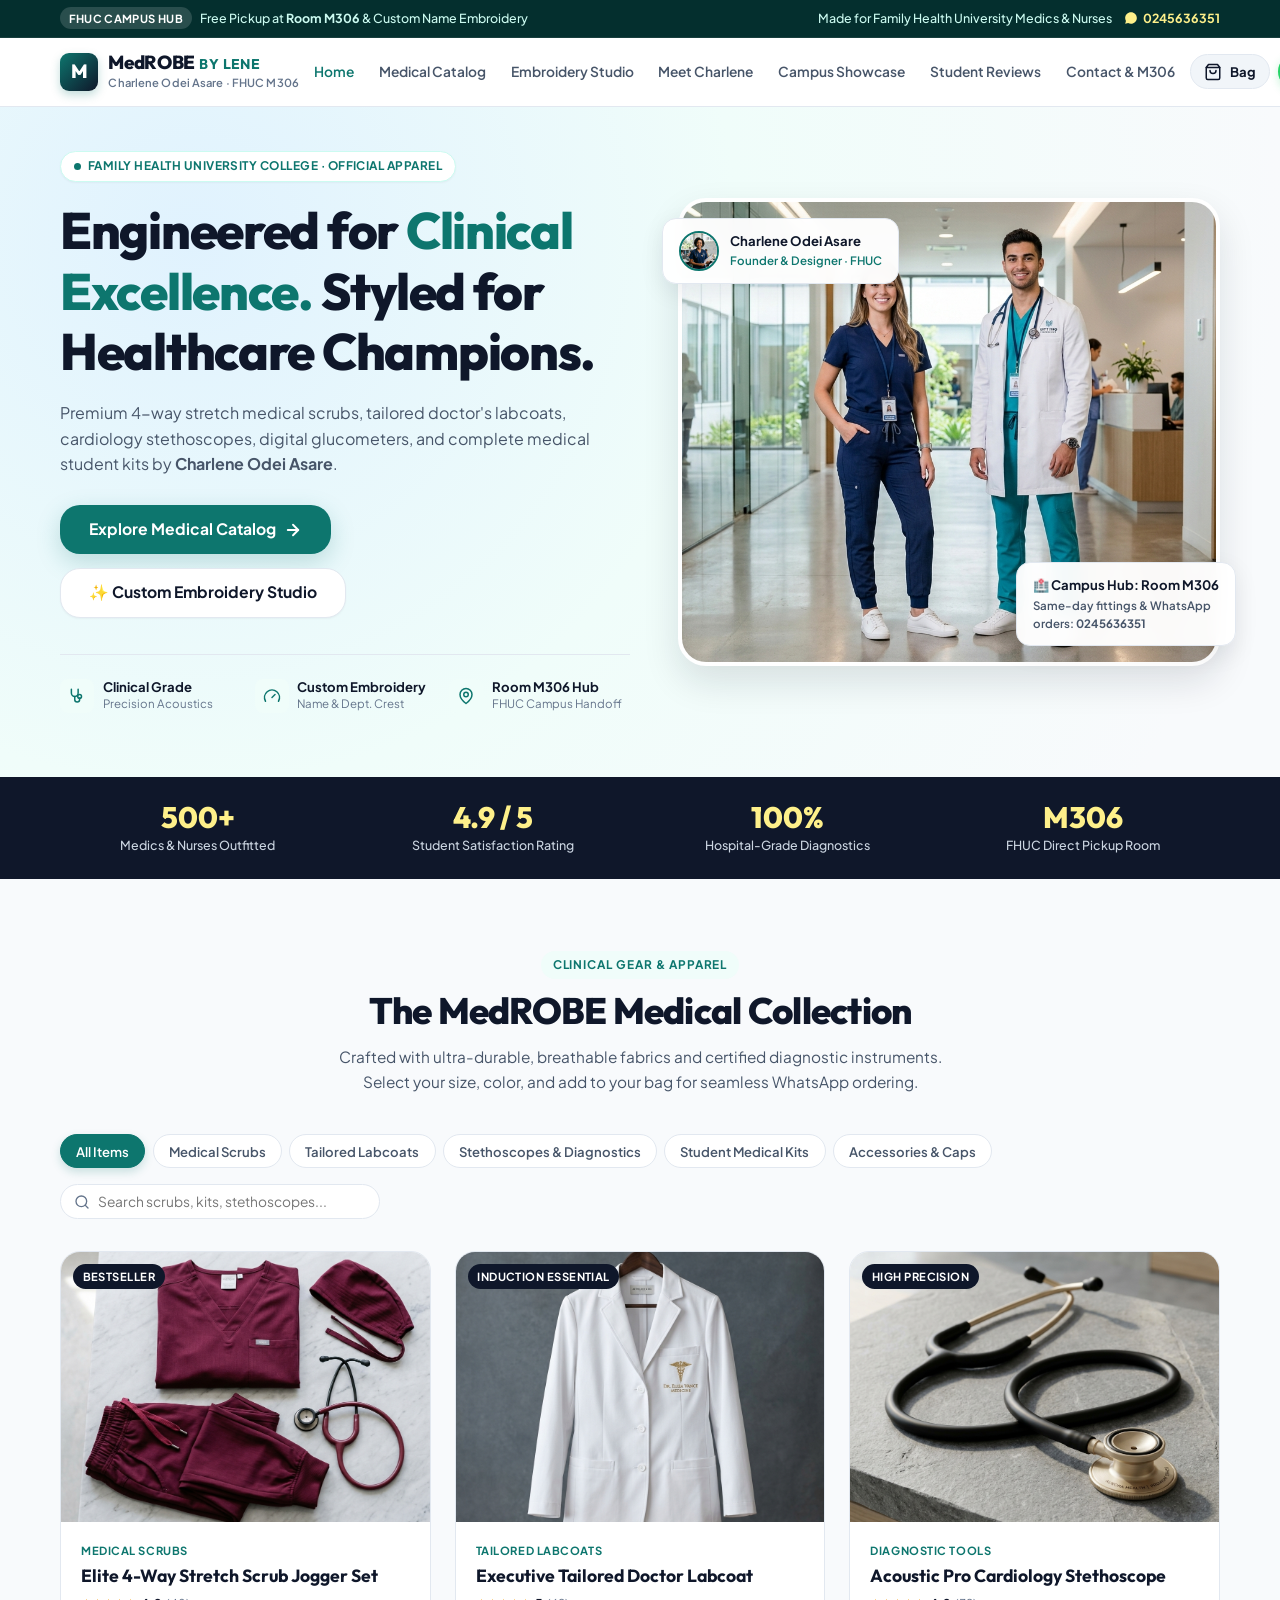
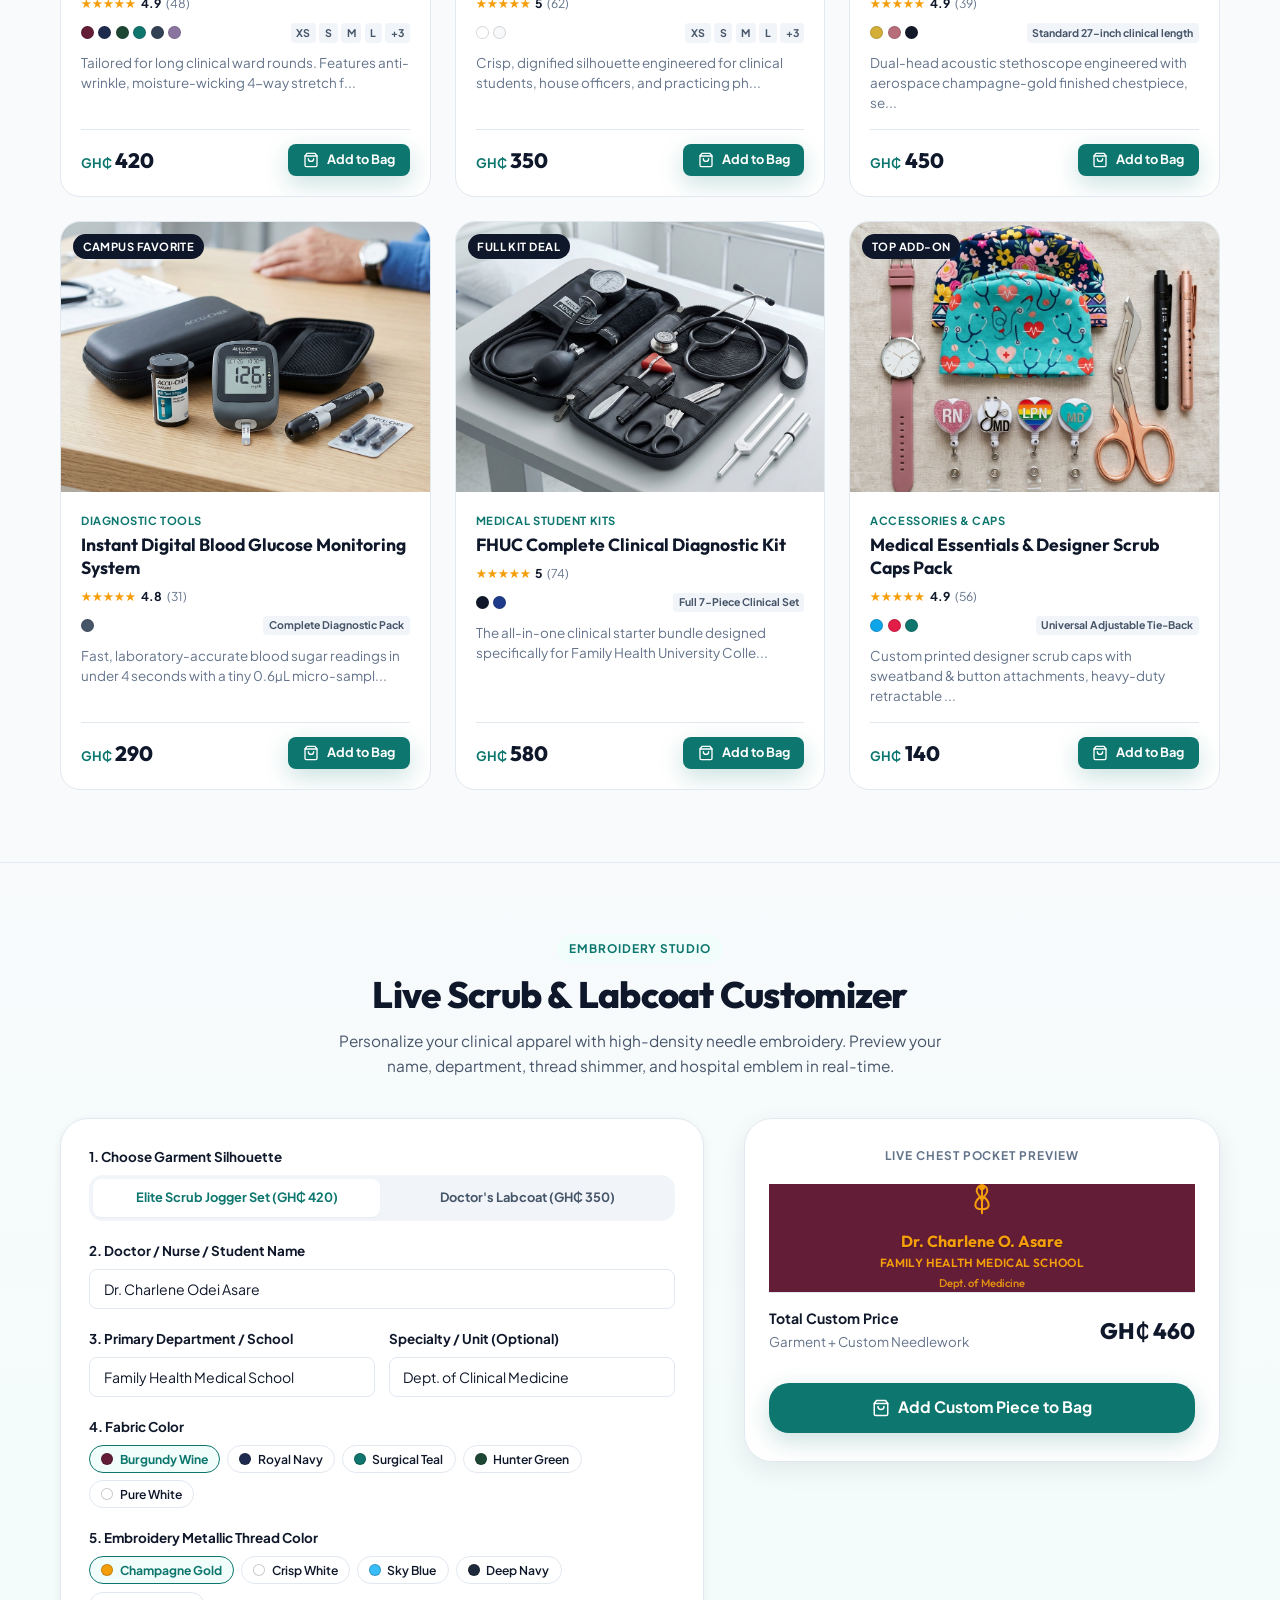
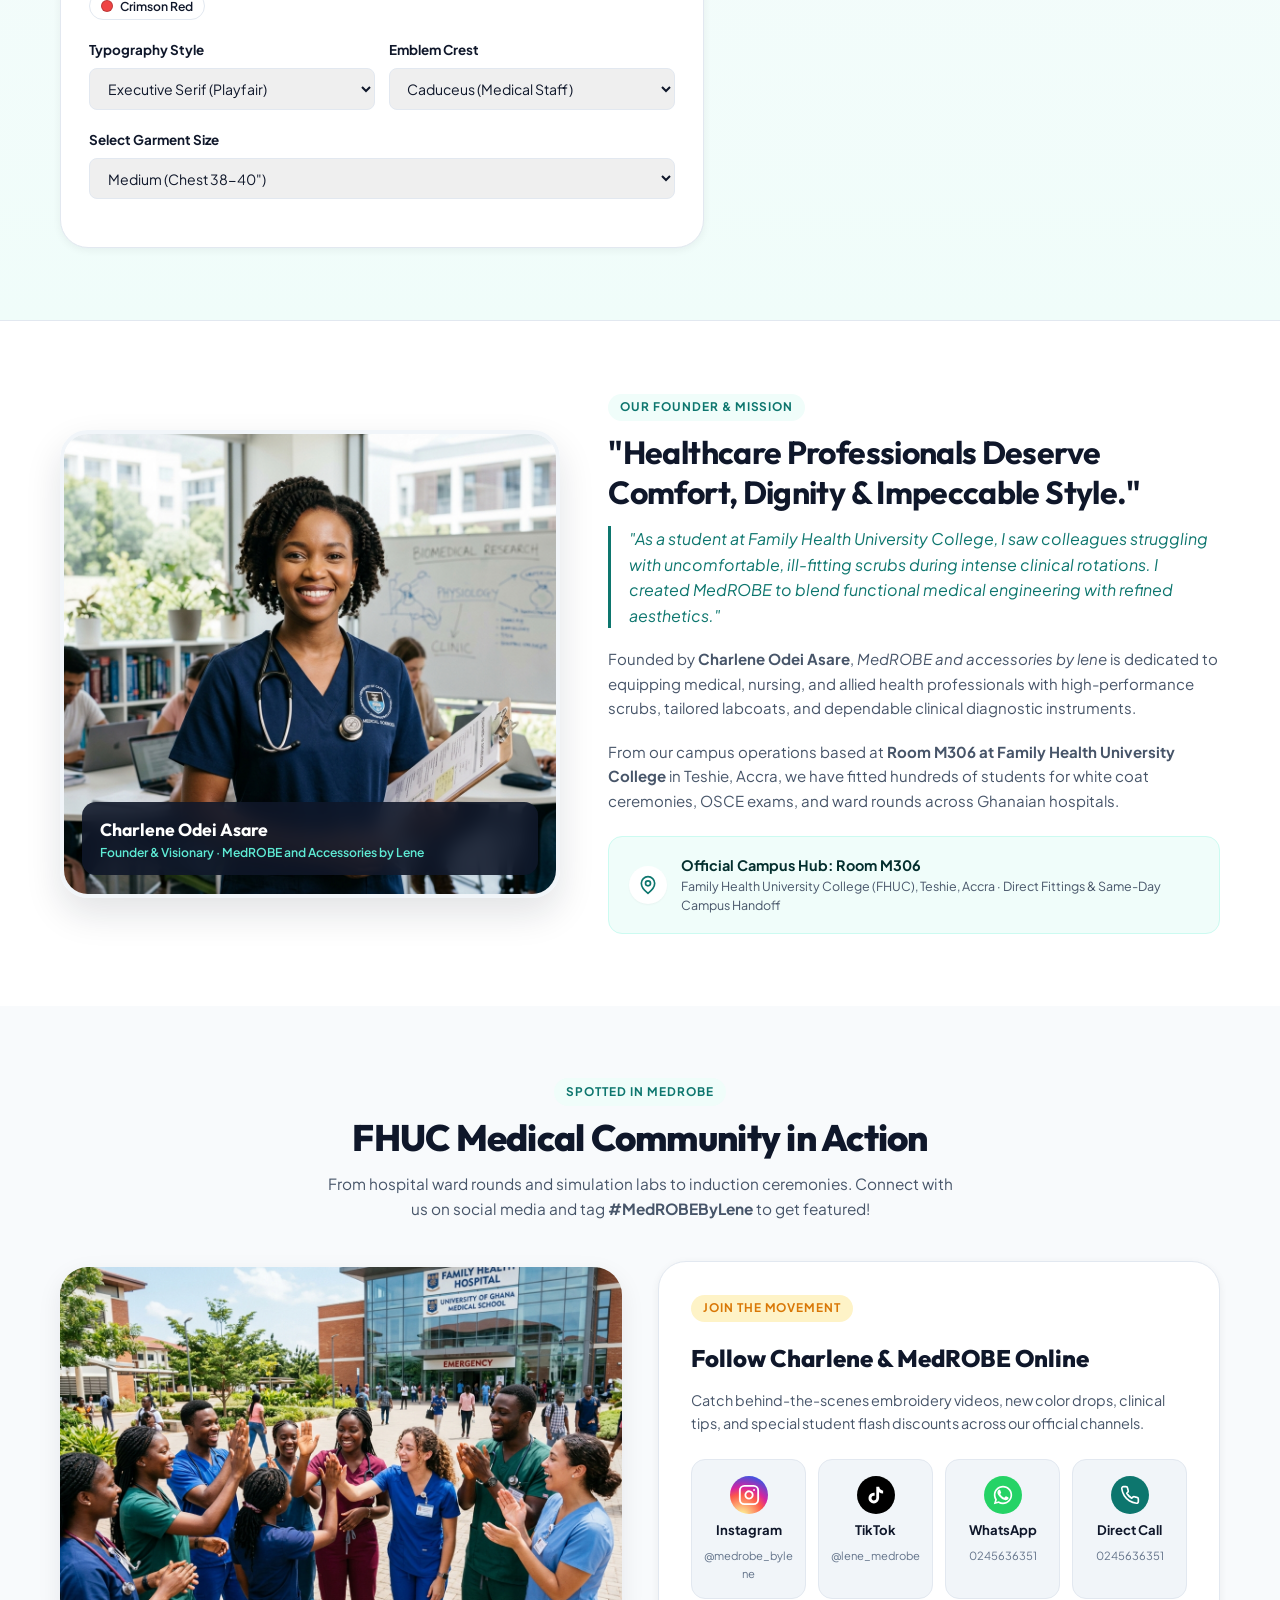
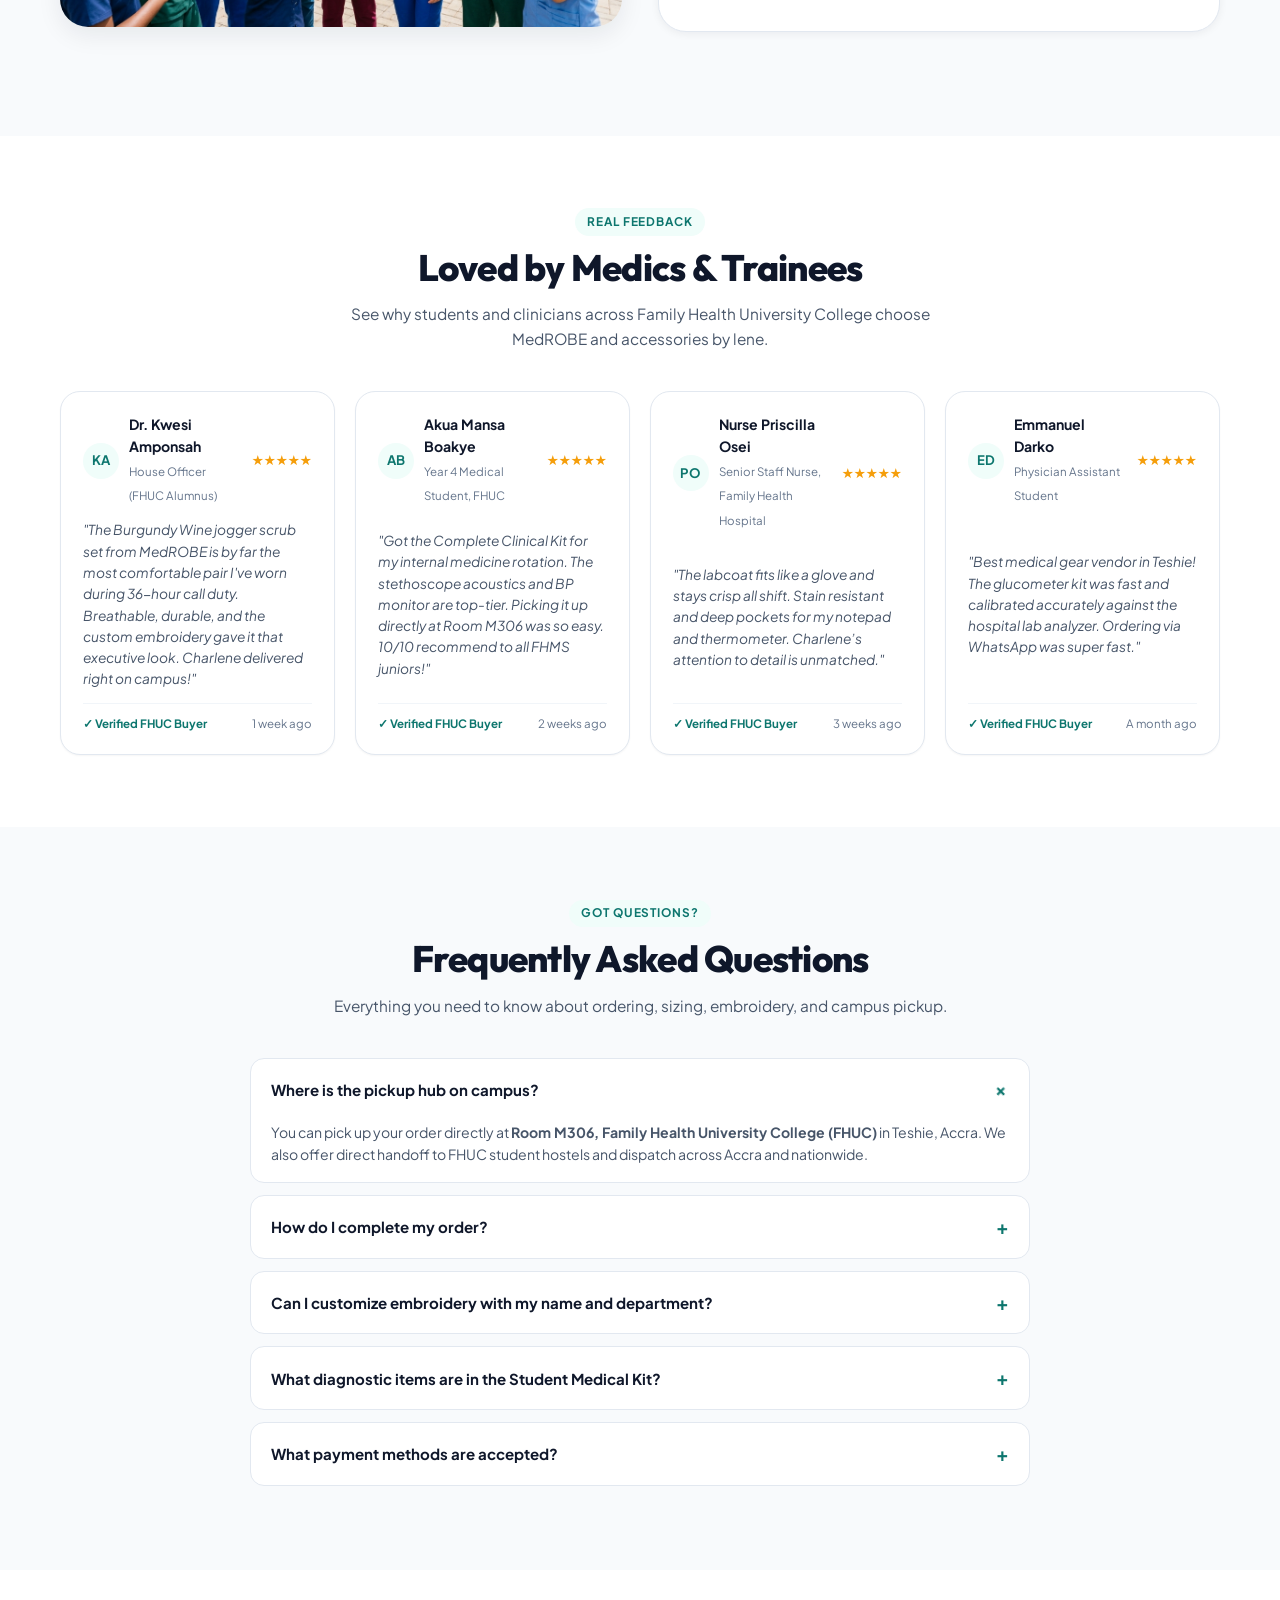
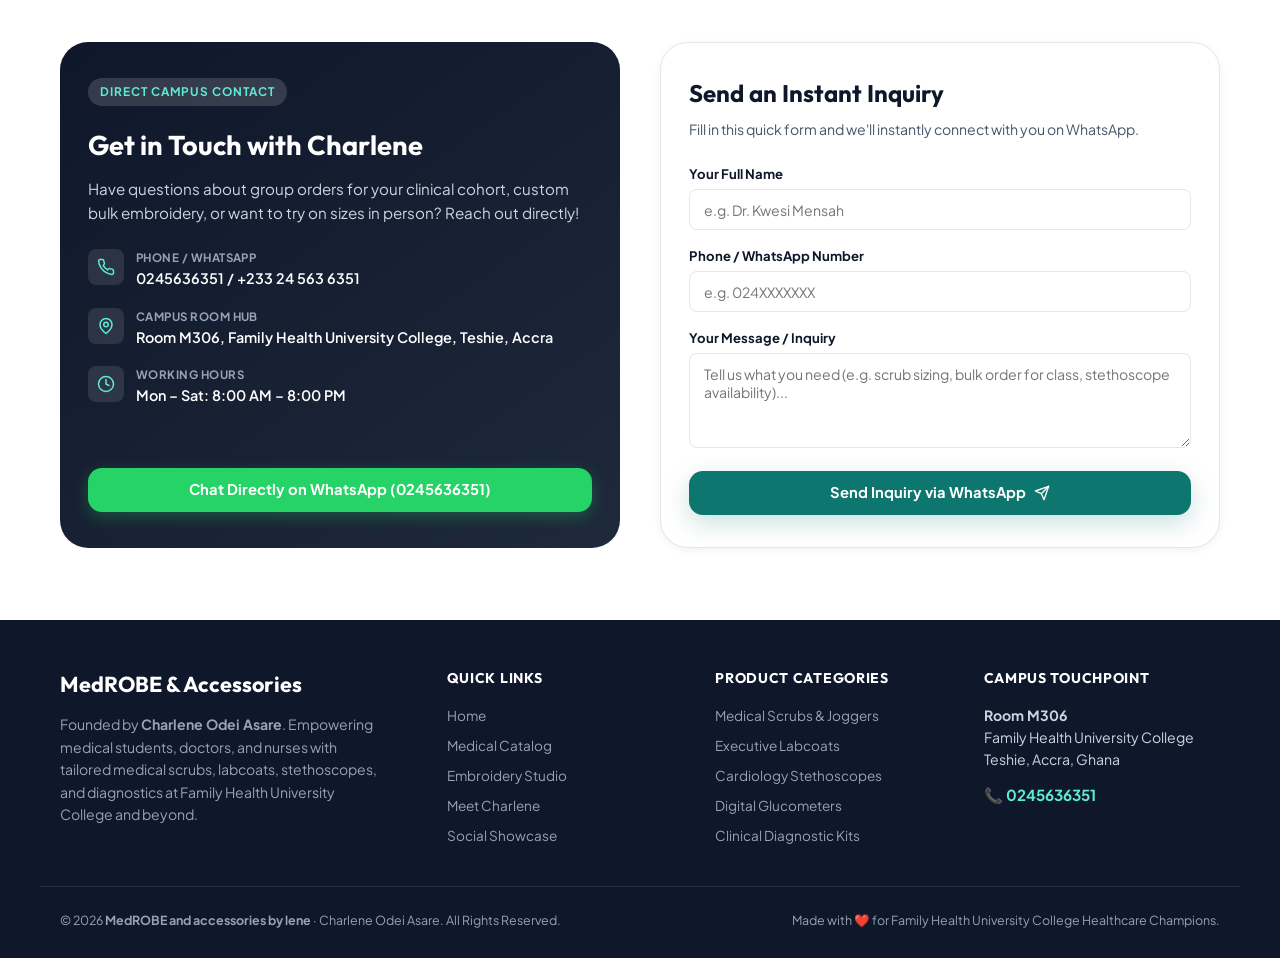
==== index.html @ 2f25b419 "Initial commit: MedROBE & Accessories by Lene official website and catalog" ====
<!DOCTYPE html>
<html lang="en">
<head>
  <meta charset="UTF-8">
  <meta name="viewport" content="width=device-width, initial-scale=1.0">
  <title>MedROBE & Accessories by Lene | Medical Scrubs, Labcoats & Diagnostics</title>
  <meta name="description" content="Official showcase for MedROBE and accessories by lene, founded by Charlene Odei Asare at Family Health University College (FHUC). Medical scrubs, tailored labcoats, stethoscopes, glucometers, and diagnostic kits. Room M306, WhatsApp: 0245636351.">
  <meta name="keywords" content="MedROBE, Charlene Odei Asare, Family Health University College, FHUC, Medical Scrubs Ghana, Labcoats Accra, Stethoscopes, Glucometer, Medical Kits, Room M306, 0245636351">
  <link rel="stylesheet" href="css/style.css">
  <link rel="icon" href="data:image/svg+xml,<svg xmlns=%22http://www.w3.org/2000/svg%22 viewBox=%220 0 100 100%22><text y=%22.9em%22 font-size=%2290%22>🩺</text></svg>">
</head>
<body>

  <!-- Top Announcement Bar -->
  <aside class="top-bar" aria-label="Campus announcement">
    <div class="container top-bar-inner">
      <div class="top-bar-left">
        <span class="campus-pill">FHUC Campus Hub</span>
        <span>Free Pickup at <strong>Room M306</strong> & Custom Name Embroidery</span>
      </div>
      <div class="top-bar-right">
        <span>Made for Family Health University Medics & Nurses</span>
        <a href="https://wa.me/233245636351" target="_blank" rel="noopener" class="top-bar-link">
          <svg width="14" height="14" viewBox="0 0 24 24" fill="currentColor"><path d="M12 2C6.48 2 2 6.48 2 12c0 1.82.49 3.53 1.34 5L2 22l5.14-1.31C8.59 21.52 10.24 22 12 22c5.52 0 10-4.48 10-10S17.52 2 12 2z"/></svg>
          <span>0245636351</span>
        </a>
      </div>
    </div>
  </aside>

  <!-- Sticky Header & Navigation -->
  <header class="header-nav">
    <div class="container header-container">
      <a href="#hero" class="brand-link" aria-label="MedROBE by Lene Home">
        <div class="logo-badge">M</div>
        <div class="logo-text-group">
          <div class="logo-title">MedROBE <span>by lene</span></div>
          <div class="logo-tagline">Charlene Odei Asare · FHUC M306</div>
        </div>
      </a>

      <nav aria-label="Main Navigation">
        <ul class="desktop-nav" id="nav-menu">
          <li><a href="#hero" class="nav-item-link active">Home</a></li>
          <li><a href="#catalog" class="nav-item-link">Medical Catalog</a></li>
          <li><a href="#customizer" class="nav-item-link">Embroidery Studio</a></li>
          <li><a href="#founder" class="nav-item-link">Meet Charlene</a></li>
          <li><a href="#community" class="nav-item-link">Campus Showcase</a></li>
          <li><a href="#reviews" class="nav-item-link">Student Reviews</a></li>
          <li><a href="#contact" class="nav-item-link">Contact & M306</a></li>
        </ul>
      </nav>

      <div class="header-actions">
        <button class="bag-btn open-cart-btn" id="open-cart-header-btn" type="button" aria-label="Open WhatsApp Bag">
          <svg width="18" height="18" viewBox="0 0 24 24" fill="none" stroke="currentColor" stroke-width="2" stroke-linecap="round" stroke-linejoin="round"><path d="M6 2 3 6v14a2 2 0 0 0 2 2h14a2 2 0 0 0 2-2V6l-3-4Z"/><path d="M3 6h18"/><path d="M16 10a4 4 0 0 1-8 0"/></svg>
          <span>Bag</span>
          <span class="bag-count cart-count-badge" style="display: none;">0</span>
        </button>

        <a href="https://wa.me/233245636351?text=Hello%20Charlene%2C%20I%20am%20interested%20in%20MedROBE%20medical%20apparel%20and%20accessories." target="_blank" rel="noopener" class="header-wa-btn" id="nav-whatsapp-cta">
          <svg width="16" height="16" viewBox="0 0 24 24" fill="currentColor"><path d="M17.472 14.382c-.301-.15-1.78-.878-2.056-.979-.275-.1-.475-.15-.675.15-.2.3-.775.979-.95 1.179-.175.2-.351.225-.651.075-.3-.15-1.266-.467-2.412-1.488-.891-.795-1.493-1.777-1.668-2.077-.175-.3-.019-.462.131-.611.136-.134.301-.35.451-.525.15-.175.2-.3.3-.5.1-.2.05-.375-.025-.525-.075-.15-.676-1.631-.925-2.23-.243-.585-.49-.505-.675-.515l-.576-.01c-.2 0-.525.075-.8.375s-1.05 1.025-1.05 2.5 1.075 2.898 1.225 3.1c.15.2 2.115 3.23 5.124 4.53.716.31 1.275.495 1.71.634.718.228 1.372.196 1.888.118.576-.086 1.78-.727 2.03-1.428.25-.7.25-1.301.175-1.428-.075-.127-.275-.202-.576-.352z"/><path d="M12 2C6.477 2 2 6.477 2 12c0 1.89.525 3.66 1.438 5.168L2 22l4.98-1.408A9.957 9.957 0 0 0 12 22c5.523 0 10-4.477 10-10S17.523 2 12 2zm0 18.2a8.17 8.17 0 0 1-4.175-1.144l-.3-.178-2.96.837.842-2.885-.195-.31A8.163 8.163 0 0 1 3.8 12c0-4.522 3.678-8.2 8.2-8.2 4.522 0 8.2 3.678 8.2 8.2 0 4.522-3.678 8.2-8.2 8.2z"/></svg>
          <span>WhatsApp 0245636351</span>
        </a>

        <button class="mobile-menu-btn" id="mobile-nav-toggle" type="button" aria-label="Toggle Navigation">
          <svg width="22" height="22" viewBox="0 0 24 24" fill="none" stroke="currentColor" stroke-width="2" stroke-linecap="round" stroke-linejoin="round"><line x1="3" y1="12" x2="21" y2="12"/><line x1="3" y1="6" x2="21" y2="6"/><line x1="3" y1="18" x2="21" y2="18"/></svg>
        </button>
      </div>
    </div>
  </header>

  <!-- Hero Section -->
  <section class="hero-wrapper" id="hero">
    <div class="container hero-grid-2col">
      <div class="hero-left-content">
        <div class="hero-meta-badge">
          <span class="pulsing-dot"></span>
          <span>Family Health University College · Official Apparel</span>
        </div>

        <h1 class="hero-main-title">
          Engineered for <span class="gradient-text">Clinical Excellence.</span> Styled for Healthcare Champions.
        </h1>

        <p class="hero-body-text">
          Premium 4-way stretch medical scrubs, tailored doctor's labcoats, cardiology stethoscopes, digital glucometers, and complete medical student kits by <strong>Charlene Odei Asare</strong>.
        </p>

        <div class="hero-actions-row">
          <a href="#catalog" class="btn btn-primary btn-lg">
            <span>Explore Medical Catalog</span>
            <svg width="18" height="18" viewBox="0 0 24 24" fill="none" stroke="currentColor" stroke-width="2.5" stroke-linecap="round" stroke-linejoin="round"><path d="M5 12h14"/><path d="m12 5 7 7-7 7"/></svg>
          </a>
          <a href="#customizer" class="btn btn-secondary btn-lg">
            <span>✨ Custom Embroidery Studio</span>
          </a>
        </div>

        <div class="hero-perks-row">
          <div class="perk-card">
            <div class="perk-icon-sq">
              <svg width="18" height="18" viewBox="0 0 24 24" fill="none" stroke="currentColor" stroke-width="2" stroke-linecap="round" stroke-linejoin="round"><path d="M4.5 3v5a4.5 4.5 0 0 0 9 0V3"/><path d="M9 12.5v4.25a3.25 3.25 0 0 0 6.5 0v-2"/><circle cx="15.5" cy="12.5" r="2.5"/></svg>
            </div>
            <div>
              <div class="perk-title">Clinical Grade</div>
              <div class="perk-sub">Precision Acoustics</div>
            </div>
          </div>

          <div class="perk-card">
            <div class="perk-icon-sq">
              <svg width="18" height="18" viewBox="0 0 24 24" fill="none" stroke="currentColor" stroke-width="2" stroke-linecap="round" stroke-linejoin="round"><path d="m12 14 4-4"/><path d="M3.34 19a10 10 0 1 1 17.32 0"/></svg>
            </div>
            <div>
              <div class="perk-title">Custom Embroidery</div>
              <div class="perk-sub">Name & Dept. Crest</div>
            </div>
          </div>

          <div class="perk-card">
            <div class="perk-icon-sq">
              <svg width="18" height="18" viewBox="0 0 24 24" fill="none" stroke="currentColor" stroke-width="2" stroke-linecap="round" stroke-linejoin="round"><path d="M20 10c0 6-8 12-8 12s-8-6-8-12a8 8 0 0 1 16 0Z"/><circle cx="12" cy="10" r="3"/></svg>
            </div>
            <div>
              <div class="perk-title">Room M306 Hub</div>
              <div class="perk-sub">FHUC Campus Handoff</div>
            </div>
          </div>
        </div>
      </div>

      <div class="hero-media-wrapper">
        <div class="hero-visual-card">
          <img src="assets/images/hero.jpg" alt="MedROBE Medical Scrubs and Labcoats by Charlene Odei Asare">
        </div>

        <div class="floating-pill pill-founder">
          <img src="assets/images/founder.jpg" alt="Charlene Odei Asare">
          <div>
            <div class="pill-title">Charlene Odei Asare</div>
            <div class="pill-sub">Founder & Designer · FHUC</div>
          </div>
        </div>

        <div class="floating-pill pill-campus">
          <div class="pill-title">🏥 Campus Hub: Room M306</div>
          <div class="pill-sub" style="color: var(--text-muted); margin-top: 2px;">
            Same-day fittings & WhatsApp orders: <strong>0245636351</strong>
          </div>
        </div>
      </div>
    </div>
  </section>

  <!-- Trust Stats Strip -->
  <section class="stats-strip">
    <div class="container stats-grid">
      <div>
        <div class="stat-cell-num">500+</div>
        <div class="stat-cell-label">Medics & Nurses Outfitted</div>
      </div>
      <div>
        <div class="stat-cell-num">4.9 / 5</div>
        <div class="stat-cell-label">Student Satisfaction Rating</div>
      </div>
      <div>
        <div class="stat-cell-num">100%</div>
        <div class="stat-cell-label">Hospital-Grade Diagnostics</div>
      </div>
      <div>
        <div class="stat-cell-num">M306</div>
        <div class="stat-cell-label">FHUC Direct Pickup Room</div>
      </div>
    </div>
  </section>

  <!-- Product Catalog Section -->
  <section class="section" id="catalog">
    <div class="container">
      <div class="section-head">
        <span class="section-eyebrow">Clinical Gear & Apparel</span>
        <h2 class="section-heading">The MedROBE Medical Collection</h2>
        <p class="section-desc">
          Crafted with ultra-durable, breathable fabrics and certified diagnostic instruments. Select your size, color, and add to your bag for seamless WhatsApp ordering.
        </p>
      </div>

      <div class="catalog-controls">
        <div class="filter-pill-group" role="tablist">
          <button class="filter-pill-btn active" data-category="all" type="button">All Items</button>
          <button class="filter-pill-btn" data-category="scrubs" type="button">Medical Scrubs</button>
          <button class="filter-pill-btn" data-category="labcoats" type="button">Tailored Labcoats</button>
          <button class="filter-pill-btn" data-category="diagnostics" type="button">Stethoscopes & Diagnostics</button>
          <button class="filter-pill-btn" data-category="kits" type="button">Student Medical Kits</button>
          <button class="filter-pill-btn" data-category="accessories" type="button">Accessories & Caps</button>
        </div>

        <div class="search-field-wrap">
          <svg class="search-icon-svg" width="16" height="16" viewBox="0 0 24 24" fill="none" stroke="currentColor" stroke-width="2" stroke-linecap="round" stroke-linejoin="round"><circle cx="11" cy="11" r="8"/><path d="m21 21-4.3-4.3"/></svg>
          <input type="text" id="catalog-search-input" class="catalog-search-input" placeholder="Search scrubs, kits, stethoscopes...">
        </div>
      </div>

      <!-- Products Grid -->
      <div class="products-grid-3col" id="products-grid">
        <!-- Rendered dynamically by app.js -->
      </div>
    </div>
  </section>

  <!-- Live Scrub & Labcoat Embroidery Studio -->
  <section class="section customizer-section-wrap" id="customizer">
    <div class="container">
      <div class="section-head">
        <span class="section-eyebrow">Embroidery Studio</span>
        <h2 class="section-heading">Live Scrub & Labcoat Customizer</h2>
        <p class="section-desc">
          Personalize your clinical apparel with high-density needle embroidery. Preview your name, department, thread shimmer, and hospital emblem in real-time.
        </p>
      </div>

      <div class="customizer-split-grid">
        <!-- Form Controls -->
        <div class="customizer-card">
          <div class="control-block">
            <label class="control-label">1. Choose Garment Silhouette</label>
            <div class="pill-toggle-switch">
              <input type="radio" id="type-scrub" name="apparel-type" value="scrub" checked>
              <label for="type-scrub">Elite Scrub Jogger Set (GH₵ 420)</label>
              
              <input type="radio" id="type-labcoat" name="apparel-type" value="labcoat">
              <label for="type-labcoat">Doctor's Labcoat (GH₵ 350)</label>
            </div>
          </div>

          <div class="control-block">
            <label class="control-label" for="custom-name">2. Doctor / Nurse / Student Name</label>
            <input type="text" id="custom-name" class="custom-text-input" placeholder="e.g. Dr. Charlene Odei Asare" value="Dr. Charlene Odei Asare" maxlength="32">
          </div>

          <div class="grid-2col-compact">
            <div class="control-block">
              <label class="control-label" for="custom-dept">3. Primary Department / School</label>
              <input type="text" id="custom-dept" class="custom-text-input" placeholder="e.g. Family Health Medical School" value="Family Health Medical School" maxlength="36">
            </div>

            <div class="control-block">
              <label class="control-label" for="custom-subdept">Specialty / Unit (Optional)</label>
              <input type="text" id="custom-subdept" class="custom-text-input" placeholder="e.g. Dept. of Clinical Medicine" value="Dept. of Clinical Medicine" maxlength="30">
            </div>
          </div>

          <div class="control-block">
            <label class="control-label">4. Fabric Color</label>
            <div class="color-swatch-picker">
              <button type="button" class="swatch-btn fabric-color-btn active" data-hex="#631d36" data-name="Burgundy Wine">
                <span class="swatch-circle" style="background-color: #631d36;"></span> Burgundy Wine
              </button>
              <button type="button" class="swatch-btn fabric-color-btn" data-hex="#1e2b4f" data-name="Royal Navy">
                <span class="swatch-circle" style="background-color: #1e2b4f;"></span> Royal Navy
              </button>
              <button type="button" class="swatch-btn fabric-color-btn" data-hex="#0f766e" data-name="Surgical Teal">
                <span class="swatch-circle" style="background-color: #0f766e;"></span> Surgical Teal
              </button>
              <button type="button" class="swatch-btn fabric-color-btn" data-hex="#1d4734" data-name="Hunter Green">
                <span class="swatch-circle" style="background-color: #1d4734;"></span> Hunter Green
              </button>
              <button type="button" class="swatch-btn fabric-color-btn" data-hex="#ffffff" data-name="Pure White">
                <span class="swatch-circle" style="background-color: #ffffff;"></span> Pure White
              </button>
            </div>
          </div>

          <div class="control-block">
            <label class="control-label">5. Embroidery Metallic Thread Color</label>
            <div class="color-swatch-picker">
              <button type="button" class="swatch-btn thread-color-btn active" data-hex="#f59e0b" data-name="Champagne Gold">
                <span class="swatch-circle" style="background-color: #f59e0b;"></span> Champagne Gold
              </button>
              <button type="button" class="swatch-btn thread-color-btn" data-hex="#ffffff" data-name="Crisp White">
                <span class="swatch-circle" style="background-color: #ffffff;"></span> Crisp White
              </button>
              <button type="button" class="swatch-btn thread-color-btn" data-hex="#38bdf8" data-name="Sky Blue">
                <span class="swatch-circle" style="background-color: #38bdf8;"></span> Sky Blue
              </button>
              <button type="button" class="swatch-btn thread-color-btn" data-hex="#1e293b" data-name="Deep Navy">
                <span class="swatch-circle" style="background-color: #1e293b;"></span> Deep Navy
              </button>
              <button type="button" class="swatch-btn thread-color-btn" data-hex="#ef4444" data-name="Crimson Red">
                <span class="swatch-circle" style="background-color: #ef4444;"></span> Crimson Red
              </button>
            </div>
          </div>

          <div class="grid-2col-compact">
            <div class="control-block">
              <label class="control-label" for="custom-font">Typography Style</label>
              <select id="custom-font" class="custom-text-input">
                <option value="serif">Executive Serif (Playfair)</option>
                <option value="sans">Modern Clean (Jakarta)</option>
                <option value="script">Couture Script (Signature)</option>
              </select>
            </div>

            <div class="control-block">
              <label class="control-label" for="custom-icon">Emblem Crest</label>
              <select id="custom-icon" class="custom-text-input">
                <option value="caduceus">Caduceus (Medical Staff)</option>
                <option value="heartbeat">Cardio Heartbeat Pulse</option>
                <option value="stethoscope">Acoustic Stethoscope</option>
                <option value="fhuc">FHUC Academic Shield</option>
                <option value="none">Text Only (No Crest)</option>
              </select>
            </div>
          </div>

          <div class="control-block">
            <label class="control-label" for="custom-size">Select Garment Size</label>
            <select id="custom-size" class="custom-text-input">
              <option value="XS">XS (Chest 32-34")</option>
              <option value="S">Small (Chest 35-37")</option>
              <option value="M" selected>Medium (Chest 38-40")</option>
              <option value="L">Large (Chest 41-43")</option>
              <option value="XL">XL (Chest 44-46")</option>
              <option value="2XL">2XL (Chest 47-49")</option>
              <option value="3XL">3XL (Chest 50-53")</option>
            </select>
          </div>
        </div>

        <!-- Live Visualizer Mock Pocket -->
        <div class="sticky-preview-box">
          <div class="pocket-canvas-card">
            <div class="canvas-header-tag">Live Chest Pocket Preview</div>
            
            <div class="realistic-scrub-pocket" id="embroidery-preview-pocket">
              <div class="pocket-inner-stitch"></div>
              
              <div class="preview-crest-svg" id="preview-icon-wrapper">
                <!-- SVG Crest Loaded Dynamically -->
              </div>
              <div class="preview-name-text font-serif" id="preview-text-name">
                Dr. Charlene Odei Asare
              </div>
              <div class="preview-dept-text font-serif" id="preview-text-dept">
                Family Health Medical School
              </div>
              <div class="preview-subdept-text font-serif" id="preview-text-subdept">
                Dept. of Clinical Medicine
              </div>
            </div>

            <div class="calc-price-row">
              <div style="text-align: left;">
                <div style="font-weight: 700; font-size: 0.88rem; color: var(--secondary);">Total Custom Price</div>
                <small style="color: var(--text-subtle);">Garment + Custom Needlework</small>
              </div>
              <div class="calc-price-tag" id="customizer-price-val">GH₵ 460</div>
            </div>

            <button class="btn btn-primary btn-lg btn-block" id="add-custom-to-cart-btn" type="button">
              <svg width="18" height="18" viewBox="0 0 24 24" fill="none" stroke="currentColor" stroke-width="2" stroke-linecap="round" stroke-linejoin="round"><path d="M6 2 3 6v14a2 2 0 0 0 2 2h14a2 2 0 0 0 2-2V6l-3-4Z"/><path d="M3 6h18"/><path d="M16 10a4 4 0 0 1-8 0"/></svg>
              <span>Add Custom Piece to Bag</span>
            </button>
          </div>
        </div>
      </div>
    </div>
  </section>

  <!-- Founder & Campus Story -->
  <section class="section founder-story-wrap" id="founder">
    <div class="container founder-split-2col">
      <div class="founder-visual-frame">
        <img src="assets/images/founder.jpg" alt="Charlene Odei Asare - Founder of MedROBE and Accessories by Lene">
        <div class="founder-overlay-badge">
          <div class="overlay-founder-name">Charlene Odei Asare</div>
          <div class="overlay-founder-sub">Founder & Visionary · MedROBE and Accessories by Lene</div>
        </div>
      </div>

      <div class="founder-story-block">
        <span class="section-eyebrow">Our Founder & Mission</span>
        <h3>"Healthcare Professionals Deserve Comfort, Dignity & Impeccable Style."</h3>
        
        <p class="quote-highlight">
          "As a student at Family Health University College, I saw colleagues struggling with uncomfortable, ill-fitting scrubs during intense clinical rotations. I created MedROBE to blend functional medical engineering with refined aesthetics."
        </p>

        <p class="story-para">
          Founded by <strong>Charlene Odei Asare</strong>, <em>MedROBE and accessories by lene</em> is dedicated to equipping medical, nursing, and allied health professionals with high-performance scrubs, tailored labcoats, and dependable clinical diagnostic instruments.
        </p>
        <p class="story-para">
          From our campus operations based at <strong>Room M306 at Family Health University College</strong> in Teshie, Accra, we have fitted hundreds of students for white coat ceremonies, OSCE exams, and ward rounds across Ghanaian hospitals.
        </p>

        <div class="campus-location-card">
          <div class="location-icon-bubble">
            <svg width="20" height="20" viewBox="0 0 24 24" fill="none" stroke="currentColor" stroke-width="2" stroke-linecap="round" stroke-linejoin="round"><path d="M20 10c0 6-8 12-8 12s-8-6-8-12a8 8 0 0 1 16 0Z"/><circle cx="12" cy="10" r="3"/></svg>
          </div>
          <div>
            <div class="loc-title">Official Campus Hub: Room M306</div>
            <div class="loc-desc">Family Health University College (FHUC), Teshie, Accra · Direct Fittings & Same-Day Campus Handoff</div>
          </div>
        </div>
      </div>
    </div>
  </section>

  <!-- Community & Social Showcase -->
  <section class="section" id="community">
    <div class="container">
      <div class="section-head">
        <span class="section-eyebrow">Spotted in MedROBE</span>
        <h2 class="section-heading">FHUC Medical Community in Action</h2>
        <p class="section-desc">
          From hospital ward rounds and simulation labs to induction ceremonies. Connect with us on social media and tag <strong>#MedROBEByLene</strong> to get featured!
        </p>
      </div>

      <div class="community-grid-2col">
        <div class="community-photo-card">
          <img src="assets/images/community.jpg" alt="Family Health University College Medical Students wearing MedROBE scrubs">
        </div>

        <div class="social-hub-box">
          <span class="section-eyebrow" style="background: var(--accent-gold-light); color: var(--accent-gold);">Join the Movement</span>
          <h3 class="social-hub-title">Follow Charlene & MedROBE Online</h3>
          <p class="social-hub-text">
            Catch behind-the-scenes embroidery videos, new color drops, clinical tips, and special student flash discounts across our official channels.
          </p>

          <div class="social-cards-grid">
            <a href="https://instagram.com" target="_blank" rel="noopener" class="social-pill-card">
              <div class="social-icon-wrapper icon-ig">
                <svg width="22" height="22" viewBox="0 0 24 24" fill="none" stroke="currentColor" stroke-width="2" stroke-linecap="round" stroke-linejoin="round"><rect width="20" height="20" x="2" y="2" rx="5" ry="5"/><path d="M16 11.37A4 4 0 1 1 12.63 8 4 4 0 0 1 16 11.37z"/><line x1="17.5" x2="17.51" y1="6.5" y2="6.5"/></svg>
              </div>
              <div class="social-platform-title">Instagram</div>
              <div class="social-handle-sub">@medrobe_bylene</div>
            </a>

            <a href="https://tiktok.com" target="_blank" rel="noopener" class="social-pill-card">
              <div class="social-icon-wrapper icon-tt">
                <svg width="20" height="20" viewBox="0 0 24 24" fill="currentColor"><path d="M19.59 6.69a4.83 4.83 0 0 1-3.77-4.25V2h-3.45v13.67a2.89 2.89 0 0 1-5.2 1.74 2.89 2.89 0 0 1 2.31-4.64c.298-.002.595.042.88.13V9.4a6.33 6.33 0 0 0-1-.08A6.34 6.34 0 0 0 3 15.66a6.34 6.34 0 0 0 10.82 4.48 6.3 6.3 0 0 0 1.87-4.47V8.62a8.27 8.27 0 0 0 4.85 1.54V6.71a4.82 4.82 0 0 1-.95-.02z"/></svg>
              </div>
              <div class="social-platform-title">TikTok</div>
              <div class="social-handle-sub">@lene_medrobe</div>
            </a>

            <a href="https://wa.me/233245636351" target="_blank" rel="noopener" class="social-pill-card">
              <div class="social-icon-wrapper icon-wa">
                <svg width="22" height="22" viewBox="0 0 24 24" fill="currentColor"><path d="M17.472 14.382c-.301-.15-1.78-.878-2.056-.979-.275-.1-.475-.15-.675.15-.2.3-.775.979-.95 1.179-.175.2-.351.225-.651.075-.3-.15-1.266-.467-2.412-1.488-.891-.795-1.493-1.777-1.668-2.077-.175-.3-.019-.462.131-.611.136-.134.301-.35.451-.525.15-.175.2-.3.3-.5.1-.2.05-.375-.025-.525-.075-.15-.676-1.631-.925-2.23-.243-.585-.49-.505-.675-.515l-.576-.01c-.2 0-.525.075-.8.375s-1.05 1.025-1.05 2.5 1.075 2.898 1.225 3.1c.15.2 2.115 3.23 5.124 4.53.716.31 1.275.495 1.71.634.718.228 1.372.196 1.888.118.576-.086 1.78-.727 2.03-1.428.25-.7.25-1.301.175-1.428-.075-.127-.275-.202-.576-.352z"/><path d="M12 2C6.477 2 2 6.477 2 12c0 1.89.525 3.66 1.438 5.168L2 22l4.98-1.408A9.957 9.957 0 0 0 12 22c5.523 0 10-4.477 10-10S17.523 2 12 2zm0 18.2a8.17 8.17 0 0 1-4.175-1.144l-.3-.178-2.96.837.842-2.885-.195-.31A8.163 8.163 0 0 1 3.8 12c0-4.522 3.678-8.2 8.2-8.2 4.522 0 8.2 3.678 8.2 8.2 0 4.522-3.678 8.2-8.2 8.2z"/></svg>
              </div>
              <div class="social-platform-title">WhatsApp</div>
              <div class="social-handle-sub">0245636351</div>
            </a>

            <a href="tel:0245636351" class="social-pill-card">
              <div class="social-icon-wrapper icon-call">
                <svg width="20" height="20" viewBox="0 0 24 24" fill="none" stroke="currentColor" stroke-width="2" stroke-linecap="round" stroke-linejoin="round"><path d="M22 16.92v3a2 2 0 0 1-2.18 2 19.79 19.79 0 0 1-8.63-3.07 19.5 19.5 0 0 1-6-6 19.79 19.79 0 0 1-3.07-8.67A2 2 0 0 1 4.11 2h3a2 2 0 0 1 2 1.72 12.84 12.84 0 0 0 .7 2.81 2 2 0 0 1-.45 2.11L8.09 9.91a16 16 0 0 0 6 6l1.27-1.27a2 2 0 0 1 2.11-.45 12.84 12.84 0 0 0 2.81.7A2 2 0 0 1 22 16.92z"/></svg>
              </div>
              <div class="social-platform-title">Direct Call</div>
              <div class="social-handle-sub">0245636351</div>
            </a>
          </div>
        </div>
      </div>
    </div>
  </section>

  <!-- Testimonials & Reviews -->
  <section class="section" id="reviews" style="background: #ffffff;">
    <div class="container">
      <div class="section-head">
        <span class="section-eyebrow">Real Feedback</span>
        <h2 class="section-heading">Loved by Medics & Trainees</h2>
        <p class="section-desc">
          See why students and clinicians across Family Health University College choose MedROBE and accessories by lene.
        </p>
      </div>

      <div class="reviews-grid-wrap" id="reviews-grid">
        <!-- Dynamically rendered -->
      </div>
    </div>
  </section>

  <!-- FAQ Section -->
  <section class="section" id="faq">
    <div class="container">
      <div class="section-head">
        <span class="section-eyebrow">Got Questions?</span>
        <h2 class="section-heading">Frequently Asked Questions</h2>
        <p class="section-desc">Everything you need to know about ordering, sizing, embroidery, and campus pickup.</p>
      </div>

      <div class="faq-container-narrow">
        <div class="faq-panel active">
          <div class="faq-trigger">
            <span>Where is the pickup hub on campus?</span>
            <span class="faq-plus-icon">+</span>
          </div>
          <div class="faq-body-content">
            You can pick up your order directly at <strong>Room M306, Family Health University College (FHUC)</strong> in Teshie, Accra. We also offer direct handoff to FHUC student hostels and dispatch across Accra and nationwide.
          </div>
        </div>

        <div class="faq-panel">
          <div class="faq-trigger">
            <span>How do I complete my order?</span>
            <span class="faq-plus-icon">+</span>
          </div>
          <div class="faq-body-content">
            Simply add your desired scrubs, labcoats, stethoscopes, or kits to the online bag, and click <strong>"Send Order via WhatsApp"</strong>. This generates a structured order message sent directly to Charlene at <strong>0245636351</strong> for instant confirmation.
          </div>
        </div>

        <div class="faq-panel">
          <div class="faq-trigger">
            <span>Can I customize embroidery with my name and department?</span>
            <span class="faq-plus-icon">+</span>
          </div>
          <div class="faq-body-content">
            Yes! Our interactive Embroidery Studio lets you enter your exact title, name, and department (e.g. <em>Dr. Charlene Odei Asare / Family Health Medical School</em>) in gold, white, or navy thread with high precision needle stitching.
          </div>
        </div>

        <div class="faq-panel">
          <div class="faq-trigger">
            <span>What diagnostic items are in the Student Medical Kit?</span>
            <span class="faq-plus-icon">+</span>
          </div>
          <div class="faq-body-content">
            The Complete Diagnostic Kit includes a calibrated aneroid blood pressure sphygmomanometer cuff, dual-head acoustic stethoscope, Taylor percussion reflex hammer, C128 neurological tuning fork, LED diagnostic pupil penlight, trauma shears, and padded zippered carry organizer.
          </div>
        </div>

        <div class="faq-panel">
          <div class="faq-trigger">
            <span>What payment methods are accepted?</span>
            <span class="faq-plus-icon">+</span>
          </div>
          <div class="faq-body-content">
            We accept MTN Mobile Money (MoMo), Telecel Cash, Bank Transfer, and Cash on Campus Pickup at Room M306.
          </div>
        </div>
      </div>
    </div>
  </section>

  <!-- Contact & Direct Inquiry -->
  <section class="section" id="contact" style="background: #ffffff;">
    <div class="container contact-grid-2col">
      <div class="contact-dark-card">
        <div>
          <span class="section-eyebrow" style="background: rgba(255,255,255,0.15); color: #5eead4;">Direct Campus Contact</span>
          <h3 style="color: #ffffff; margin-top: 0.5rem;">Get in Touch with Charlene</h3>
          <p style="color: #cbd5e1; font-size: 0.95rem; line-height: 1.6;">
            Have questions about group orders for your clinical cohort, custom bulk embroidery, or want to try on sizes in person? Reach out directly!
          </p>

          <div class="contact-entries-stack">
            <div class="contact-entry-row">
              <div class="contact-icon-sq">
                <svg width="18" height="18" viewBox="0 0 24 24" fill="none" stroke="currentColor" stroke-width="2" stroke-linecap="round" stroke-linejoin="round"><path d="M22 16.92v3a2 2 0 0 1-2.18 2 19.79 19.79 0 0 1-8.63-3.07 19.5 19.5 0 0 1-6-6 19.79 19.79 0 0 1-3.07-8.67A2 2 0 0 1 4.11 2h3a2 2 0 0 1 2 1.72 12.84 12.84 0 0 0 .7 2.81 2 2 0 0 1-.45 2.11L8.09 9.91a16 16 0 0 0 6 6l1.27-1.27a2 2 0 0 1 2.11-.45 12.84 12.84 0 0 0 2.81.7A2 2 0 0 1 22 16.92z"/></svg>
              </div>
              <div>
                <div class="contact-entry-label">Phone / WhatsApp</div>
                <div class="contact-entry-val"><a href="tel:0245636351">0245636351</a> / <a href="https://wa.me/233245636351" target="_blank" rel="noopener">+233 24 563 6351</a></div>
              </div>
            </div>

            <div class="contact-entry-row">
              <div class="contact-icon-sq">
                <svg width="18" height="18" viewBox="0 0 24 24" fill="none" stroke="currentColor" stroke-width="2" stroke-linecap="round" stroke-linejoin="round"><path d="M20 10c0 6-8 12-8 12s-8-6-8-12a8 8 0 0 1 16 0Z"/><circle cx="12" cy="10" r="3"/></svg>
              </div>
              <div>
                <div class="contact-entry-label">Campus Room Hub</div>
                <div class="contact-entry-val">Room M306, Family Health University College, Teshie, Accra</div>
              </div>
            </div>

            <div class="contact-entry-row">
              <div class="contact-icon-sq">
                <svg width="18" height="18" viewBox="0 0 24 24" fill="none" stroke="currentColor" stroke-width="2" stroke-linecap="round" stroke-linejoin="round"><circle cx="12" cy="12" r="10"/><polyline points="12 6 12 12 16 14"/></svg>
              </div>
              <div>
                <div class="contact-entry-label">Working Hours</div>
                <div class="contact-entry-val">Mon – Sat: 8:00 AM – 8:00 PM</div>
              </div>
            </div>
          </div>
        </div>

        <a href="https://wa.me/233245636351?text=Hello%20Charlene%2C%20I%20have%20an%20inquiry%20regarding%20MedROBE." target="_blank" rel="noopener" class="btn btn-whatsapp btn-block">
          <span>Chat Directly on WhatsApp (0245636351)</span>
        </a>
      </div>

      <div class="contact-form-panel">
        <h3 style="font-family: var(--font-heading); font-size: 1.5rem; color: var(--secondary); margin-bottom: 0.4rem;">
          Send an Instant Inquiry
        </h3>
        <p style="color: var(--text-muted); font-size: 0.88rem; margin-bottom: 1.5rem;">
          Fill in this quick form and we'll instantly connect with you on WhatsApp.
        </p>

        <form id="direct-contact-form">
          <div class="input-field-group">
            <label class="field-label" for="contact-name">Your Full Name</label>
            <input type="text" id="contact-name" class="field-input" placeholder="e.g. Dr. Kwesi Mensah" required>
          </div>

          <div class="input-field-group">
            <label class="field-label" for="contact-phone">Phone / WhatsApp Number</label>
            <input type="tel" id="contact-phone" class="field-input" placeholder="e.g. 024XXXXXXX" required>
          </div>

          <div class="input-field-group">
            <label class="field-label" for="contact-message">Your Message / Inquiry</label>
            <textarea id="contact-message" class="field-input" rows="4" placeholder="Tell us what you need (e.g. scrub sizing, bulk order for class, stethoscope availability)..." required></textarea>
          </div>

          <button type="submit" class="btn btn-primary btn-block">
            <span>Send Inquiry via WhatsApp</span>
            <svg width="16" height="16" viewBox="0 0 24 24" fill="none" stroke="currentColor" stroke-width="2" stroke-linecap="round" stroke-linejoin="round"><path d="m22 2-7 20-4-9-9-4Z"/><path d="M22 2 11 13"/></svg>
          </button>
        </form>
      </div>
    </div>
  </section>

  <!-- Footer -->
  <footer class="site-footer">
    <div class="container footer-grid-4col">
      <div>
        <h4 style="font-family: var(--font-heading); font-size: 1.35rem; color: #ffffff; margin-bottom: 0.75rem;">MedROBE & Accessories</h4>
        <p style="line-height: 1.6; max-width: 320px; font-size: 0.88rem;">
          Founded by <strong>Charlene Odei Asare</strong>. Empowering medical students, doctors, and nurses with tailored medical scrubs, labcoats, stethoscopes, and diagnostics at Family Health University College and beyond.
        </p>
      </div>

      <div>
        <h5 class="footer-col-title">Quick Links</h5>
        <ul class="footer-nav-list">
          <li><a href="#hero">Home</a></li>
          <li><a href="#catalog">Medical Catalog</a></li>
          <li><a href="#customizer">Embroidery Studio</a></li>
          <li><a href="#founder">Meet Charlene</a></li>
          <li><a href="#community">Social Showcase</a></li>
        </ul>
      </div>

      <div>
        <h5 class="footer-col-title">Product Categories</h5>
        <ul class="footer-nav-list">
          <li><a href="#catalog">Medical Scrubs & Joggers</a></li>
          <li><a href="#catalog">Executive Labcoats</a></li>
          <li><a href="#catalog">Cardiology Stethoscopes</a></li>
          <li><a href="#catalog">Digital Glucometers</a></li>
          <li><a href="#catalog">Clinical Diagnostic Kits</a></li>
        </ul>
      </div>

      <div>
        <h5 class="footer-col-title">Campus Touchpoint</h5>
        <p style="margin-bottom: 0.75rem; color: #cbd5e1; font-size: 0.88rem;">
          <strong>Room M306</strong><br>
          Family Health University College<br>
          Teshie, Accra, Ghana
        </p>
        <p style="color: #5eead4; font-weight: 700; font-size: 0.95rem;">
          📞 0245636351
        </p>
      </div>
    </div>

    <div class="container footer-bottom-bar">
      <div>
        © 2026 <strong>MedROBE and accessories by lene</strong> · Charlene Odei Asare. All Rights Reserved.
      </div>
      <div>
        Made with ❤️ for Family Health University College Healthcare Champions.
      </div>
    </div>
  </footer>

  <!-- Slide-Over WhatsApp Bag Drawer -->
  <div class="cart-overlay-mask" id="cart-overlay"></div>
  <aside class="cart-slide-drawer" id="cart-drawer" aria-label="Order Bag">
    <div class="drawer-head">
      <h3 class="drawer-head-title">🩺 Your MedROBE Bag</h3>
      <button class="drawer-close-btn close-cart-btn" type="button" aria-label="Close Bag">&times;</button>
    </div>

    <div class="drawer-scroll-body">
      <div id="cart-items-container">
        <!-- Rendered dynamically -->
      </div>

      <div style="margin-top: 1.5rem; padding-top: 1.5rem; border-top: 1px dashed var(--border);">
        <h4 style="font-size: 1rem; font-weight: 700; color: var(--secondary); margin-bottom: 1rem;">
          Order Details for WhatsApp
        </h4>

        <div class="input-field-group">
          <label class="field-label" for="checkout-name">Your Full Name *</label>
          <input type="text" id="checkout-name" class="field-input" placeholder="e.g. Dr. Charlene Odei Asare" required>
        </div>

        <div class="input-field-group">
          <label class="field-label" for="checkout-phone">Phone / WhatsApp Number</label>
          <input type="tel" id="checkout-phone" class="field-input" placeholder="e.g. 0245636351">
        </div>

        <div class="input-field-group">
          <label class="field-label" for="cart-delivery-method">Collection / Delivery Method</label>
          <select id="cart-delivery-method" class="field-input">
            <option value="campus-pickup" selected>FHUC Campus Pickup (Room M306) - FREE</option>
            <option value="campus-hostel">FHUC Hostel Delivery - FREE</option>
            <option value="accra">Accra Dispatch Delivery (+GH₵ 35)</option>
            <option value="nationwide">Nationwide Courier (+GH₵ 50)</option>
          </select>
        </div>

        <div class="input-field-group">
          <label class="field-label" for="checkout-location">Room / Hostel / Location Note</label>
          <input type="text" id="checkout-location" class="field-input" placeholder="e.g. FHUC Hostel Block B / Room 102">
        </div>

        <div class="input-field-group">
          <label class="field-label" for="checkout-notes">Special Instructions (Optional)</label>
          <textarea id="checkout-notes" class="field-input" rows="2" placeholder="Any size adjustments, delivery timing, or preferences..."></textarea>
        </div>
      </div>
    </div>

    <div class="drawer-fixed-footer">
      <div class="cart-summary-line">
        <span>Subtotal</span>
        <span id="cart-subtotal-val">GH₵ 0</span>
      </div>
      <div class="cart-total-line">
        <span>Estimated Total</span>
        <span id="cart-total-val" style="color: var(--primary);">GH₵ 0</span>
      </div>
      <button class="btn btn-whatsapp btn-block btn-lg" id="cart-whatsapp-checkout-btn" style="margin-top: 0.85rem;" type="button">
        <svg width="18" height="18" viewBox="0 0 24 24" fill="currentColor"><path d="M17.472 14.382c-.301-.15-1.78-.878-2.056-.979-.275-.1-.475-.15-.675.15-.2.3-.775.979-.95 1.179-.175.2-.351.225-.651.075-.3-.15-1.266-.467-2.412-1.488-.891-.795-1.493-1.777-1.668-2.077-.175-.3-.019-.462.131-.611.136-.134.301-.35.451-.525.15-.175.2-.3.3-.5.1-.2.05-.375-.025-.525-.075-.15-.676-1.631-.925-2.23-.243-.585-.49-.505-.675-.515l-.576-.01c-.2 0-.525.075-.8.375s-1.05 1.025-1.05 2.5 1.075 2.898 1.225 3.1c.15.2 2.115 3.23 5.124 4.53.716.31 1.275.495 1.71.634.718.228 1.372.196 1.888.118.576-.086 1.78-.727 2.03-1.428.25-.7.25-1.301.175-1.428-.075-.127-.275-.202-.576-.352z"/><path d="M12 2C6.477 2 2 6.477 2 12c0 1.89.525 3.66 1.438 5.168L2 22l4.98-1.408A9.957 9.957 0 0 0 12 22c5.523 0 10-4.477 10-10S17.523 2 12 2zm0 18.2a8.17 8.17 0 0 1-4.175-1.144l-.3-.178-2.96.837.842-2.885-.195-.31A8.163 8.163 0 0 1 3.8 12c0-4.522 3.678-8.2 8.2-8.2 4.522 0 8.2 3.678 8.2 8.2 0 4.522-3.678 8.2-8.2 8.2z"/></svg>
        <span>Send Order via WhatsApp (0245636351)</span>
      </button>
    </div>
  </aside>

  <!-- Quick View Modal -->
  <div class="modal-overlay" id="quick-view-modal">
    <div class="modal-sheet">
      <button class="modal-dismiss-btn" type="button" onclick="closeQuickViewModal()" aria-label="Close modal">&times;</button>
      <div id="quick-view-modal-content">
        <!-- Rendered dynamically -->
      </div>
    </div>
  </div>

  <!-- Sizing Chart Modal -->
  <div class="modal-overlay" id="size-guide-modal">
    <div class="modal-sheet" style="max-width: 660px;">
      <button class="modal-dismiss-btn" type="button" onclick="closeSizeGuideModal()" aria-label="Close modal">&times;</button>
      <div style="padding: 2rem;">
        <h3 style="font-family: var(--font-heading); font-size: 1.5rem; color: var(--secondary); margin-bottom: 0.4rem;">
          📐 MedROBE Clinical Sizing Guide
        </h3>
        <p style="color: var(--text-muted); font-size: 0.88rem;">
          All measurements are in inches. If you are between sizes, we recommend sizing up for comfortable ward rounds or visiting <strong>Room M306</strong> at FHUC for a live fitting!
        </p>

        <table class="sizing-table">
          <thead>
            <tr>
              <th>Size</th>
              <th>Chest (in)</th>
              <th>Waist (in)</th>
              <th>Hip (in)</th>
              <th>Jogger Inseam</th>
            </tr>
          </thead>
          <tbody>
            <tr><td><strong>XS</strong></td><td>32 - 34</td><td>24 - 26</td><td>34 - 36</td><td>29"</td></tr>
            <tr><td><strong>S</strong></td><td>35 - 37</td><td>27 - 29</td><td>37 - 39</td><td>29.5"</td></tr>
            <tr><td><strong>M</strong></td><td>38 - 40</td><td>30 - 32</td><td>40 - 42</td><td>30"</td></tr>
            <tr><td><strong>L</strong></td><td>41 - 43</td><td>33 - 35</td><td>43 - 45</td><td>30.5"</td></tr>
            <tr><td><strong>XL</strong></td><td>44 - 46</td><td>36 - 38</td><td>46 - 48</td><td>31"</td></tr>
            <tr><td><strong>2XL</strong></td><td>47 - 49</td><td>39 - 41</td><td>49 - 51</td><td>31.5"</td></tr>
            <tr><td><strong>3XL</strong></td><td>50 - 53</td><td>42 - 45</td><td>52 - 55</td><td>32"</td></tr>
          </tbody>
        </table>

        <div style="margin-top: 1.5rem; text-align: center;">
          <button class="btn btn-primary btn-sm" onclick="closeSizeGuideModal()">Got It, Thanks!</button>
        </div>
      </div>
    </div>
  </div>

  <!-- Scripts -->
  <script src="js/products.js"></script>
  <script src="js/whatsapp-checkout.js"></script>
  <script src="js/customizer.js"></script>
  <script src="js/app.js"></script>
</body>
</html>
---- css/style.css ----
@import url('https://fonts.googleapis.com/css2?family=Caveat:wght@600&family=Outfit:wght@400;500;600;700;800&family=Plus+Jakarta+Sans:wght@300;400;500;600;700;800&display=swap');

:root {
  /* Color Palette */
  --primary: #0d766e;
  --primary-hover: #0b615b;
  --primary-dark: #042f2e;
  --primary-light: #f0fdfa;
  --primary-subtle: #ccfbf1;
  
  --secondary: #0f172a;
  --secondary-hover: #1e293b;
  --secondary-muted: #334155;
  
  --accent-gold: #d97706;
  --accent-gold-light: #fef3c7;
  --accent-emerald: #10b981;
  --accent-rose: #f43f5e;
  
  --bg-page: #f8fafc;
  --bg-card: #ffffff;
  --bg-card-subtle: #f1f5f9;
  
  --border: #e2e8f0;
  --border-focus: #0d766e;
  --border-light: #f1f5f9;
  
  /* Typography */
  --font-main: 'Plus Jakarta Sans', -apple-system, BlinkMacSystemFont, 'Segoe UI', Roboto, sans-serif;
  --font-heading: 'Outfit', -apple-system, BlinkMacSystemFont, sans-serif;
  --font-script: 'Caveat', cursive, sans-serif;
  
  /* Text Colors */
  --text-main: #0f172a;
  --text-muted: #475569;
  --text-subtle: #64748b;
  --text-white: #ffffff;
  
  /* Elevation Shadows */
  --shadow-xs: 0 1px 2px rgba(0, 0, 0, 0.04);
  --shadow-sm: 0 2px 8px rgba(15, 23, 42, 0.06);
  --shadow-md: 0 8px 24px rgba(15, 23, 42, 0.08);
  --shadow-lg: 0 16px 36px rgba(15, 23, 42, 0.12);
  --shadow-primary: 0 8px 24px rgba(13, 118, 110, 0.22);
  
  --radius-xs: 4px;
  --radius-sm: 8px;
  --radius-md: 14px;
  --radius-lg: 20px;
  --radius-xl: 28px;
  --radius-full: 9999px;
  
  --transition: all 0.2s cubic-bezier(0.16, 1, 0.3, 1);
  --container-max: 1200px;
}

/* Reset & Anti-Overflow Guard */
*, *::before, *::after {
  box-sizing: border-box;
  margin: 0;
  padding: 0;
}

html, body {
  width: 100%;
  max-width: 100vw;
  overflow-x: hidden !important;
}

html {
  scroll-behavior: smooth;
  font-size: 16px;
  -webkit-text-size-adjust: 100%;
}

body {
  font-family: var(--font-main);
  background-color: var(--bg-page);
  color: var(--text-main);
  line-height: 1.55;
  -webkit-font-smoothing: antialiased;
  -moz-osx-font-smoothing: grayscale;
  position: relative;
}

body.no-scroll {
  overflow: hidden !important;
}

a {
  color: inherit;
  text-decoration: none;
  transition: var(--transition);
}

img {
  max-width: 100%;
  height: auto;
  display: block;
}

button, input, select, textarea {
  font-family: inherit;
  font-size: inherit;
  color: inherit;
}

/* Container */
.container {
  width: 100%;
  max-width: var(--container-max);
  margin: 0 auto;
  padding: 0 1.25rem;
}

/* ==========================================================================
   Announcement Top Bar (Mobile Optimized)
   ========================================================================== */
.top-bar {
  background: #042f2e;
  color: #ccfbf1;
  font-size: 0.8rem;
  font-weight: 500;
  padding: 0.45rem 0.75rem;
  border-bottom: 1px solid rgba(255, 255, 255, 0.08);
  width: 100%;
}

.top-bar-inner {
  display: flex;
  align-items: center;
  justify-content: space-between;
  gap: 0.75rem;
  flex-wrap: wrap;
}

.top-bar-left {
  display: flex;
  align-items: center;
  gap: 0.5rem;
  font-size: 0.78rem;
}

.campus-pill {
  background: rgba(255, 255, 255, 0.15);
  color: #ffffff;
  padding: 0.15rem 0.55rem;
  border-radius: var(--radius-full);
  font-size: 0.7rem;
  font-weight: 700;
  letter-spacing: 0.03em;
  text-transform: uppercase;
  white-space: nowrap;
}

.top-bar-right {
  display: flex;
  align-items: center;
  gap: 0.75rem;
  font-size: 0.78rem;
}

.top-bar-link {
  color: #fef08a;
  font-weight: 700;
  display: inline-flex;
  align-items: center;
  gap: 0.3rem;
  white-space: nowrap;
}

.top-bar-link:hover {
  text-decoration: underline;
}

/* ==========================================================================
   Header & Navigation
   ========================================================================== */
.header-nav {
  position: sticky;
  top: 0;
  z-index: 990;
  background: rgba(255, 255, 255, 0.98);
  backdrop-filter: blur(14px);
  -webkit-backdrop-filter: blur(14px);
  border-bottom: 1px solid var(--border);
  width: 100%;
}

.header-container {
  display: flex;
  align-items: center;
  justify-content: space-between;
  min-height: 4.25rem;
  padding-top: 0.35rem;
  padding-bottom: 0.35rem;
  gap: 0.75rem;
}

.brand-link {
  display: flex;
  align-items: center;
  gap: 0.65rem;
  text-decoration: none;
  flex-shrink: 0;
  min-width: 0;
}

.logo-badge {
  width: 38px;
  height: 38px;
  background: linear-gradient(135deg, var(--primary), var(--secondary));
  color: #ffffff;
  border-radius: 9px;
  display: flex;
  align-items: center;
  justify-content: center;
  font-family: var(--font-heading);
  font-size: 1.2rem;
  font-weight: 800;
  box-shadow: 0 4px 10px rgba(13, 118, 110, 0.25);
  flex-shrink: 0;
}

.logo-text-group {
  display: flex;
  flex-direction: column;
  min-width: 0;
}

.logo-title {
  font-family: var(--font-heading);
  font-size: 1.18rem;
  font-weight: 800;
  color: var(--secondary);
  line-height: 1.1;
  letter-spacing: -0.02em;
  white-space: nowrap;
}

.logo-title span {
  color: var(--primary);
  font-size: 0.88rem;
  font-weight: 700;
  text-transform: uppercase;
  letter-spacing: 0.03em;
  margin-left: 2px;
}

.logo-tagline {
  font-size: 0.7rem;
  font-weight: 600;
  color: var(--text-subtle);
  letter-spacing: 0.01em;
  margin-top: 1px;
  white-space: nowrap;
  overflow: hidden;
  text-overflow: ellipsis;
}

.desktop-nav {
  display: flex;
  align-items: center;
  gap: 1.15rem;
  list-style: none;
}

.nav-item-link {
  font-size: 0.86rem;
  font-weight: 600;
  color: var(--text-muted);
  padding: 0.45rem 0.2rem;
  position: relative;
  white-space: nowrap;
}

.nav-item-link:hover, .nav-item-link.active {
  color: var(--primary);
}

.nav-item-link::after {
  content: '';
  position: absolute;
  bottom: 0;
  left: 0;
  width: 0;
  height: 2px;
  background-color: var(--primary);
  transition: var(--transition);
}

.nav-item-link:hover::after {
  width: 100%;
}

.header-actions {
  display: flex;
  align-items: center;
  gap: 0.5rem;
  flex-shrink: 0;
}

.bag-btn {
  background: var(--bg-card-subtle);
  border: 1px solid var(--border);
  padding: 0.48rem 0.85rem;
  border-radius: var(--radius-full);
  display: flex;
  align-items: center;
  gap: 0.45rem;
  font-size: 0.82rem;
  font-weight: 700;
  color: var(--secondary);
  cursor: pointer;
  transition: var(--transition);
  white-space: nowrap;
}

.bag-btn:hover {
  background: var(--primary-subtle);
  border-color: var(--primary);
  color: var(--primary);
}

.bag-count {
  background: var(--primary);
  color: #fff;
  font-size: 0.7rem;
  font-weight: 800;
  padding: 0.08rem 0.4rem;
  border-radius: var(--radius-full);
  min-width: 17px;
  text-align: center;
}

.header-wa-btn {
  display: inline-flex;
  align-items: center;
  gap: 0.4rem;
  background-color: #25D366;
  color: #ffffff;
  padding: 0.48rem 0.95rem;
  border-radius: var(--radius-full);
  font-size: 0.82rem;
  font-weight: 700;
  box-shadow: 0 3px 8px rgba(37, 211, 102, 0.25);
  transition: var(--transition);
  white-space: nowrap;
}

.header-wa-btn:hover {
  background-color: #1eb956;
  transform: translateY(-1px);
}

.mobile-menu-btn {
  display: none;
  background: none;
  border: 1px solid var(--border);
  border-radius: var(--radius-sm);
  padding: 0.4rem;
  color: var(--secondary);
  cursor: pointer;
}

/* ==========================================================================
   Buttons
   ========================================================================== */
.btn {
  display: inline-flex;
  align-items: center;
  justify-content: center;
  gap: 0.5rem;
  font-weight: 700;
  font-size: 0.92rem;
  padding: 0.75rem 1.5rem;
  border-radius: var(--radius-md);
  border: 1px solid transparent;
  cursor: pointer;
  transition: var(--transition);
  text-align: center;
  line-height: 1.2;
}

.btn-primary {
  background-color: var(--primary);
  color: #ffffff;
  box-shadow: var(--shadow-primary);
}

.btn-primary:hover {
  background-color: var(--primary-hover);
  transform: translateY(-2px);
  box-shadow: 0 10px 24px rgba(13, 118, 110, 0.3);
}

.btn-secondary {
  background-color: #ffffff;
  color: var(--secondary);
  border: 1px solid var(--border);
  box-shadow: var(--shadow-xs);
}

.btn-secondary:hover {
  background-color: var(--bg-card-subtle);
  border-color: var(--secondary);
  transform: translateY(-2px);
}

.btn-whatsapp {
  background-color: #25D366;
  color: #ffffff;
  box-shadow: 0 5px 16px rgba(37, 211, 102, 0.28);
}

.btn-whatsapp:hover {
  background-color: #1eb956;
  transform: translateY(-2px);
}

.btn-sm {
  padding: 0.42rem 0.85rem;
  font-size: 0.8rem;
  border-radius: var(--radius-sm);
}

.btn-lg {
  padding: 0.9rem 1.75rem;
  font-size: 0.98rem;
  border-radius: var(--radius-lg);
}

.btn-block {
  width: 100%;
}

/* ==========================================================================
   Hero Section (Responsive)
   ========================================================================== */
.hero-wrapper {
  background: radial-gradient(circle at 15% 20%, #e0f2fe 0%, #f0fdfa 45%, #f8fafc 90%);
  padding: 2.75rem 0 4rem;
  position: relative;
  overflow: hidden;
}

.hero-grid-2col {
  display: grid;
  grid-template-columns: 1fr 0.95fr;
  gap: 3rem;
  align-items: center;
}

.hero-meta-badge {
  display: inline-flex;
  align-items: center;
  gap: 0.45rem;
  background: #ffffff;
  border: 1px solid var(--primary-subtle);
  padding: 0.35rem 0.8rem;
  border-radius: var(--radius-full);
  font-size: 0.74rem;
  font-weight: 700;
  color: var(--primary);
  text-transform: uppercase;
  letter-spacing: 0.04em;
  box-shadow: var(--shadow-xs);
  margin-bottom: 1.15rem;
  max-width: 100%;
  flex-wrap: wrap;
}

.pulsing-dot {
  width: 7px;
  height: 7px;
  background-color: var(--primary);
  border-radius: 50%;
  flex-shrink: 0;
  animation: pulse-ring 2s infinite ease-in-out;
}

@keyframes pulse-ring {
  0% { transform: scale(0.9); box-shadow: 0 0 0 0 rgba(13, 118, 110, 0.6); }
  70% { transform: scale(1); box-shadow: 0 0 0 6px rgba(13, 118, 110, 0); }
  100% { transform: scale(0.9); box-shadow: 0 0 0 0 rgba(13, 118, 110, 0); }
}

.hero-main-title {
  font-family: var(--font-heading);
  font-size: clamp(1.85rem, 5.5vw, 3.2rem);
  font-weight: 800;
  color: var(--secondary);
  line-height: 1.18;
  letter-spacing: -0.025em;
  margin-bottom: 1.15rem;
  word-break: break-word;
  overflow-wrap: break-word;
}

.hero-main-title .gradient-text {
  color: var(--primary);
}

.hero-body-text {
  font-size: 1rem;
  color: var(--text-muted);
  line-height: 1.6;
  margin-bottom: 1.75rem;
  max-width: 540px;
}

.hero-actions-row {
  display: flex;
  align-items: center;
  gap: 0.85rem;
  margin-bottom: 2.25rem;
  flex-wrap: wrap;
}

.hero-perks-row {
  display: grid;
  grid-template-columns: repeat(3, 1fr);
  gap: 0.85rem;
  padding-top: 1.5rem;
  border-top: 1px solid var(--border);
}

.perk-card {
  display: flex;
  align-items: center;
  gap: 0.55rem;
}

.perk-icon-sq {
  width: 34px;
  height: 34px;
  border-radius: var(--radius-sm);
  background: var(--primary-light);
  color: var(--primary);
  display: flex;
  align-items: center;
  justify-content: center;
  flex-shrink: 0;
}

.perk-title {
  font-size: 0.82rem;
  font-weight: 700;
  color: var(--secondary);
  line-height: 1.2;
}

.perk-sub {
  font-size: 0.72rem;
  color: var(--text-subtle);
}

/* Hero Media Display */
.hero-media-wrapper {
  position: relative;
  width: 100%;
}

.hero-visual-card {
  position: relative;
  border-radius: var(--radius-xl);
  overflow: hidden;
  box-shadow: var(--shadow-lg);
  border: 4px solid #ffffff;
  background-color: #fff;
  width: 100%;
}

.hero-visual-card img {
  width: 100%;
  height: 460px;
  object-fit: cover;
  transition: transform 0.6s ease;
}

.floating-pill {
  position: absolute;
  background: rgba(255, 255, 255, 0.96);
  backdrop-filter: blur(8px);
  padding: 0.75rem 1rem;
  border-radius: var(--radius-md);
  border: 1px solid var(--border);
  box-shadow: var(--shadow-md);
  z-index: 10;
}

.pill-founder {
  top: 1.25rem;
  left: -1rem;
  display: flex;
  align-items: center;
  gap: 0.65rem;
}

.pill-founder img {
  width: 40px;
  height: 40px;
  border-radius: 50%;
  object-fit: cover;
  border: 2px solid var(--primary);
}

.pill-title {
  font-size: 0.82rem;
  font-weight: 700;
  color: var(--secondary);
}

.pill-sub {
  font-size: 0.72rem;
  color: var(--primary);
  font-weight: 600;
}

.pill-campus {
  bottom: 1.25rem;
  right: -1rem;
  max-width: 220px;
}

/* ==========================================================================
   Trust Stats Strip
   ========================================================================== */
.stats-strip {
  background: var(--secondary);
  color: #ffffff;
  padding: 1.5rem 0;
  width: 100%;
}

.stats-grid {
  display: grid;
  grid-template-columns: repeat(4, 1fr);
  gap: 1.25rem;
  text-align: center;
}

.stat-cell-num {
  font-family: var(--font-heading);
  font-size: 1.85rem;
  font-weight: 800;
  color: #fef08a;
  line-height: 1.1;
  margin-bottom: 0.15rem;
}

.stat-cell-label {
  font-size: 0.78rem;
  font-weight: 500;
  color: #cbd5e1;
}

/* ==========================================================================
   Section Common
   ========================================================================== */
.section {
  padding: 4.5rem 0;
  width: 100%;
}

.section-head {
  text-align: center;
  max-width: 640px;
  margin: 0 auto 2.5rem;
}

.section-eyebrow {
  display: inline-block;
  font-size: 0.74rem;
  font-weight: 700;
  text-transform: uppercase;
  letter-spacing: 0.08em;
  color: var(--primary);
  background: var(--primary-light);
  padding: 0.28rem 0.75rem;
  border-radius: var(--radius-full);
  margin-bottom: 0.65rem;
}

.section-heading {
  font-family: var(--font-heading);
  font-size: clamp(1.65rem, 3.2vw, 2.3rem);
  font-weight: 800;
  color: var(--secondary);
  line-height: 1.2;
  letter-spacing: -0.02em;
  margin-bottom: 0.75rem;
  word-break: break-word;
}

.section-desc {
  font-size: 0.96rem;
  color: var(--text-muted);
  line-height: 1.6;
}

/* ==========================================================================
   Catalog & Filter Toolbar (Fluid Responsive)
   ========================================================================== */
.catalog-controls {
  display: flex;
  align-items: center;
  justify-content: space-between;
  gap: 1rem;
  margin-bottom: 2rem;
  flex-wrap: wrap;
}

.filter-pill-group {
  display: flex;
  align-items: center;
  gap: 0.45rem;
  flex-wrap: wrap;
  max-width: 100%;
}

.filter-pill-btn {
  background: #ffffff;
  border: 1px solid var(--border);
  padding: 0.45rem 0.95rem;
  border-radius: var(--radius-full);
  font-size: 0.82rem;
  font-weight: 600;
  color: var(--text-muted);
  cursor: pointer;
  transition: var(--transition);
  white-space: nowrap;
}

.filter-pill-btn:hover, .filter-pill-btn.active {
  background: var(--primary);
  border-color: var(--primary);
  color: #ffffff;
  box-shadow: 0 4px 10px rgba(13, 118, 110, 0.2);
}

.search-field-wrap {
  position: relative;
  min-width: 240px;
  flex-grow: 1;
  max-width: 320px;
}

.search-icon-svg {
  position: absolute;
  left: 0.85rem;
  top: 50%;
  transform: translateY(-50%);
  color: var(--text-subtle);
  pointer-events: none;
}

.catalog-search-input {
  width: 100%;
  padding: 0.52rem 0.9rem 0.52rem 2.3rem;
  border-radius: var(--radius-full);
  border: 1px solid var(--border);
  background: #ffffff;
  font-size: 0.86rem;
  transition: var(--transition);
}

.catalog-search-input:focus {
  outline: none;
  border-color: var(--primary);
  box-shadow: 0 0 0 3px rgba(13, 118, 110, 0.12);
}

/* Product Cards */
.products-grid-3col, #products-grid {
  display: grid;
  grid-template-columns: repeat(auto-fill, minmax(290px, 1fr));
  gap: 1.5rem;
  width: 100%;
}

.product-card {
  background: var(--bg-card);
  border-radius: var(--radius-lg);
  border: 1px solid var(--border);
  overflow: hidden;
  transition: var(--transition);
  display: flex;
  flex-direction: column;
  position: relative;
  width: 100%;
}

.product-card:hover {
  transform: translateY(-4px);
  box-shadow: var(--shadow-md);
  border-color: var(--primary-subtle);
}

.product-badge {
  position: absolute;
  top: 0.75rem;
  left: 0.75rem;
  z-index: 5;
  background: var(--secondary);
  color: #ffffff;
  font-size: 0.7rem;
  font-weight: 700;
  text-transform: uppercase;
  letter-spacing: 0.04em;
  padding: 0.22rem 0.6rem;
  border-radius: var(--radius-full);
}

.product-img-wrapper {
  position: relative;
  height: 270px;
  background: var(--bg-card-subtle);
  overflow: hidden;
  cursor: pointer;
  width: 100%;
}

.product-img {
  width: 100%;
  height: 100%;
  object-fit: cover;
  transition: transform 0.5s ease;
}

.product-card:hover .product-img {
  transform: scale(1.05);
}

.quick-view-btn {
  position: absolute;
  bottom: 0.75rem;
  left: 50%;
  transform: translateX(-50%) translateY(20px);
  opacity: 0;
  background: rgba(255, 255, 255, 0.95);
  backdrop-filter: blur(6px);
  color: var(--secondary);
  border: none;
  padding: 0.45rem 1rem;
  border-radius: var(--radius-full);
  font-weight: 700;
  font-size: 0.76rem;
  cursor: pointer;
  transition: var(--transition);
  box-shadow: var(--shadow-sm);
  white-space: nowrap;
}

.product-card:hover .quick-view-btn {
  transform: translateX(-50%) translateY(0);
  opacity: 1;
}

.product-body {
  padding: 1.25rem;
  display: flex;
  flex-direction: column;
  flex-grow: 1;
}

.product-category-tag {
  font-size: 0.7rem;
  font-weight: 700;
  text-transform: uppercase;
  color: var(--primary);
  letter-spacing: 0.05em;
  margin-bottom: 0.3rem;
}

.product-title {
  font-family: var(--font-heading);
  font-size: 1.1rem;
  font-weight: 700;
  color: var(--secondary);
  line-height: 1.3;
  margin-bottom: 0.4rem;
  cursor: pointer;
}

.product-title:hover {
  color: var(--primary);
}

.product-rating {
  display: flex;
  align-items: center;
  gap: 0.3rem;
  font-size: 0.76rem;
  margin-bottom: 0.65rem;
}

.stars {
  color: #f59e0b;
}

.rating-val {
  font-weight: 700;
  color: var(--secondary);
}

.reviews-count {
  color: var(--text-subtle);
}

.product-swatches {
  display: flex;
  align-items: center;
  justify-content: space-between;
  gap: 0.45rem;
  margin-bottom: 0.65rem;
  flex-wrap: wrap;
}

.color-dots {
  display: flex;
  align-items: center;
  gap: 0.28rem;
}

.color-dot {
  width: 13px;
  height: 13px;
  border-radius: 50%;
  border: 1px solid rgba(0, 0, 0, 0.15);
  display: inline-block;
}

.size-pills {
  display: flex;
  align-items: center;
  gap: 0.22rem;
}

.size-pill {
  font-size: 0.66rem;
  font-weight: 700;
  background: var(--bg-card-subtle);
  color: var(--text-muted);
  padding: 0.1rem 0.35rem;
  border-radius: var(--radius-xs);
}

.product-desc-snippet {
  font-size: 0.84rem;
  color: var(--text-subtle);
  line-height: 1.5;
  margin-bottom: 1rem;
  flex-grow: 1;
}

.product-footer {
  display: flex;
  align-items: center;
  justify-content: space-between;
  padding-top: 0.85rem;
  border-top: 1px solid var(--border);
  gap: 0.5rem;
  flex-wrap: wrap;
}

.product-price {
  display: flex;
  align-items: baseline;
  gap: 0.2rem;
}

.product-price .currency {
  font-size: 0.82rem;
  font-weight: 700;
  color: var(--primary);
}

.product-price .amount {
  font-family: var(--font-heading);
  font-size: 1.3rem;
  font-weight: 800;
  color: var(--secondary);
}

/* ==========================================================================
   Embroidery Customizer Studio
   ========================================================================== */
.customizer-section-wrap {
  background: linear-gradient(180deg, #f8fafc 0%, #f0fdfa 100%);
  border-top: 1px solid var(--border);
  border-bottom: 1px solid var(--border);
  width: 100%;
}

.customizer-split-grid {
  display: grid;
  grid-template-columns: 1.15fr 0.85fr;
  gap: 2.5rem;
  align-items: flex-start;
  width: 100%;
}

.customizer-card {
  background: #ffffff;
  padding: 1.75rem;
  border-radius: var(--radius-xl);
  border: 1px solid var(--border);
  box-shadow: var(--shadow-sm);
  width: 100%;
}

.control-block {
  margin-bottom: 1.25rem;
  width: 100%;
}

.control-label {
  display: block;
  font-size: 0.84rem;
  font-weight: 700;
  color: var(--secondary);
  margin-bottom: 0.45rem;
}

.pill-toggle-switch {
  display: flex;
  background: var(--bg-card-subtle);
  padding: 0.25rem;
  border-radius: var(--radius-md);
  gap: 0.25rem;
  width: 100%;
}

.pill-toggle-switch label {
  flex: 1;
  text-align: center;
  padding: 0.55rem 0.65rem;
  font-size: 0.8rem;
  font-weight: 700;
  color: var(--text-muted);
  border-radius: var(--radius-sm);
  cursor: pointer;
  transition: var(--transition);
}

.pill-toggle-switch input[type="radio"] {
  display: none;
}

.pill-toggle-switch label:has(input[type="radio"]:checked),
.pill-toggle-switch input[type="radio"]:checked + label {
  background: #ffffff;
  color: var(--primary);
  box-shadow: var(--shadow-xs);
}

.custom-text-input {
  width: 100%;
  padding: 0.62rem 0.85rem;
  border: 1px solid var(--border);
  border-radius: var(--radius-sm);
  font-size: 0.88rem;
  transition: var(--transition);
}

.custom-text-input:focus {
  outline: none;
  border-color: var(--primary);
  box-shadow: 0 0 0 3px rgba(13, 118, 110, 0.12);
}

.color-swatch-picker {
  display: flex;
  gap: 0.45rem;
  flex-wrap: wrap;
  width: 100%;
}

.swatch-btn {
  display: inline-flex;
  align-items: center;
  gap: 0.4rem;
  padding: 0.32rem 0.7rem;
  border-radius: var(--radius-full);
  border: 1px solid var(--border);
  background: #ffffff;
  font-size: 0.76rem;
  font-weight: 600;
  cursor: pointer;
  transition: var(--transition);
}

.swatch-btn .swatch-circle {
  width: 12px;
  height: 12px;
  border-radius: 50%;
  border: 1px solid rgba(0, 0, 0, 0.2);
}

.swatch-btn.active {
  border-color: var(--primary);
  background: var(--primary-light);
  color: var(--primary);
  font-weight: 700;
}

.grid-2col-compact {
  display: grid;
  grid-template-columns: 1fr 1fr;
  gap: 0.85rem;
}

/* Live Mock Pocket */
.sticky-preview-box {
  position: sticky;
  top: 5.5rem;
  width: 100%;
}

.pocket-canvas-card {
  background: #ffffff;
  border-radius: var(--radius-xl);
  padding: 1.75rem 1.5rem;
  border: 1px solid var(--border);
  box-shadow: var(--shadow-md);
  text-align: center;
  width: 100%;
}

.canvas-header-tag {
  font-size: 0.74rem;
  font-weight: 700;
  text-transform: uppercase;
  letter-spacing: 0.08em;
  color: var(--text-subtle);
  margin-bottom: 1.15rem;
}

.mock-scrub-pocket {
  width: 260px;
  max-width: 100%;
  height: 290px;
  margin: 0 auto 1.5rem;
  background-color: #631d36;
  border-radius: 10px 10px 46px 46px;
  box-shadow: inset 0 -4px 10px rgba(0,0,0,0.25), 0 8px 20px rgba(0,0,0,0.12);
  border-top: 5px solid rgba(255,255,255,0.15);
  border-left: 1px solid rgba(255,255,255,0.08);
  border-right: 2px solid rgba(0,0,0,0.15);
  padding: 1.75rem 1.15rem 1.15rem;
  display: flex;
  flex-direction: column;
  align-items: center;
  justify-content: center;
  text-align: center;
  position: relative;
  transition: background-color 0.3s ease;
  box-sizing: border-box;
}

.mock-scrub-pocket.is-labcoat {
  border-radius: 6px 6px 32px 32px;
  border: 1px solid #e2e8f0;
  box-shadow: inset 0 -2px 6px rgba(0,0,0,0.05), 0 8px 16px rgba(0,0,0,0.06);
}

.pocket-inner-stitch {
  position: absolute;
  top: 6px;
  left: 10px;
  right: 10px;
  bottom: 10px;
  border: 1px dashed rgba(255,255,255,0.3);
  border-top: none;
  border-radius: 6px 6px 38px 38px;
  pointer-events: none;
}

.mock-scrub-pocket.is-labcoat .pocket-inner-stitch {
  border-color: rgba(0,0,0,0.12);
}

.preview-crest-svg, .preview-icon-wrapper {
  margin-bottom: 0.5rem;
  color: #f59e0b;
}

.preview-name-text, .preview-text-name {
  font-size: 1rem;
  font-weight: 700;
  color: #f59e0b;
  line-height: 1.25;
  margin-bottom: 0.2rem;
  text-shadow: 0 1px 2px rgba(0,0,0,0.35);
  word-break: break-word;
}

.mock-scrub-pocket.is-labcoat .preview-name-text,
.mock-scrub-pocket.is-labcoat .preview-text-name {
  text-shadow: none;
}

.preview-dept-text, .preview-text-dept {
  font-size: 0.74rem;
  font-weight: 600;
  color: #f59e0b;
  text-transform: uppercase;
  letter-spacing: 0.03em;
  word-break: break-word;
}

.preview-subdept-text, .preview-text-subdept {
  font-size: 0.7rem;
  font-weight: 500;
  color: #f59e0b;
  opacity: 0.9;
  margin-top: 0.15rem;
  word-break: break-word;
}

.font-serif {
  font-family: 'Outfit', serif !important;
}

.font-sans {
  font-family: 'Plus Jakarta Sans', sans-serif !important;
}

.font-script {
  font-family: 'Caveat', cursive, sans-serif !important;
  font-size: 1.25rem !important;
}

.calc-price-row {
  display: flex;
  align-items: center;
  justify-content: space-between;
  padding: 0.9rem 0;
  border-top: 1px solid var(--border);
  margin-bottom: 0.9rem;
}

.calc-price-tag, #customizer-price-val {
  font-family: var(--font-heading);
  font-size: 1.4rem;
  font-weight: 800;
  color: var(--secondary);
}

/* ==========================================================================
   Founder & Campus Section
   ========================================================================== */
.founder-story-wrap {
  background: #ffffff;
}

.founder-split-2col {
  display: grid;
  grid-template-columns: 0.9fr 1.1fr;
  gap: 3rem;
  align-items: center;
}

.founder-visual-frame {
  position: relative;
  border-radius: var(--radius-xl);
  overflow: hidden;
  box-shadow: var(--shadow-lg);
  border: 4px solid var(--bg-card-subtle);
  width: 100%;
}

.founder-visual-frame img {
  width: 100%;
  height: 460px;
  object-fit: cover;
}

.founder-overlay-badge {
  position: absolute;
  bottom: 1.15rem;
  left: 1.15rem;
  right: 1.15rem;
  background: rgba(15, 23, 42, 0.88);
  backdrop-filter: blur(10px);
  color: #ffffff;
  padding: 0.85rem 1.1rem;
  border-radius: var(--radius-md);
}

.overlay-founder-name {
  font-family: var(--font-heading);
  font-size: 1.1rem;
  font-weight: 700;
}

.overlay-founder-sub {
  font-size: 0.76rem;
  color: #5eead4;
  font-weight: 600;
}

.founder-story-block h3 {
  font-family: var(--font-heading);
  font-size: clamp(1.5rem, 2.5vw, 2.1rem);
  color: var(--secondary);
  line-height: 1.25;
  letter-spacing: -0.02em;
  margin-bottom: 0.9rem;
}

.quote-highlight {
  font-size: 1rem;
  font-style: italic;
  color: var(--primary);
  border-left: 3px solid var(--primary);
  padding-left: 1.1rem;
  margin-bottom: 1.15rem;
  line-height: 1.6;
}

.story-para {
  color: var(--text-muted);
  line-height: 1.65;
  margin-bottom: 1.15rem;
  font-size: 0.94rem;
}

.campus-location-card {
  background: var(--primary-light);
  border: 1px solid var(--primary-subtle);
  border-radius: var(--radius-md);
  padding: 1.1rem 1.25rem;
  display: flex;
  align-items: center;
  gap: 0.85rem;
  margin-top: 1.35rem;
  width: 100%;
}

.location-icon-bubble {
  width: 38px;
  height: 38px;
  background: #ffffff;
  border-radius: 50%;
  display: flex;
  align-items: center;
  justify-content: center;
  color: var(--primary);
  flex-shrink: 0;
  box-shadow: var(--shadow-xs);
}

.loc-title {
  font-weight: 700;
  font-size: 0.9rem;
  color: var(--primary-dark);
}

.loc-desc {
  font-size: 0.78rem;
  color: var(--text-muted);
}

/* ==========================================================================
   Social Media Showcase
   ========================================================================== */
.community-grid-2col {
  display: grid;
  grid-template-columns: 1fr 1fr;
  gap: 2.25rem;
  align-items: center;
  margin-bottom: 2rem;
  width: 100%;
}

.community-photo-card {
  border-radius: var(--radius-xl);
  overflow: hidden;
  box-shadow: var(--shadow-md);
  width: 100%;
}

.community-photo-card img {
  width: 100%;
  height: 360px;
  object-fit: cover;
}

.social-hub-box {
  background: #ffffff;
  padding: 2rem;
  border-radius: var(--radius-xl);
  border: 1px solid var(--border);
  box-shadow: var(--shadow-sm);
  width: 100%;
}

.social-hub-title {
  font-family: var(--font-heading);
  font-size: 1.5rem;
  font-weight: 800;
  color: var(--secondary);
  margin: 0.45rem 0 0.75rem;
}

.social-hub-text {
  color: var(--text-muted);
  font-size: 0.9rem;
  line-height: 1.6;
  margin-bottom: 1.5rem;
}

.social-cards-grid {
  display: grid;
  grid-template-columns: repeat(auto-fit, minmax(110px, 1fr));
  gap: 0.75rem;
  width: 100%;
}

.social-pill-card {
  background: var(--bg-card-subtle);
  border: 1px solid var(--border);
  padding: 1rem 0.65rem;
  border-radius: var(--radius-md);
  text-align: center;
  display: flex;
  flex-direction: column;
  align-items: center;
  gap: 0.4rem;
  transition: var(--transition);
  text-decoration: none;
  width: 100%;
}

.social-pill-card:hover {
  transform: translateY(-3px);
  background: #ffffff;
  box-shadow: var(--shadow-sm);
  border-color: var(--primary);
}

.social-icon-wrapper {
  width: 38px;
  height: 38px;
  border-radius: 50%;
  display: flex;
  align-items: center;
  justify-content: center;
  color: #ffffff;
}

.icon-ig { background: radial-gradient(circle at 30% 107%, #fdf497 0%, #fdf497 5%, #fd5949 45%, #d6249f 60%, #285AEB 90%); }
.icon-tt { background: #000000; }
.icon-wa { background: #25D366; }
.icon-call { background: var(--primary); }

.social-platform-title {
  font-size: 0.82rem;
  font-weight: 700;
  color: var(--secondary);
}

.social-handle-sub {
  font-size: 0.7rem;
  color: var(--text-subtle);
  word-break: break-all;
}

/* ==========================================================================
   Reviews Grid
   ========================================================================== */
.reviews-grid-wrap, #reviews-grid {
  display: grid;
  grid-template-columns: repeat(auto-fill, minmax(260px, 1fr));
  gap: 1.25rem;
  width: 100%;
}

.review-card {
  background: #ffffff;
  border: 1px solid var(--border);
  padding: 1.35rem;
  border-radius: var(--radius-lg);
  box-shadow: var(--shadow-xs);
  display: flex;
  flex-direction: column;
  justify-content: space-between;
  width: 100%;
}

.review-header {
  display: flex;
  align-items: center;
  gap: 0.65rem;
  margin-bottom: 0.75rem;
}

.review-avatar {
  width: 36px;
  height: 36px;
  background: var(--primary-light);
  color: var(--primary);
  font-weight: 700;
  border-radius: 50%;
  display: flex;
  align-items: center;
  justify-content: center;
  font-size: 0.82rem;
  flex-shrink: 0;
}

.review-author {
  font-size: 0.88rem;
  font-weight: 700;
  color: var(--secondary);
}

.review-role {
  font-size: 0.72rem;
  color: var(--text-subtle);
}

.review-stars {
  color: #f59e0b;
  margin-left: auto;
  font-size: 0.82rem;
}

.review-text {
  font-size: 0.86rem;
  color: var(--text-muted);
  line-height: 1.55;
  margin-bottom: 0.85rem;
  font-style: italic;
}

.review-footer {
  display: flex;
  align-items: center;
  justify-content: space-between;
  font-size: 0.72rem;
  padding-top: 0.65rem;
  border-top: 1px solid var(--border-light);
}

.verified-badge {
  color: var(--primary);
  font-weight: 700;
}

.review-date {
  color: var(--text-subtle);
}

/* ==========================================================================
   FAQ Accordion
   ========================================================================== */
.faq-container-narrow {
  max-width: 780px;
  margin: 0 auto;
  width: 100%;
}

.faq-panel, .faq-item {
  background: #ffffff;
  border: 1px solid var(--border);
  border-radius: var(--radius-md);
  margin-bottom: 0.75rem;
  overflow: hidden;
  transition: var(--transition);
  width: 100%;
}

.faq-trigger, .faq-question {
  padding: 1rem 1.25rem;
  font-weight: 700;
  font-size: 0.94rem;
  color: var(--secondary);
  display: flex;
  align-items: center;
  justify-content: space-between;
  cursor: pointer;
  user-select: none;
}

.faq-plus-icon, .faq-icon {
  font-size: 1.2rem;
  transition: transform 0.3s ease;
  color: var(--primary);
  flex-shrink: 0;
  margin-left: 0.85rem;
}

.faq-body-content, .faq-answer {
  max-height: 0;
  overflow: hidden;
  transition: max-height 0.3s ease, padding 0.3s ease;
  padding: 0 1.25rem;
  color: var(--text-muted);
  font-size: 0.88rem;
  line-height: 1.6;
}

.faq-panel.active .faq-body-content,
.faq-item.active .faq-answer {
  max-height: 300px;
  padding: 0 1.25rem 1rem;
}

.faq-panel.active .faq-plus-icon,
.faq-item.active .faq-icon {
  transform: rotate(45deg);
}

/* ==========================================================================
   Contact Section
   ========================================================================== */
.contact-grid-2col {
  display: grid;
  grid-template-columns: 1fr 1fr;
  gap: 2.5rem;
  width: 100%;
}

.contact-dark-card {
  background: linear-gradient(145deg, var(--secondary), #1e293b);
  color: #ffffff;
  padding: 2.25rem 1.75rem;
  border-radius: var(--radius-xl);
  display: flex;
  flex-direction: column;
  justify-content: space-between;
  width: 100%;
}

.contact-dark-card h3 {
  font-family: var(--font-heading);
  font-size: 1.7rem;
  margin-bottom: 0.65rem;
}

.contact-entries-stack {
  display: flex;
  flex-direction: column;
  gap: 1.15rem;
  margin: 1.5rem 0;
}

.contact-entry-row {
  display: flex;
  align-items: flex-start;
  gap: 0.75rem;
}

.contact-icon-sq {
  width: 36px;
  height: 36px;
  border-radius: var(--radius-sm);
  background: rgba(255, 255, 255, 0.1);
  display: flex;
  align-items: center;
  justify-content: center;
  color: #5eead4;
  flex-shrink: 0;
}

.contact-entry-label {
  font-size: 0.72rem;
  color: #94a3b8;
  text-transform: uppercase;
  font-weight: 700;
  letter-spacing: 0.04em;
}

.contact-entry-val {
  font-size: 0.9rem;
  font-weight: 600;
  color: #ffffff;
  word-break: break-word;
}

.contact-form-panel {
  background: #ffffff;
  padding: 2rem 1.75rem;
  border-radius: var(--radius-xl);
  border: 1px solid var(--border);
  box-shadow: var(--shadow-sm);
  width: 100%;
}

.input-field-group {
  margin-bottom: 1rem;
  width: 100%;
}

.field-label {
  display: block;
  font-size: 0.82rem;
  font-weight: 700;
  color: var(--secondary);
  margin-bottom: 0.3rem;
}

.field-input {
  width: 100%;
  padding: 0.65rem 0.85rem;
  border-radius: var(--radius-sm);
  border: 1px solid var(--border);
  background: #ffffff;
  font-size: 0.88rem;
  transition: var(--transition);
}

.field-input:focus {
  outline: none;
  border-color: var(--primary);
  box-shadow: 0 0 0 3px rgba(13, 118, 110, 0.12);
}

/* ==========================================================================
   Footer
   ========================================================================== */
.site-footer {
  background: var(--secondary);
  color: #94a3b8;
  padding: 3rem 0 1.75rem;
  font-size: 0.85rem;
  width: 100%;
}

.footer-grid-4col {
  display: grid;
  grid-template-columns: 1.5fr 1fr 1fr 1fr;
  gap: 2rem;
  margin-bottom: 2.5rem;
  width: 100%;
}

.footer-col-title {
  font-family: var(--font-heading);
  font-size: 0.88rem;
  font-weight: 700;
  color: #ffffff;
  margin-bottom: 1rem;
  text-transform: uppercase;
  letter-spacing: 0.05em;
}

.footer-nav-list {
  list-style: none;
  display: flex;
  flex-direction: column;
  gap: 0.55rem;
}

.footer-nav-list a:hover {
  color: #5eead4;
}

.footer-bottom-bar {
  border-top: 1px solid rgba(255, 255, 255, 0.1);
  padding-top: 1.5rem;
  display: flex;
  align-items: center;
  justify-content: space-between;
  flex-wrap: wrap;
  gap: 0.85rem;
  font-size: 0.78rem;
}

/* ==========================================================================
   Cart / WhatsApp Bag Drawer
   ========================================================================== */
.cart-overlay-mask, #cart-overlay {
  position: fixed;
  inset: 0;
  background: rgba(15, 23, 42, 0.6);
  backdrop-filter: blur(4px);
  z-index: 998;
  opacity: 0;
  pointer-events: none;
  transition: opacity 0.3s ease;
}

.cart-overlay-mask.is-visible,
#cart-overlay.is-visible {
  opacity: 1;
  pointer-events: auto;
}

.cart-slide-drawer, #cart-drawer {
  position: fixed;
  top: 0;
  right: -100%;
  width: 100%;
  max-width: 420px;
  height: 100vh;
  background: #ffffff;
  z-index: 999;
  box-shadow: -8px 0 28px rgba(0, 0, 0, 0.18);
  display: flex;
  flex-direction: column;
  transition: right 0.35s cubic-bezier(0.16, 1, 0.3, 1);
}

.cart-slide-drawer.is-open,
#cart-drawer.is-open {
  right: 0;
}

.drawer-head {
  display: flex;
  align-items: center;
  justify-content: space-between;
  padding: 1.15rem 1.25rem;
  border-bottom: 1px solid var(--border);
  background: var(--bg-card-subtle);
}

.drawer-head-title {
  font-family: var(--font-heading);
  font-size: 1.15rem;
  font-weight: 700;
  color: var(--secondary);
}

.drawer-close-btn {
  background: none;
  border: none;
  font-size: 1.5rem;
  cursor: pointer;
  color: var(--text-subtle);
  line-height: 1;
}

.drawer-scroll-body {
  padding: 1.15rem 1.25rem;
  overflow-y: auto;
  flex-grow: 1;
}

.empty-cart-state {
  text-align: center;
  padding: 2.25rem 1rem;
}

.empty-cart-icon {
  font-size: 2.2rem;
  margin-bottom: 0.65rem;
}

.cart-item-row {
  display: flex;
  align-items: flex-start;
  gap: 0.75rem;
  padding-bottom: 0.85rem;
  margin-bottom: 0.85rem;
  border-bottom: 1px solid var(--border);
}

.cart-item-thumb {
  width: 58px;
  height: 58px;
  border-radius: var(--radius-sm);
  object-fit: cover;
  flex-shrink: 0;
  border: 1px solid var(--border);
}

.cart-item-info {
  flex-grow: 1;
  min-width: 0;
}

.cart-item-title {
  font-size: 0.85rem;
  font-weight: 700;
  color: var(--secondary);
  line-height: 1.25;
}

.cart-item-variant {
  font-size: 0.72rem;
  color: var(--text-subtle);
  margin-top: 0.15rem;
}

.cart-custom-details {
  background: var(--accent-gold-light);
  border: 1px solid #fde68a;
  border-radius: var(--radius-xs);
  padding: 0.25rem 0.45rem;
  margin-top: 0.3rem;
  font-size: 0.7rem;
}

.custom-tag {
  font-weight: 700;
  color: var(--accent-gold);
  display: block;
}

.cart-item-pricing {
  margin-top: 0.3rem;
  font-size: 0.82rem;
}

.cart-item-price {
  font-weight: 700;
  color: var(--primary);
}

.qty-stepper {
  display: flex;
  align-items: center;
  border: 1px solid var(--border);
  border-radius: var(--radius-xs);
  background: #ffffff;
}

.qty-btn {
  background: none;
  border: none;
  padding: 0.15rem 0.45rem;
  font-weight: 700;
  cursor: pointer;
  color: var(--secondary);
}

.qty-num {
  font-size: 0.78rem;
  font-weight: 700;
  padding: 0 0.3rem;
  min-width: 18px;
  text-align: center;
}

.cart-remove-btn {
  background: none;
  border: none;
  color: var(--accent-rose);
  font-size: 1.1rem;
  cursor: pointer;
  line-height: 1;
}

.drawer-fixed-footer {
  padding: 1.15rem 1.25rem;
  background: var(--bg-card-subtle);
  border-top: 1px solid var(--border);
}

.cart-summary-line {
  display: flex;
  justify-content: space-between;
  font-size: 0.84rem;
  color: var(--text-muted);
  margin-bottom: 0.35rem;
}

.cart-total-line {
  display: flex;
  justify-content: space-between;
  font-family: var(--font-heading);
  font-size: 1.15rem;
  font-weight: 800;
  color: var(--secondary);
  margin-top: 0.5rem;
  padding-top: 0.5rem;
  border-top: 1px solid var(--border);
}

/* ==========================================================================
   Modals
   ========================================================================== */
.modal-overlay, .modal-backdrop {
  position: fixed;
  inset: 0;
  background: rgba(15, 23, 42, 0.7);
  backdrop-filter: blur(5px);
  z-index: 1000;
  display: flex;
  align-items: center;
  justify-content: center;
  padding: 1rem;
  opacity: 0;
  pointer-events: none;
  transition: opacity 0.25s ease;
}

.modal-overlay.is-open, .modal-backdrop.is-open {
  opacity: 1;
  pointer-events: auto;
}

.modal-sheet, .modal-card {
  background: #ffffff;
  border-radius: var(--radius-xl);
  max-width: 820px;
  width: 100%;
  max-height: 90vh;
  overflow-y: auto;
  position: relative;
  box-shadow: var(--shadow-lg);
  border: 1px solid var(--border);
}

.modal-dismiss-btn, .modal-close-btn {
  position: absolute;
  top: 0.85rem;
  right: 0.85rem;
  background: var(--bg-card-subtle);
  border: none;
  width: 32px;
  height: 32px;
  border-radius: 50%;
  font-size: 1.15rem;
  cursor: pointer;
  display: flex;
  align-items: center;
  justify-content: center;
  color: var(--secondary);
  z-index: 10;
  transition: var(--transition);
}

.modal-dismiss-btn:hover, .modal-close-btn:hover {
  background: var(--border);
}

.qv-grid {
  display: grid;
  grid-template-columns: 1fr 1.15fr;
  gap: 1.75rem;
  padding: 1.75rem;
  width: 100%;
}

.qv-image-col {
  position: relative;
  border-radius: var(--radius-md);
  overflow: hidden;
  background: var(--bg-card-subtle);
  width: 100%;
}

.qv-main-img {
  width: 100%;
  height: 340px;
  object-fit: cover;
}

.qv-badge {
  position: absolute;
  top: 0.65rem;
  left: 0.65rem;
  background: var(--secondary);
  color: #fff;
  font-size: 0.68rem;
  font-weight: 700;
  padding: 0.2rem 0.6rem;
  border-radius: var(--radius-full);
}

.qv-trust-bar {
  background: rgba(255,255,255,0.92);
  padding: 0.45rem 0.75rem;
  font-size: 0.72rem;
  font-weight: 600;
  color: var(--primary);
  text-align: center;
}

.qv-cat {
  font-size: 0.72rem;
  font-weight: 700;
  color: var(--primary);
  text-transform: uppercase;
  letter-spacing: 0.05em;
}

.qv-title {
  font-family: var(--font-heading);
  font-size: 1.4rem;
  font-weight: 700;
  color: var(--secondary);
  line-height: 1.25;
  margin: 0.2rem 0 0.4rem;
}

.qv-price-tag {
  display: flex;
  align-items: baseline;
  gap: 0.35rem;
  margin: 0.75rem 0;
  padding: 0.55rem 0.8rem;
  background: var(--primary-light);
  border-radius: var(--radius-sm);
  flex-wrap: wrap;
}

.qv-currency {
  font-size: 0.9rem;
  font-weight: 700;
  color: var(--primary);
}

.qv-amount {
  font-family: var(--font-heading);
  font-size: 1.6rem;
  font-weight: 800;
  color: var(--secondary);
}

.qv-tax-note {
  font-size: 0.72rem;
  color: var(--text-subtle);
  margin-left: auto;
}

.qv-desc {
  font-size: 0.88rem;
  color: var(--text-muted);
  line-height: 1.55;
  margin-bottom: 0.85rem;
}

.selector-group {
  margin-bottom: 1rem;
}

.selector-label {
  display: block;
  font-size: 0.8rem;
  font-weight: 700;
  color: var(--secondary);
  margin-bottom: 0.4rem;
}

.label-with-link {
  display: flex;
  justify-content: space-between;
  align-items: center;
}

.size-guide-link {
  font-size: 0.76rem;
  font-weight: 600;
  color: var(--primary);
  text-decoration: underline;
}

.modal-colors-wrap {
  display: flex;
  gap: 0.4rem;
  flex-wrap: wrap;
}

.color-option-btn {
  display: flex;
  align-items: center;
  gap: 0.35rem;
  padding: 0.3rem 0.65rem;
  border-radius: var(--radius-full);
  border: 1px solid var(--border);
  background: #fff;
  cursor: pointer;
  font-size: 0.76rem;
  transition: var(--transition);
}

.color-preview {
  width: 11px;
  height: 11px;
  border-radius: 50%;
}

.color-option-btn.selected {
  border-color: var(--primary);
  background: var(--primary-light);
  color: var(--primary);
  font-weight: 700;
}

.modal-sizes-wrap {
  display: flex;
  gap: 0.4rem;
  flex-wrap: wrap;
}

.size-option-btn {
  min-width: 38px;
  height: 34px;
  display: flex;
  align-items: center;
  justify-content: center;
  border-radius: var(--radius-sm);
  border: 1px solid var(--border);
  background: #fff;
  font-weight: 700;
  font-size: 0.8rem;
  cursor: pointer;
  transition: var(--transition);
}

.size-option-btn.selected {
  background: var(--secondary);
  color: #fff;
  border-color: var(--secondary);
}

.qv-features-list {
  list-style: none;
  font-size: 0.8rem;
  color: var(--text-muted);
  display: grid;
  grid-template-columns: 1fr;
  gap: 0.3rem;
}

.qv-features-list .check-icon {
  color: var(--primary);
  font-weight: 800;
  margin-right: 0.3rem;
}

.qv-actions {
  display: grid;
  grid-template-columns: auto 1fr;
  gap: 0.55rem;
  margin-top: 1.15rem;
}

.modal-qty-box {
  display: flex;
  align-items: center;
  border: 1px solid var(--border);
  border-radius: var(--radius-sm);
  background: #fff;
}

.modal-qty-box input {
  width: 38px;
  text-align: center;
  border: none;
  font-weight: 700;
  font-size: 0.9rem;
}

.qv-custom-btn {
  grid-column: 1 / -1;
  font-size: 0.85rem;
}

.sizing-table {
  width: 100%;
  border-collapse: collapse;
  margin-top: 1.15rem;
  font-size: 0.84rem;
}

.sizing-table th, .sizing-table td {
  padding: 0.65rem 0.8rem;
  text-align: left;
  border-bottom: 1px solid var(--border);
}

.sizing-table th {
  background: var(--bg-card-subtle);
  font-weight: 700;
  color: var(--secondary);
}

/* Toast */
.medrobe-toast {
  position: fixed;
  bottom: 1.25rem;
  right: 1.25rem;
  background: var(--secondary);
  color: #ffffff;
  padding: 0.8rem 1.25rem;
  border-radius: var(--radius-sm);
  font-weight: 600;
  font-size: 0.85rem;
  box-shadow: var(--shadow-lg);
  z-index: 1100;
  transform: translateY(80px);
  opacity: 0;
  transition: all 0.3s ease;
  border-left: 4px solid #25D366;
  max-width: 90vw;
}

.medrobe-toast.show {
  transform: translateY(0);
  opacity: 1;
}

/* ==========================================================================
   Comprehensive Responsive Breakpoints (Mobile, Tablet, Desktop)
   ========================================================================== */

@media (max-width: 1024px) {
  .hero-grid-2col, 
  .customizer-split-grid, 
  .founder-split-2col, 
  .community-grid-2col, 
  .contact-grid-2col {
    grid-template-columns: 1fr;
    gap: 2rem;
  }
  
  .sticky-preview-box {
    position: static;
  }

  .footer-grid-4col {
    grid-template-columns: 1fr 1fr;
  }

  .hero-visual-card img {
    height: 380px;
  }
}

@media (max-width: 860px) {
  .desktop-nav {
    position: fixed;
    top: 4.1rem;
    left: 0;
    width: 100%;
    background: #ffffff;
    flex-direction: column;
    padding: 1.25rem 1rem;
    box-shadow: var(--shadow-md);
    border-bottom: 1px solid var(--border);
    display: none;
    gap: 0.75rem;
  }

  .desktop-nav.is-open {
    display: flex;
  }

  .mobile-menu-btn {
    display: flex;
    align-items: center;
    justify-content: center;
  }

  .stats-grid {
    grid-template-columns: 1fr 1fr;
    gap: 1rem;
  }

  .social-cards-grid {
    grid-template-columns: repeat(2, 1fr);
  }

  .qv-grid {
    grid-template-columns: 1fr;
    padding: 1.25rem;
  }

  .qv-main-img {
    height: 260px;
  }

  .pill-founder {
    left: 0.5rem;
    top: 0.5rem;
  }

  .pill-campus {
    right: 0.5rem;
    bottom: 0.5rem;
  }
}

@media (max-width: 640px) {
  .top-bar-inner {
    justify-content: center;
    text-align: center;
    gap: 0.4rem;
  }

  .top-bar-left {
    justify-content: center;
    width: 100%;
  }

  .top-bar-right {
    display: none; /* Keep announcement bar concise on phones */
  }

  .logo-title {
    font-size: 1.05rem;
  }

  .logo-title span {
    font-size: 0.78rem;
  }

  .logo-tagline {
    display: none; /* Save space on small mobile headers */
  }

  .header-wa-btn span {
    display: none; /* Show icon only for WhatsApp on small mobile */
  }

  .header-wa-btn {
    padding: 0.48rem 0.55rem;
  }

  .hero-main-title {
    font-size: 1.95rem;
  }

  .hero-perks-row {
    grid-template-columns: 1fr;
    gap: 0.75rem;
  }

  .hero-actions-row {
    flex-direction: column;
    align-items: stretch;
  }

  .hero-actions-row .btn {
    width: 100%;
  }

  .catalog-controls {
    flex-direction: column;
    align-items: stretch;
  }

  .filter-pill-group {
    overflow-x: auto;
    flex-wrap: nowrap;
    padding-bottom: 6px;
    -webkit-overflow-scrolling: touch;
  }

  .search-field-wrap {
    max-width: 100%;
    width: 100%;
  }

  .products-grid-3col, #products-grid {
    grid-template-columns: 1fr;
  }

  .grid-2col-compact {
    grid-template-columns: 1fr;
  }

  .social-cards-grid {
    grid-template-columns: 1fr 1fr;
  }

  .footer-grid-4col {
    grid-template-columns: 1fr;
  }

  .cart-slide-drawer, #cart-drawer {
    max-width: 100%;
    width: 100%;
  }

  .floating-pill {
    position: static;
    margin-top: 0.75rem;
    max-width: 100%;
  }

  .hero-media-wrapper {
    display: flex;
    flex-direction: column;
  }
}

@media (max-width: 380px) {
  .hero-main-title {
    font-size: 1.7rem;
  }

  .stat-cell-num {
    font-size: 1.5rem;
  }

  .btn-lg {
    padding: 0.75rem 1.25rem;
    font-size: 0.9rem;
  }
}
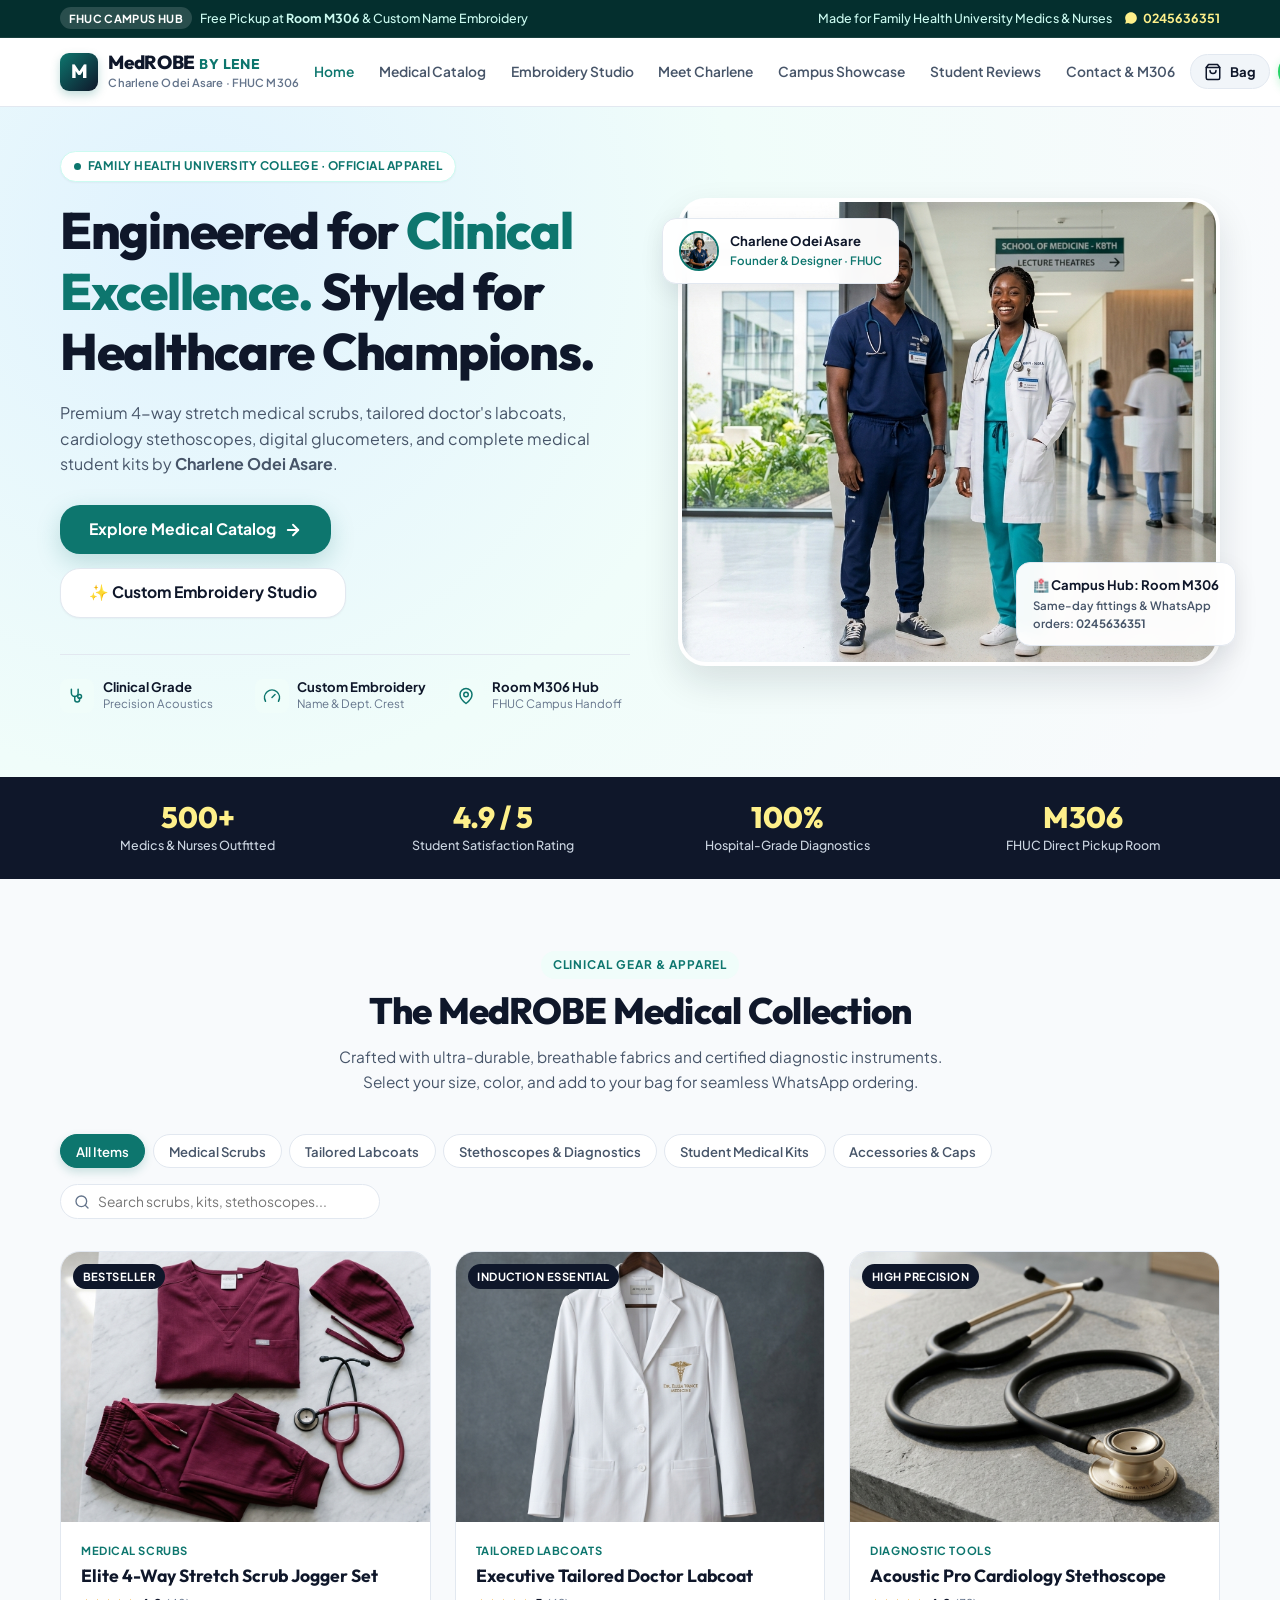
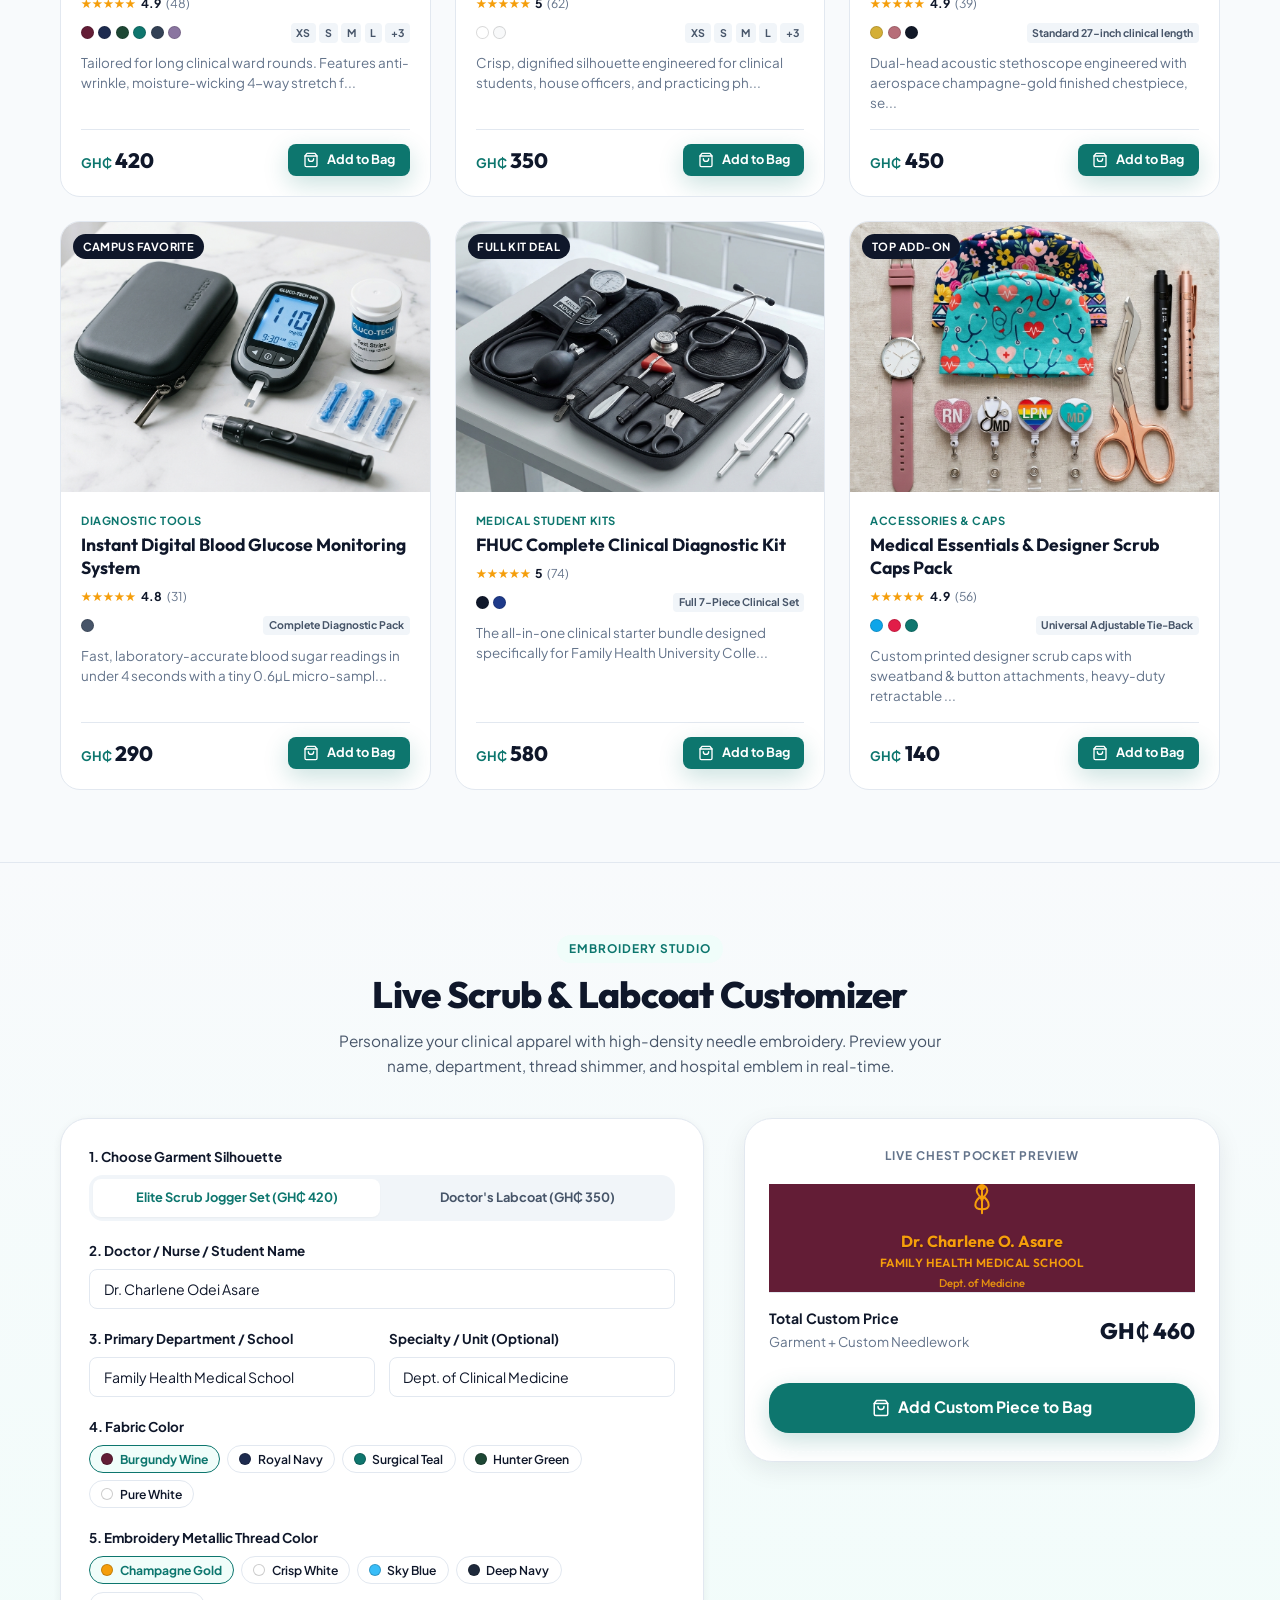
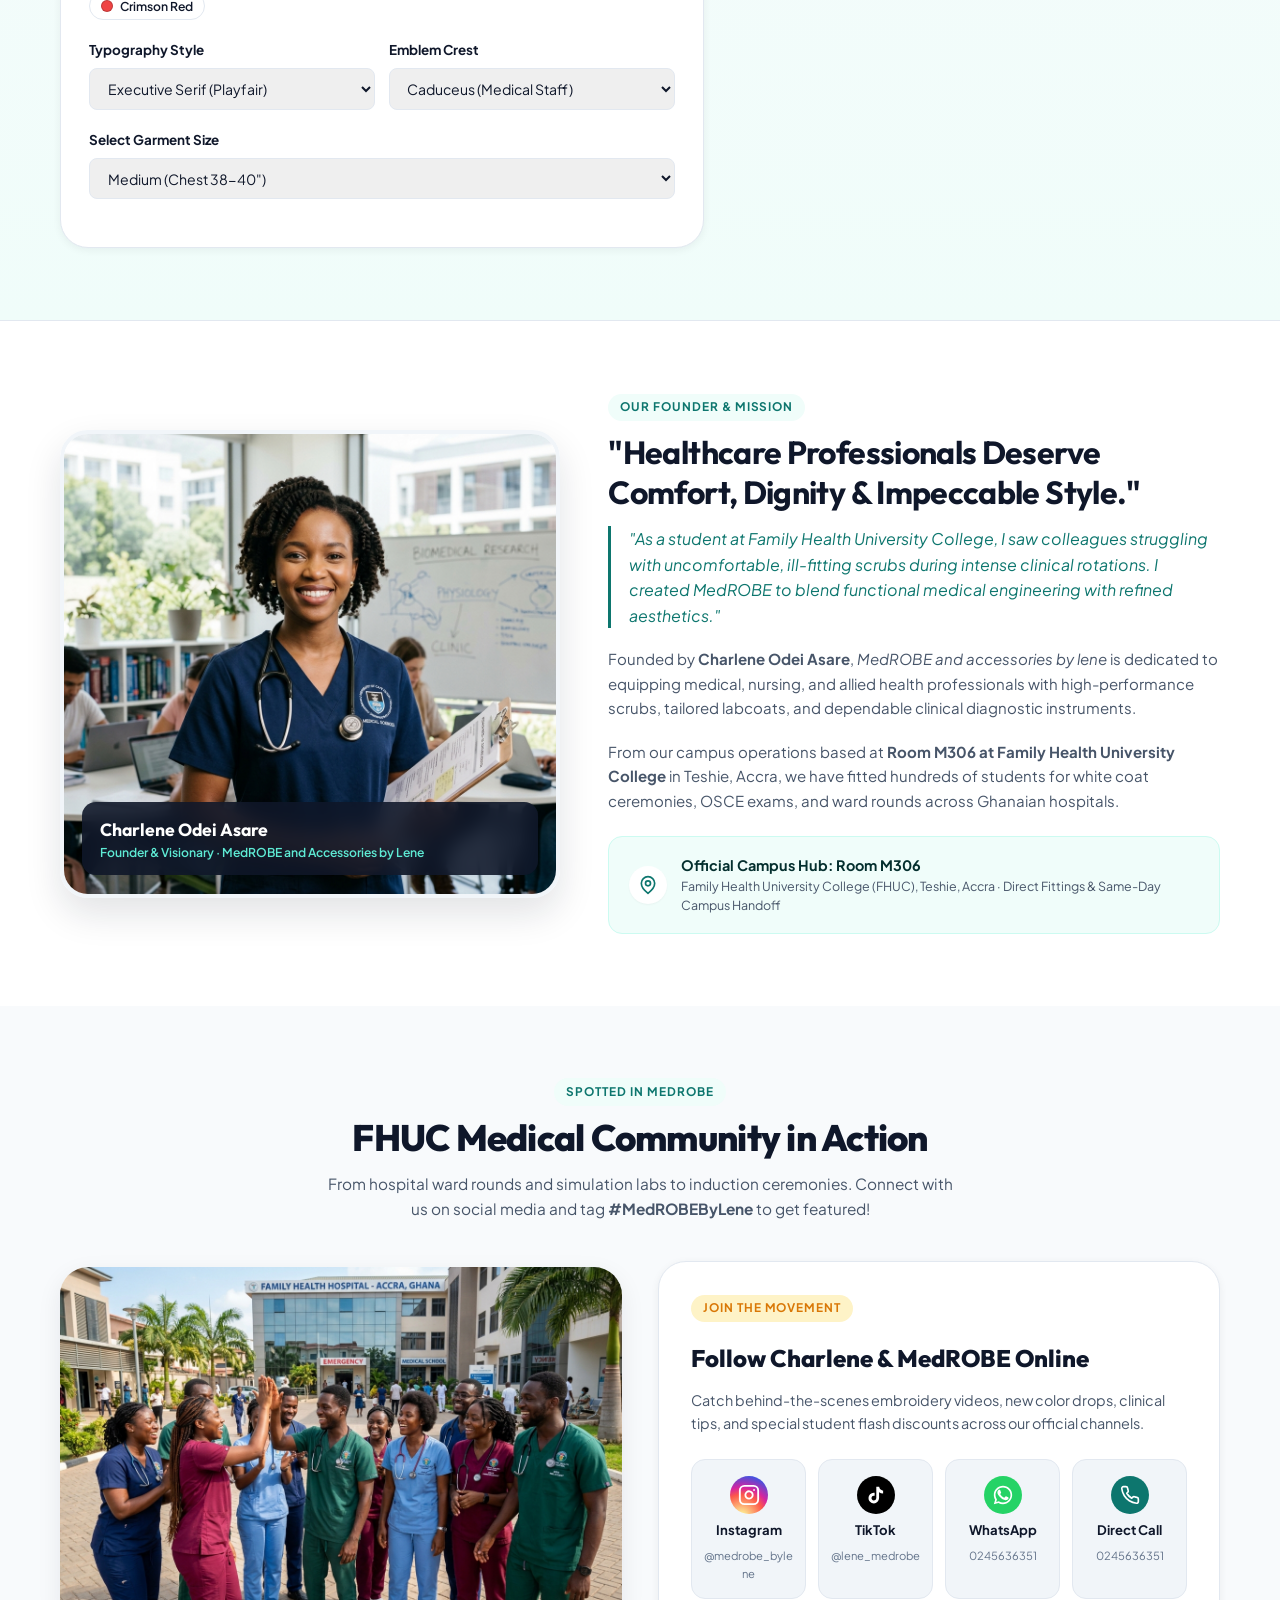
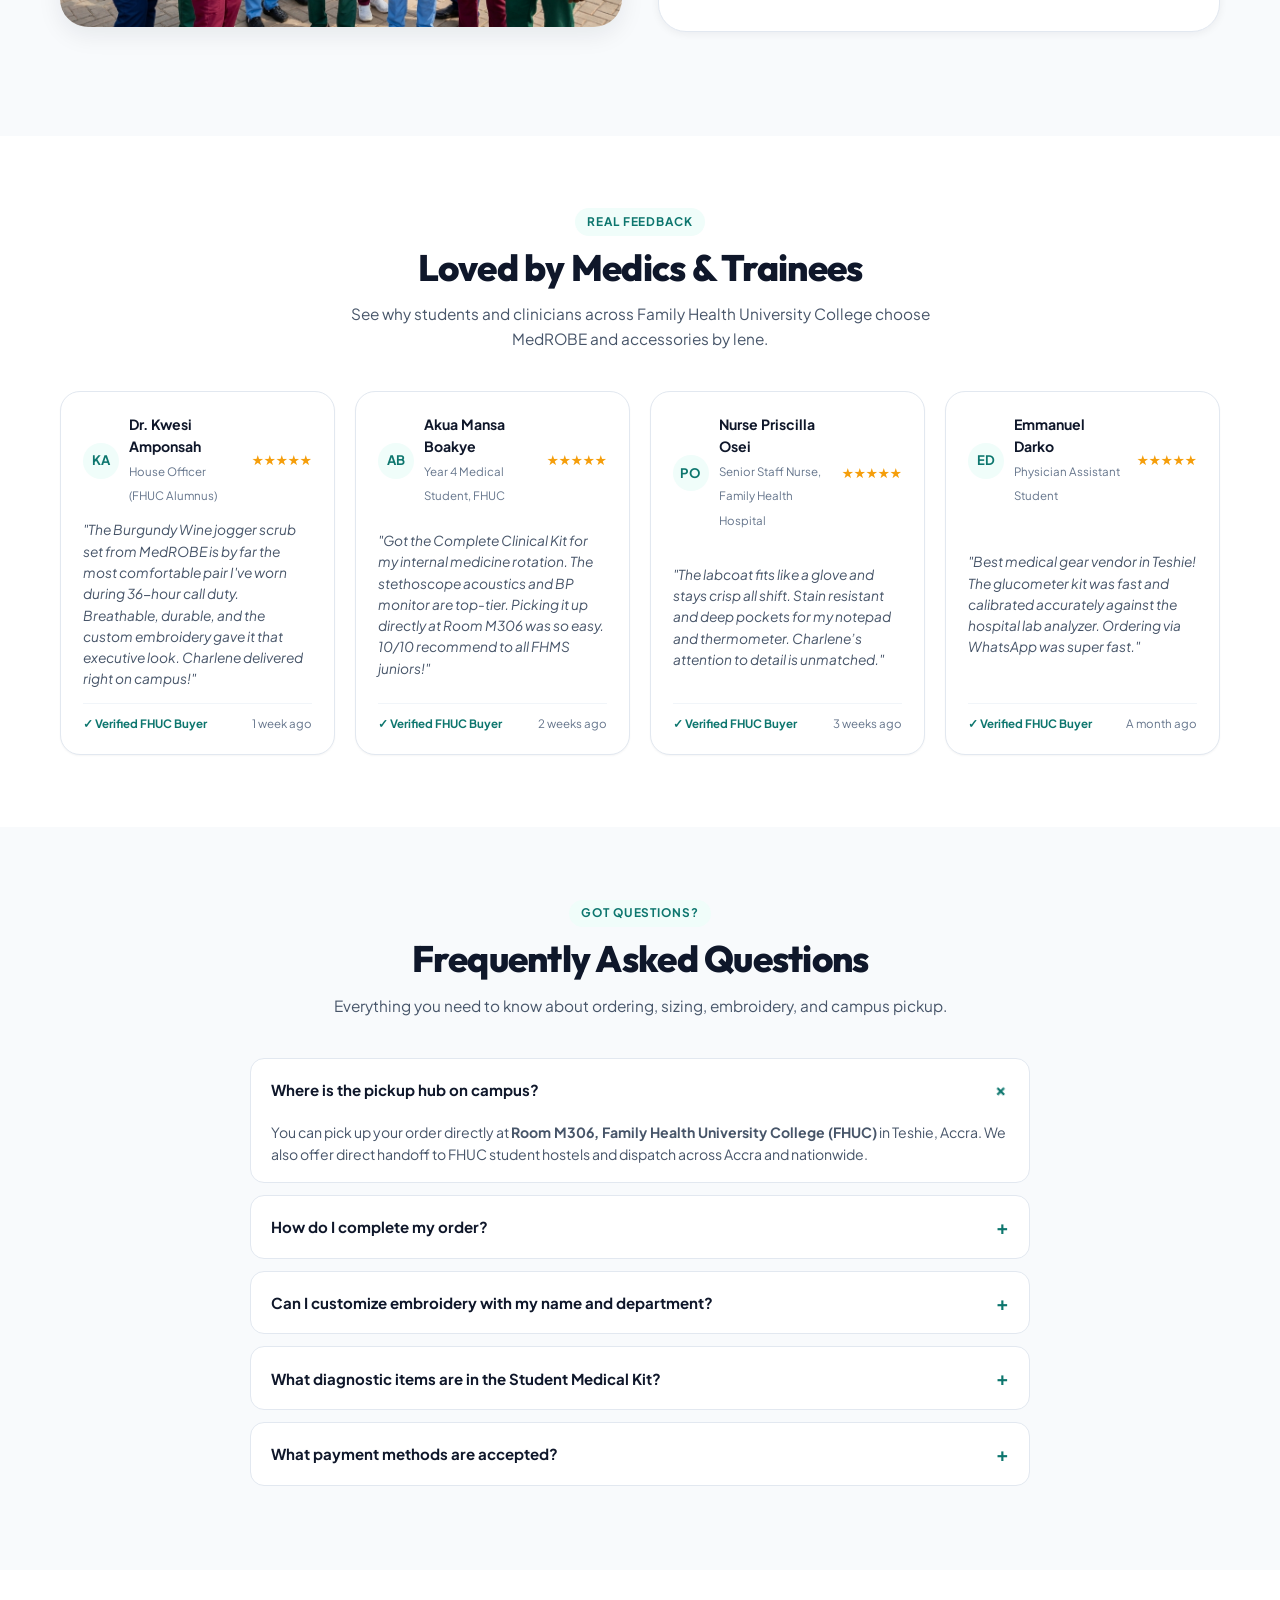
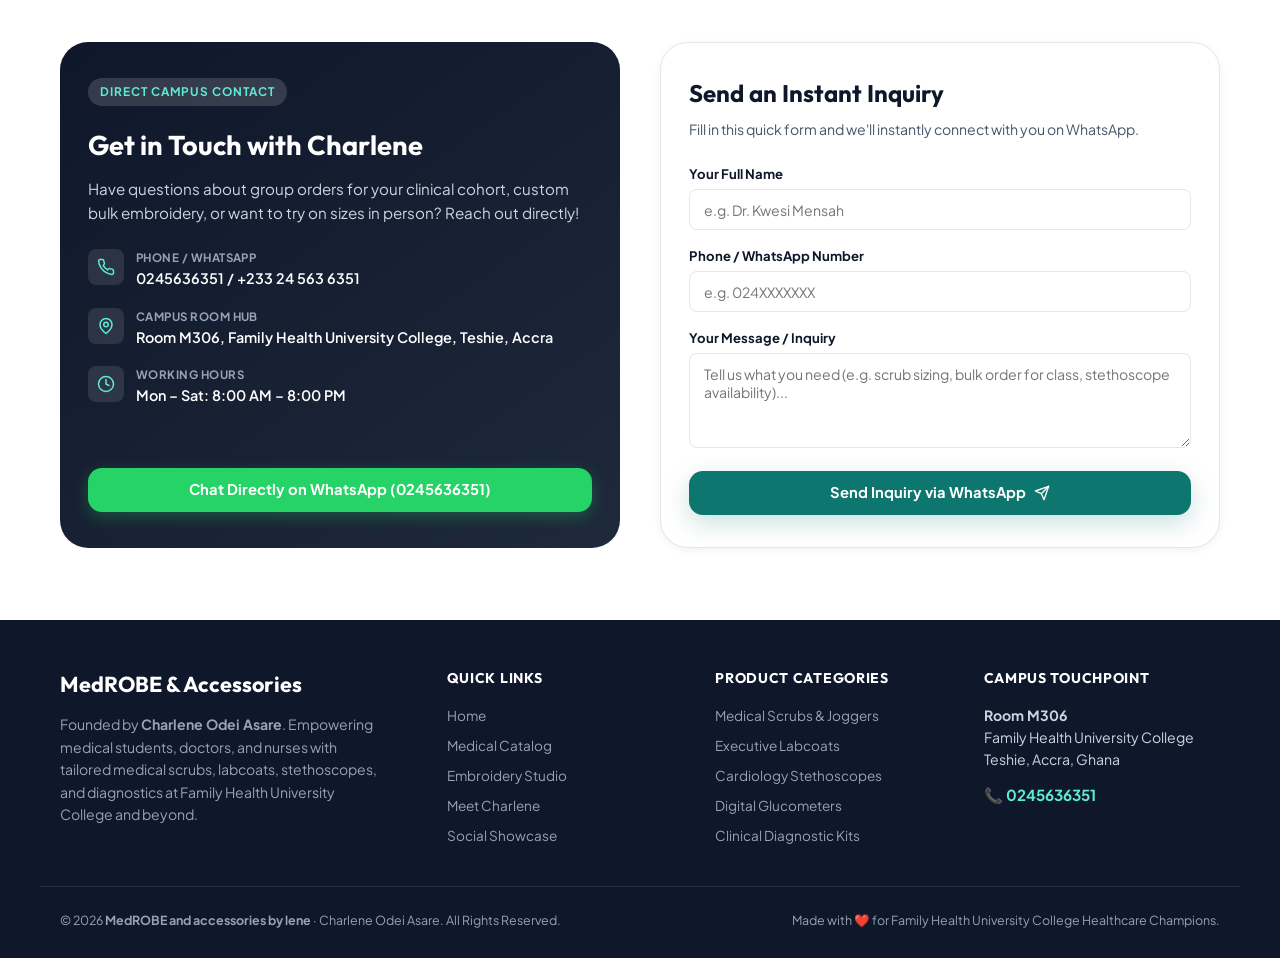
==== commit 4db7ecdd: "Update HTML image sources to explicit new African medical student photos and bust browser cache" ====
--- a/index.html
+++ b/index.html
@@ -132,7 +132,7 @@
 
       <div class="hero-media-wrapper">
         <div class="hero-visual-card">
-          <img src="assets/images/hero.jpg" alt="MedROBE Medical Scrubs and Labcoats by Charlene Odei Asare">
+          <img src="assets/images/hero-african.jpg" alt="MedROBE Medical Scrubs and Labcoats by Charlene Odei Asare">
         </div>
 
         <div class="floating-pill pill-founder">
@@ -421,7 +421,7 @@
 
       <div class="community-grid-2col">
         <div class="community-photo-card">
-          <img src="assets/images/community.jpg" alt="Family Health University College Medical Students wearing MedROBE scrubs">
+          <img src="assets/images/community-african.jpg" alt="Family Health University College Medical Students wearing MedROBE scrubs">
         </div>
 
         <div class="social-hub-box">
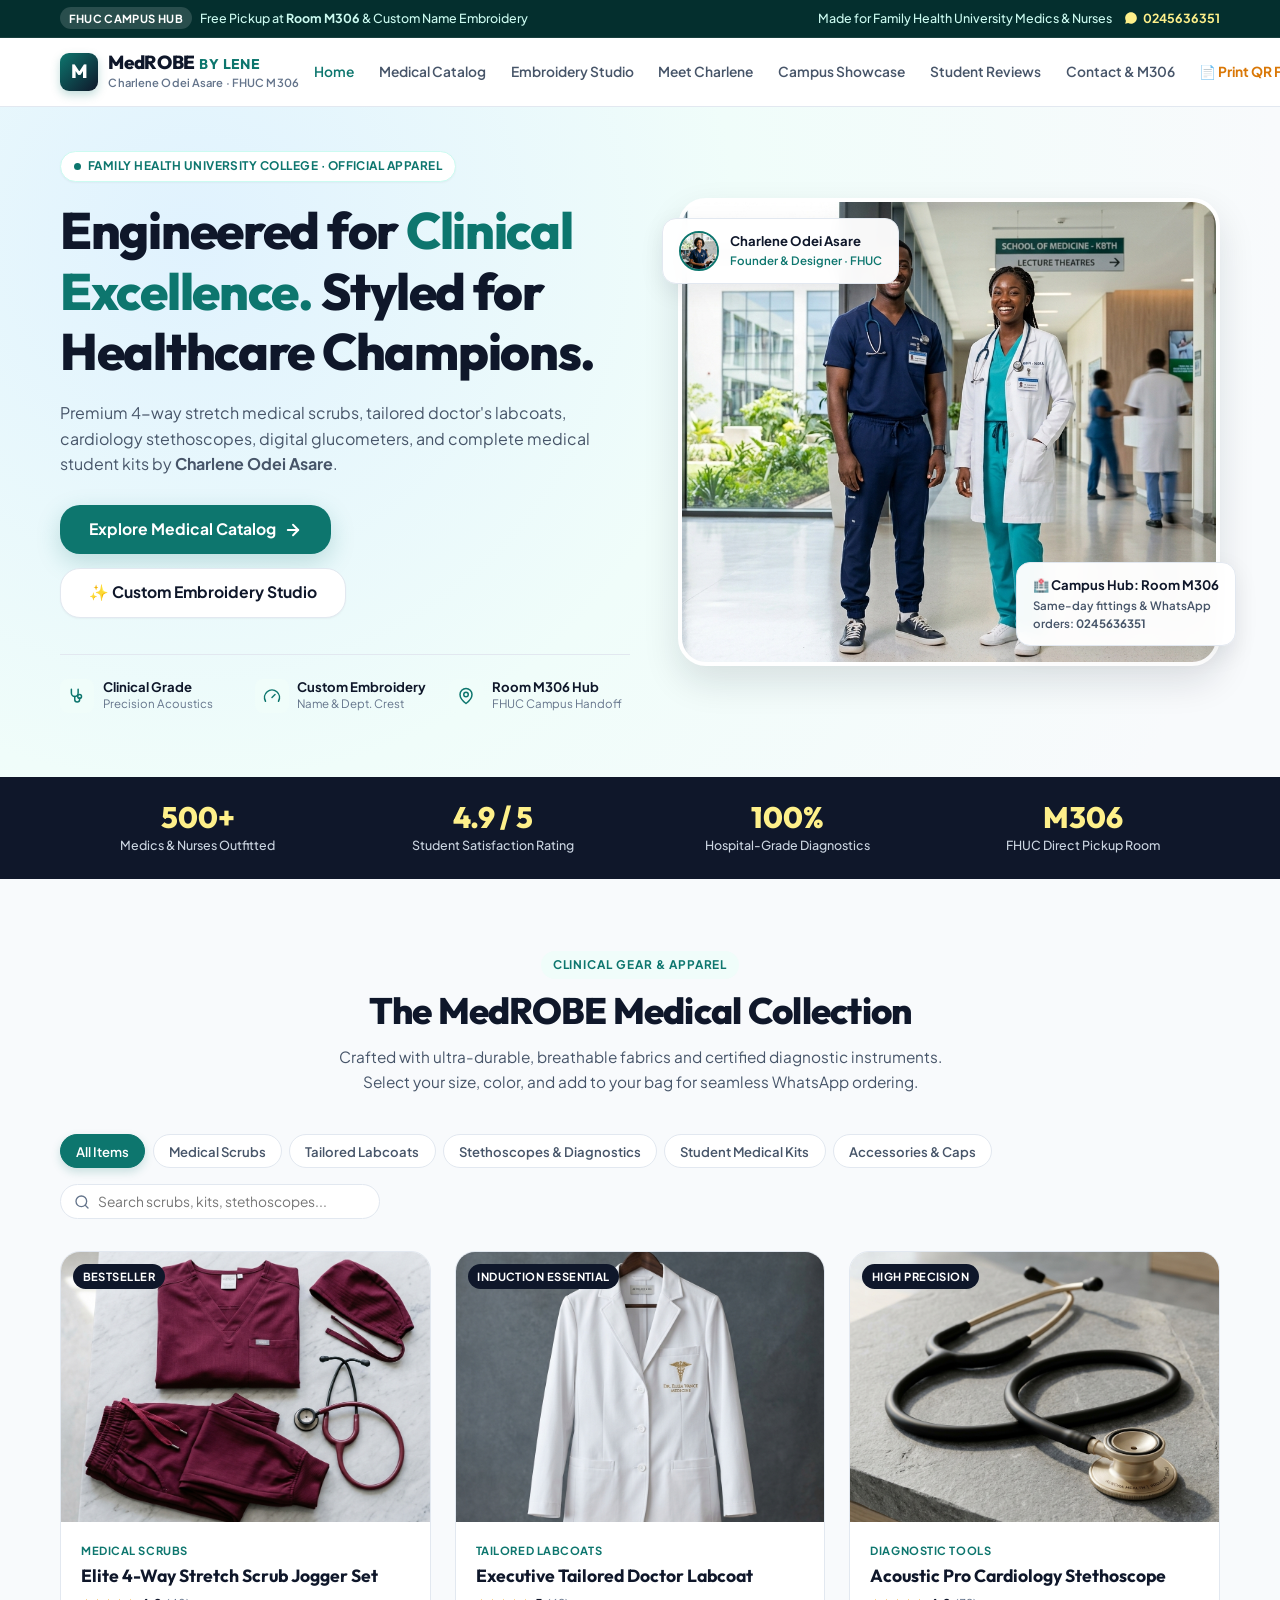
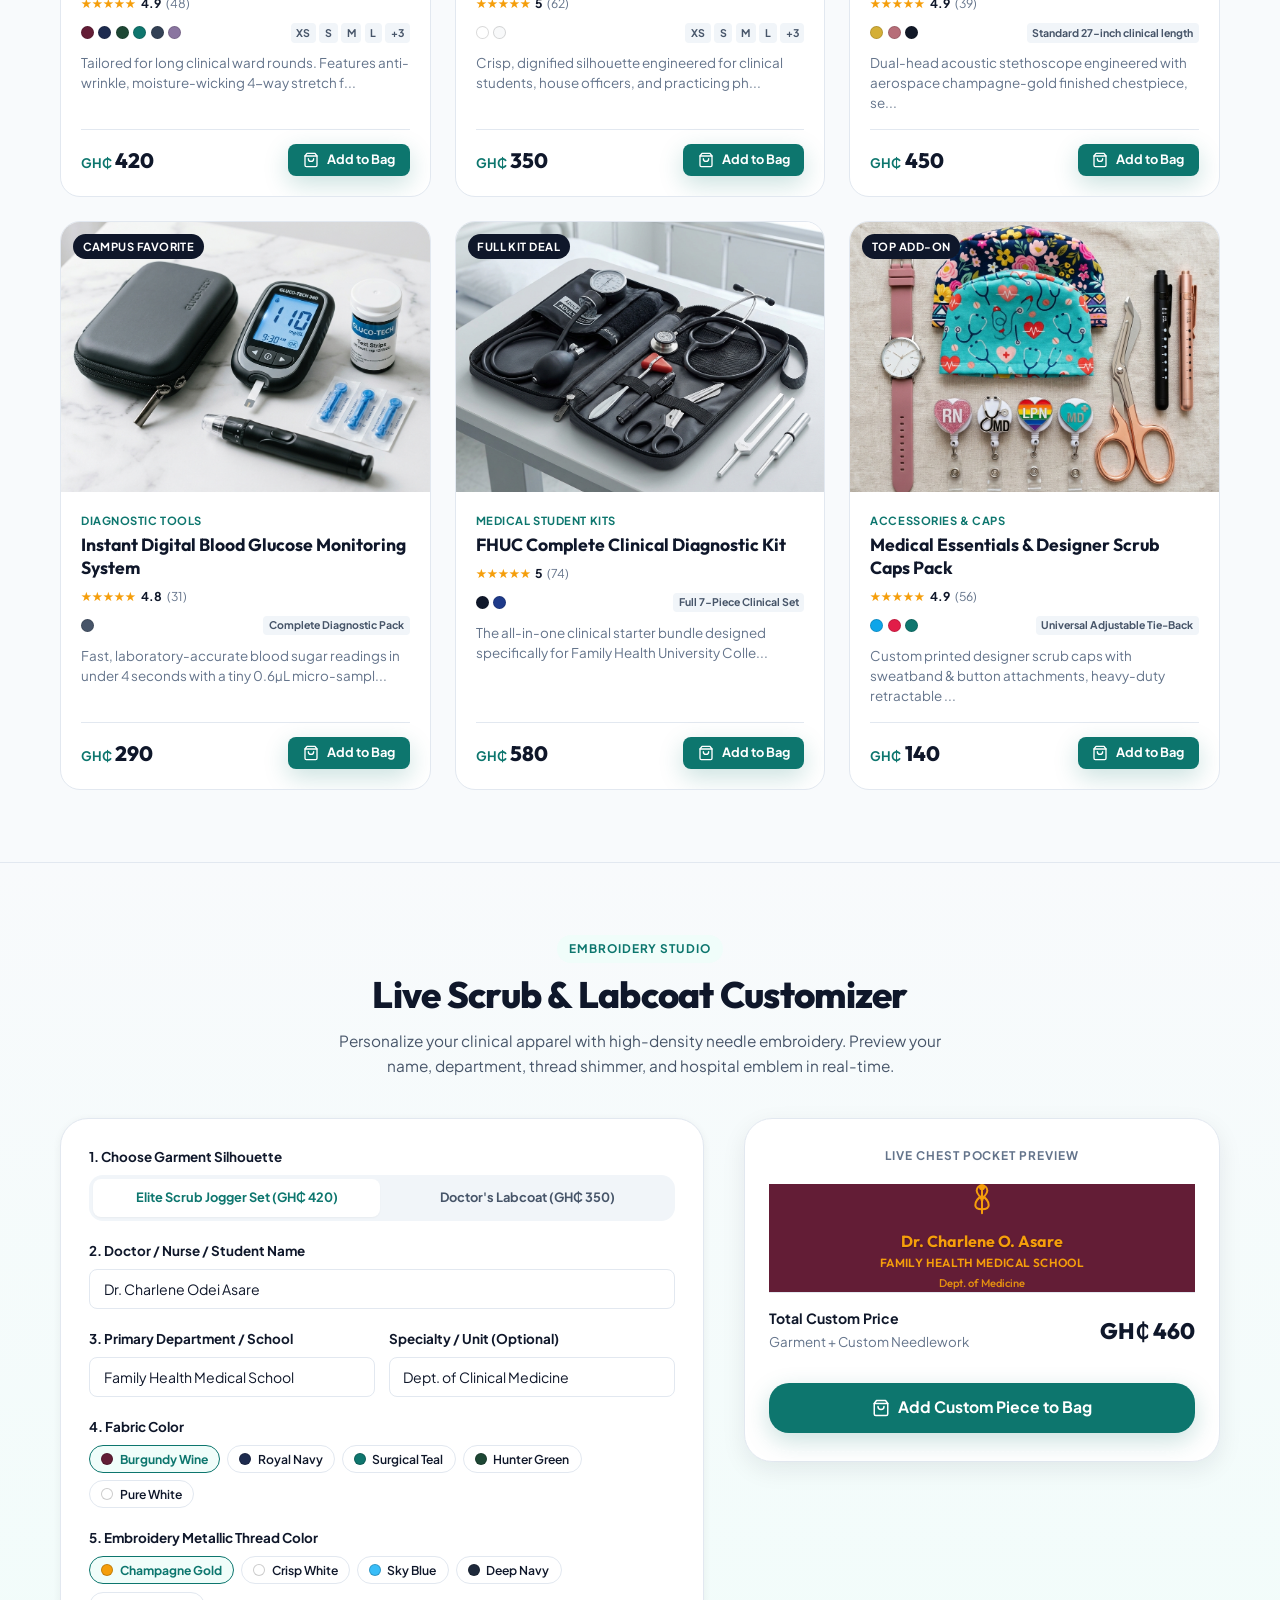
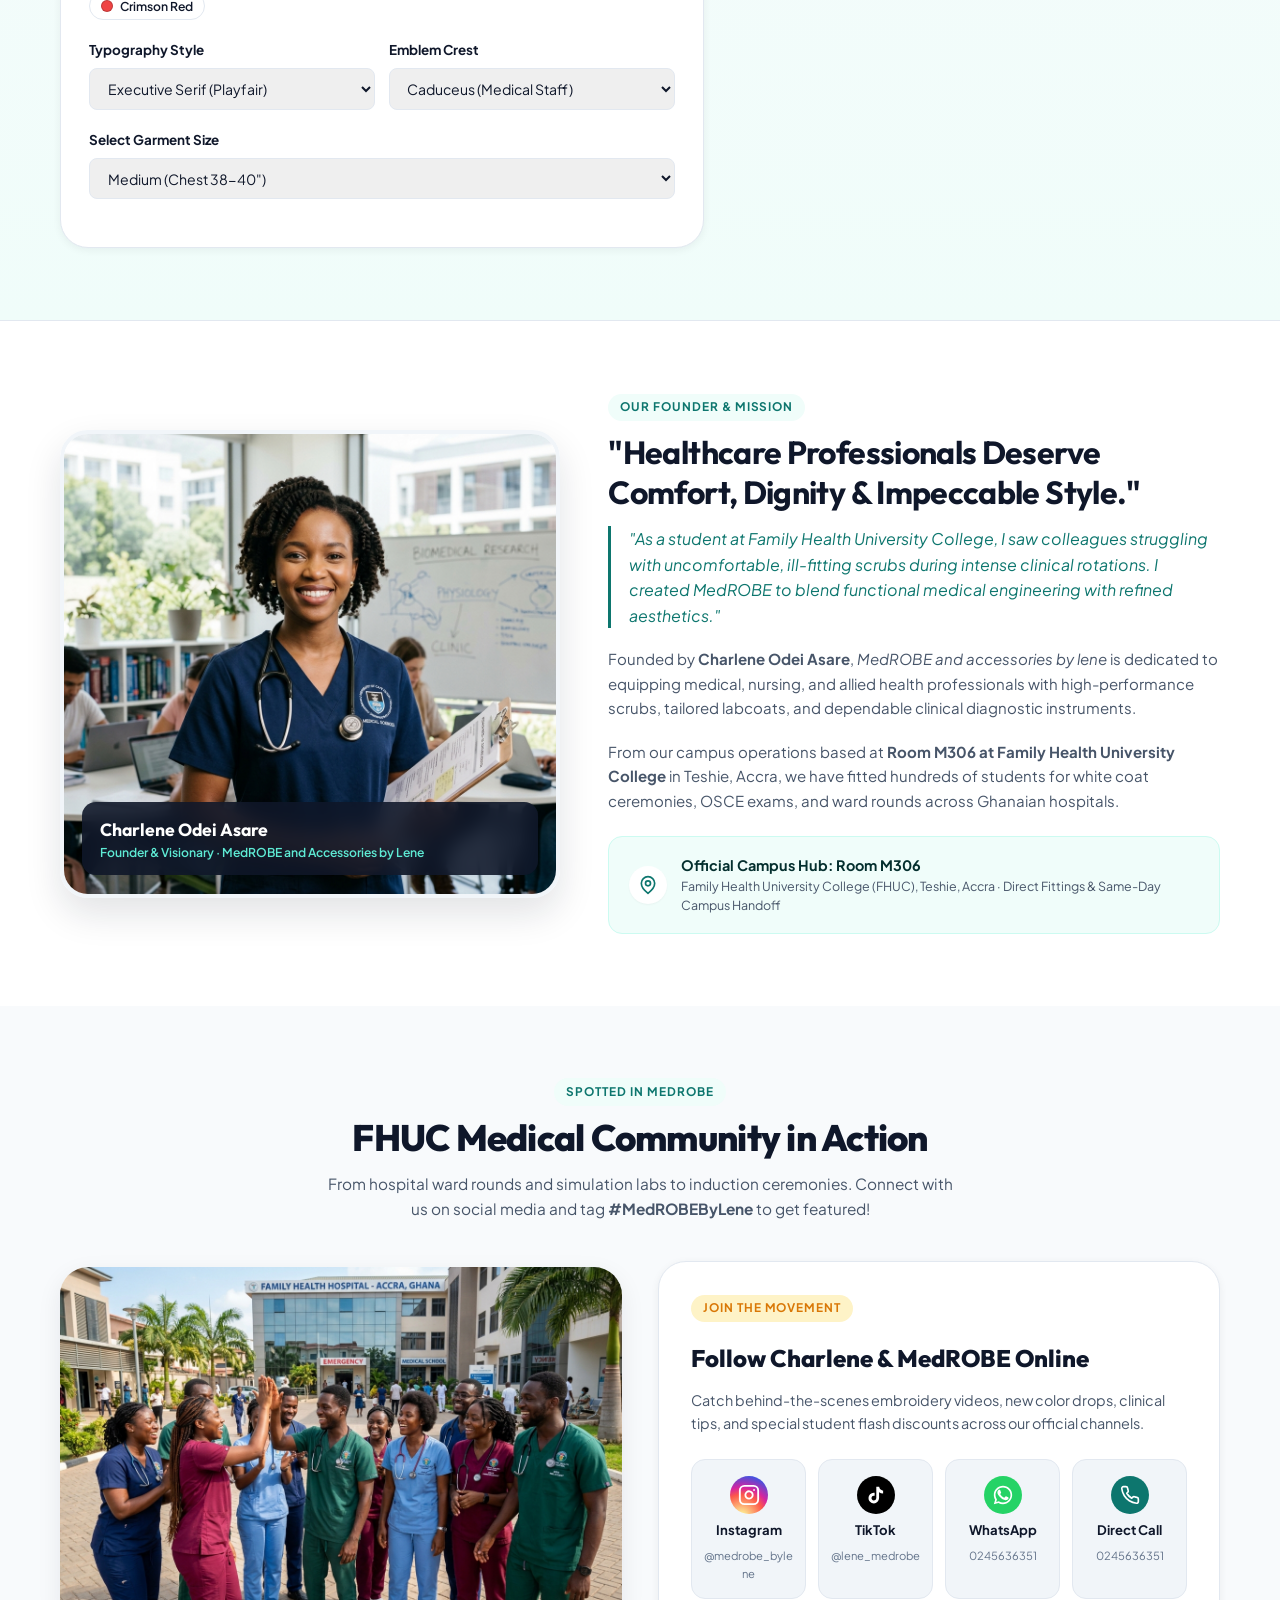
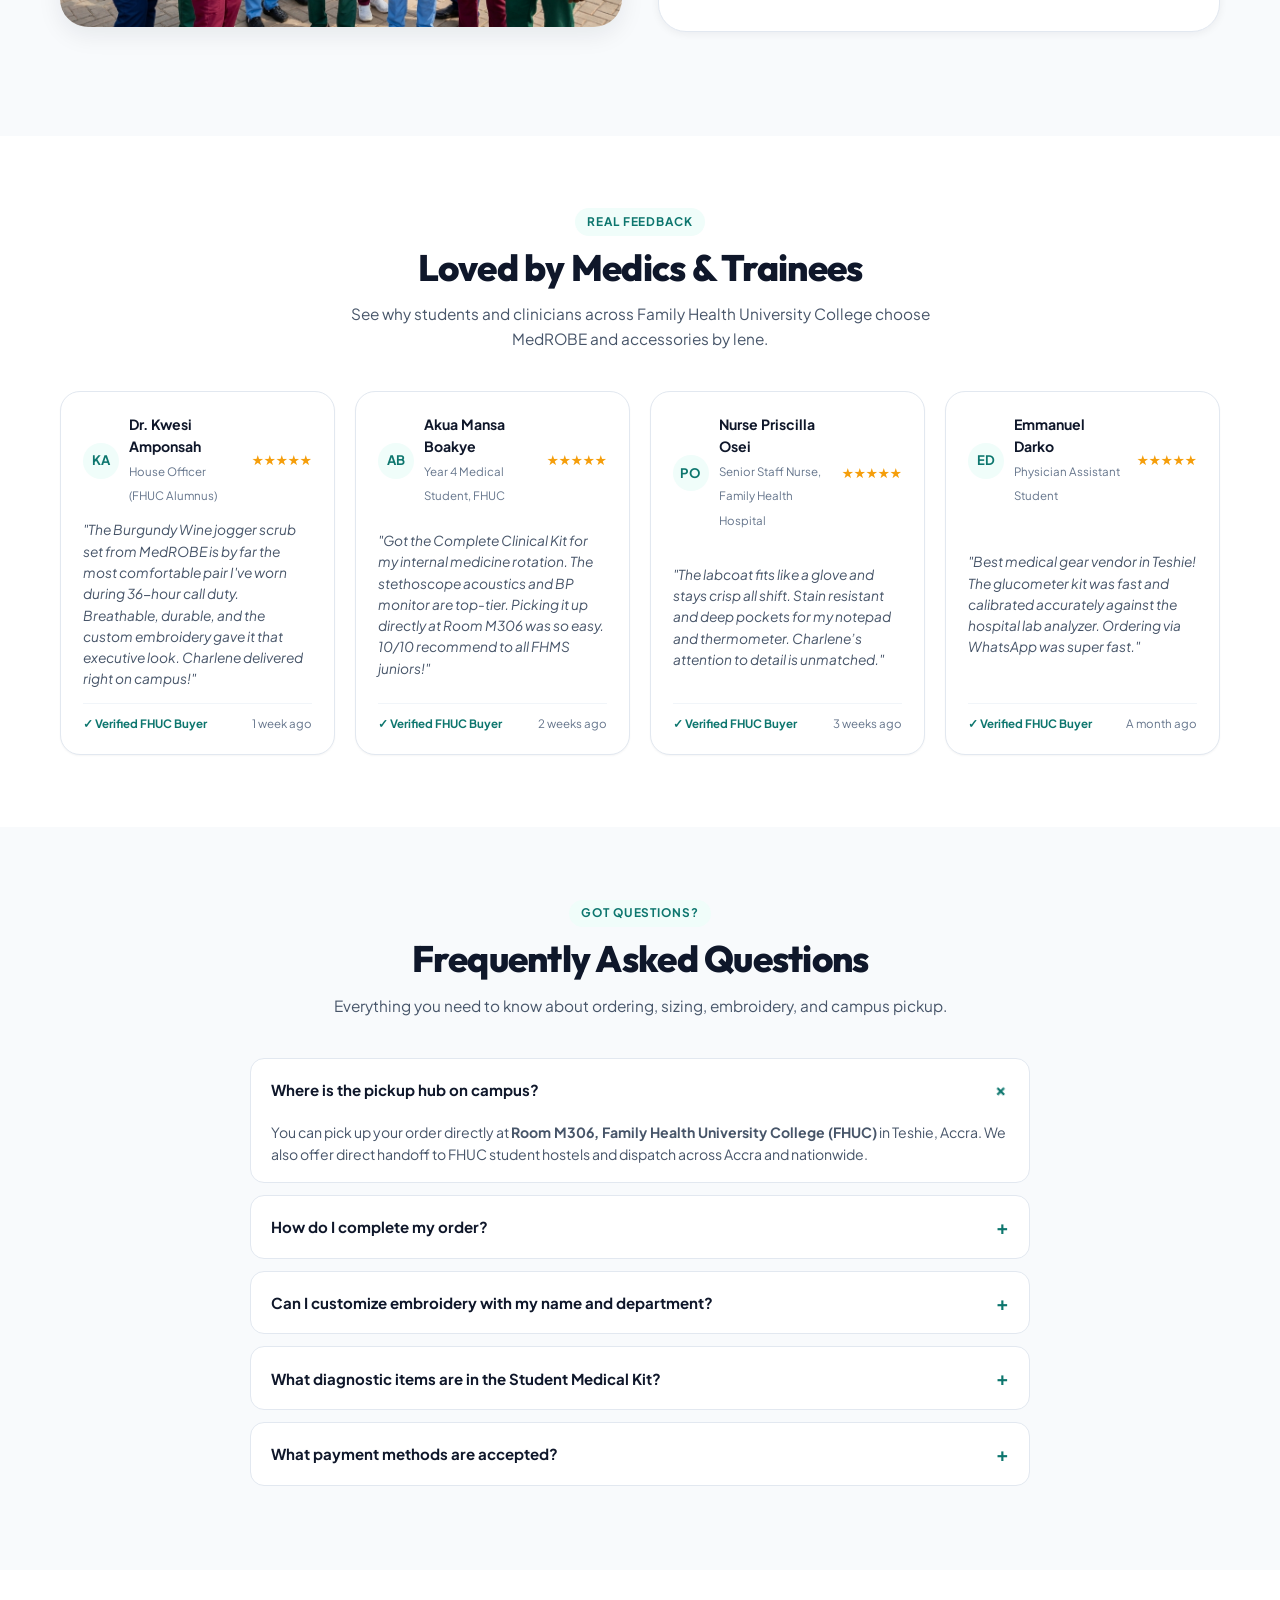
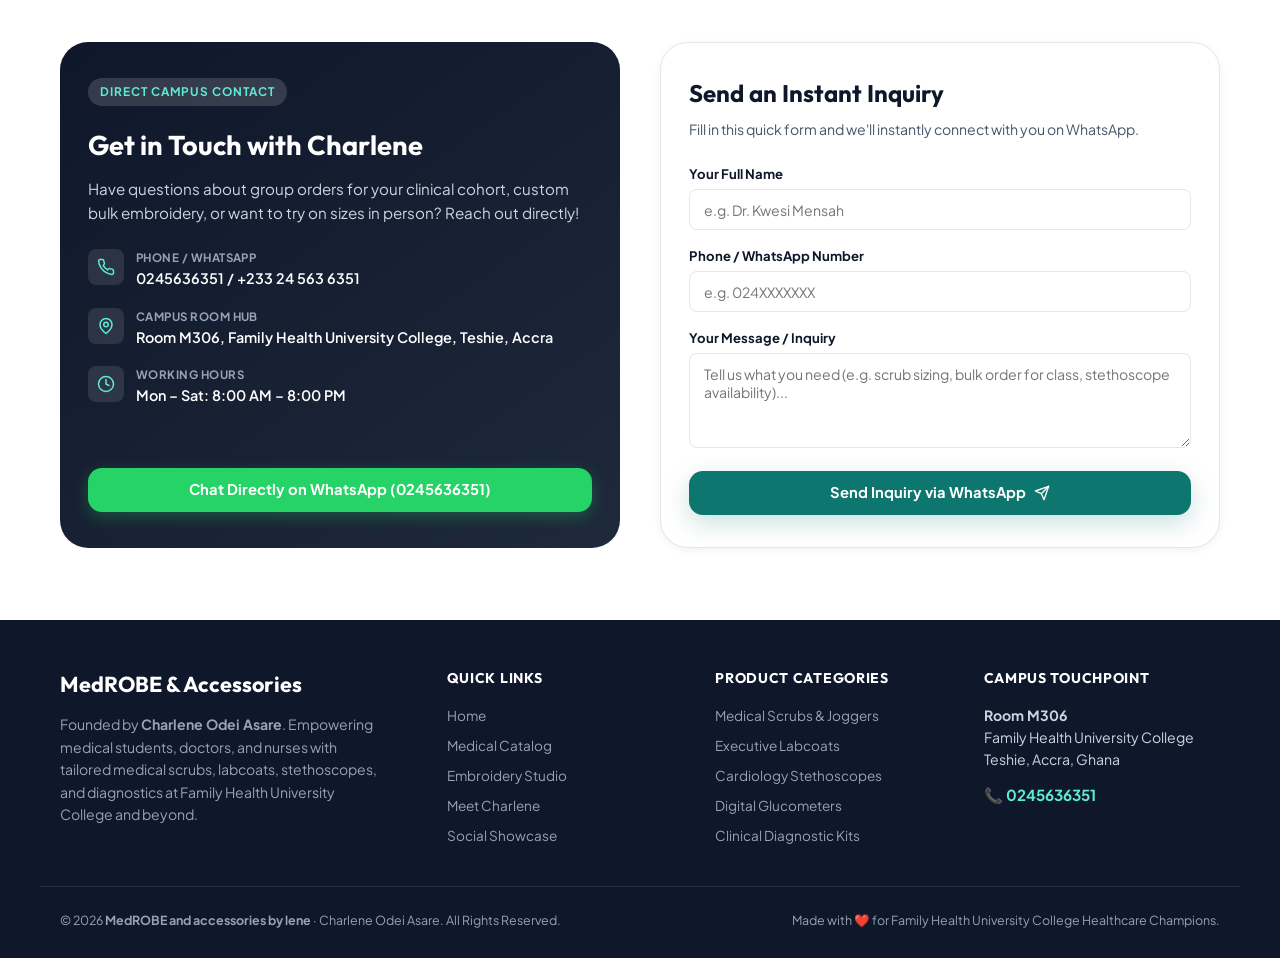
==== commit 653943bb: "Add printable presentation flyer with dynamic QR code generator for Charlene's FHUC presentation" ====
--- a/index.html
+++ b/index.html
@@ -48,6 +48,7 @@
           <li><a href="#community" class="nav-item-link">Campus Showcase</a></li>
           <li><a href="#reviews" class="nav-item-link">Student Reviews</a></li>
           <li><a href="#contact" class="nav-item-link">Contact & M306</a></li>
+          <li><a href="flyer.html" class="nav-item-link" style="color: var(--accent-gold); font-weight: 700;">📄 Print QR Flyer</a></li>
         </ul>
       </nav>
 
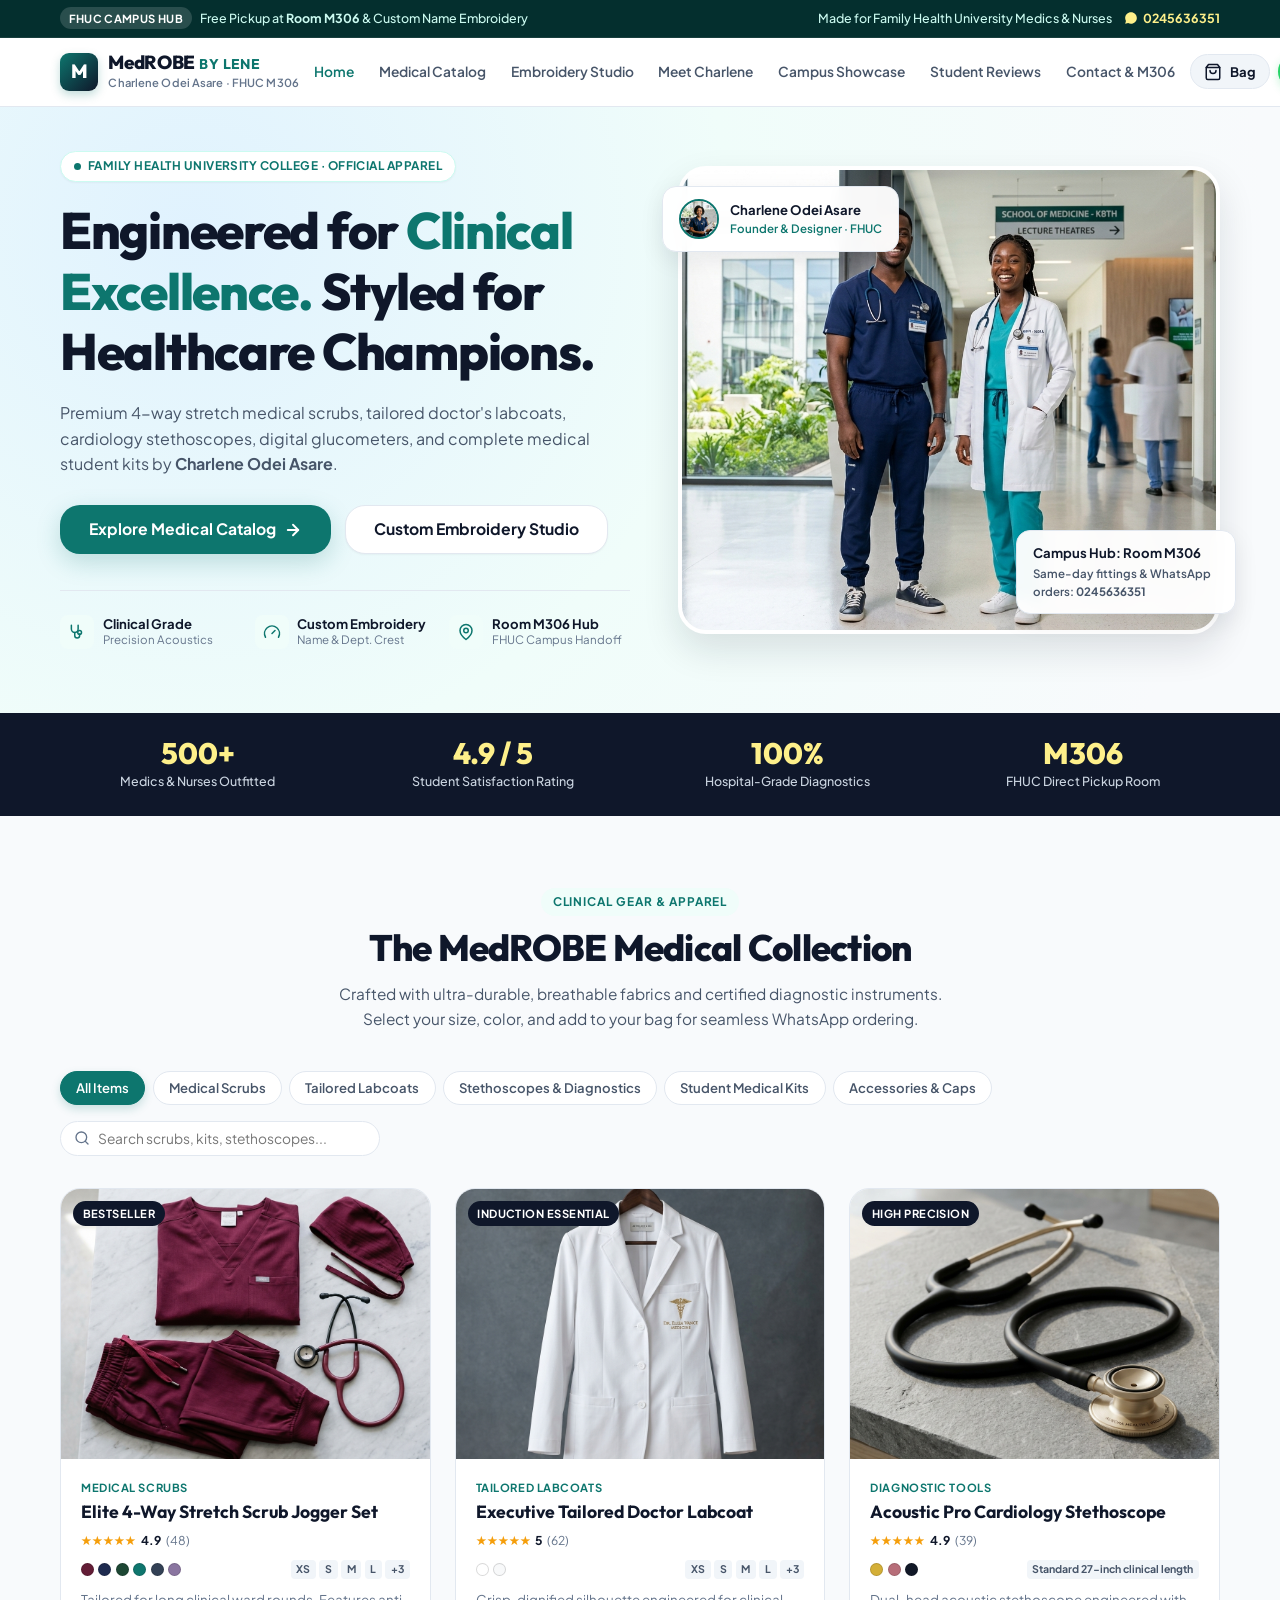
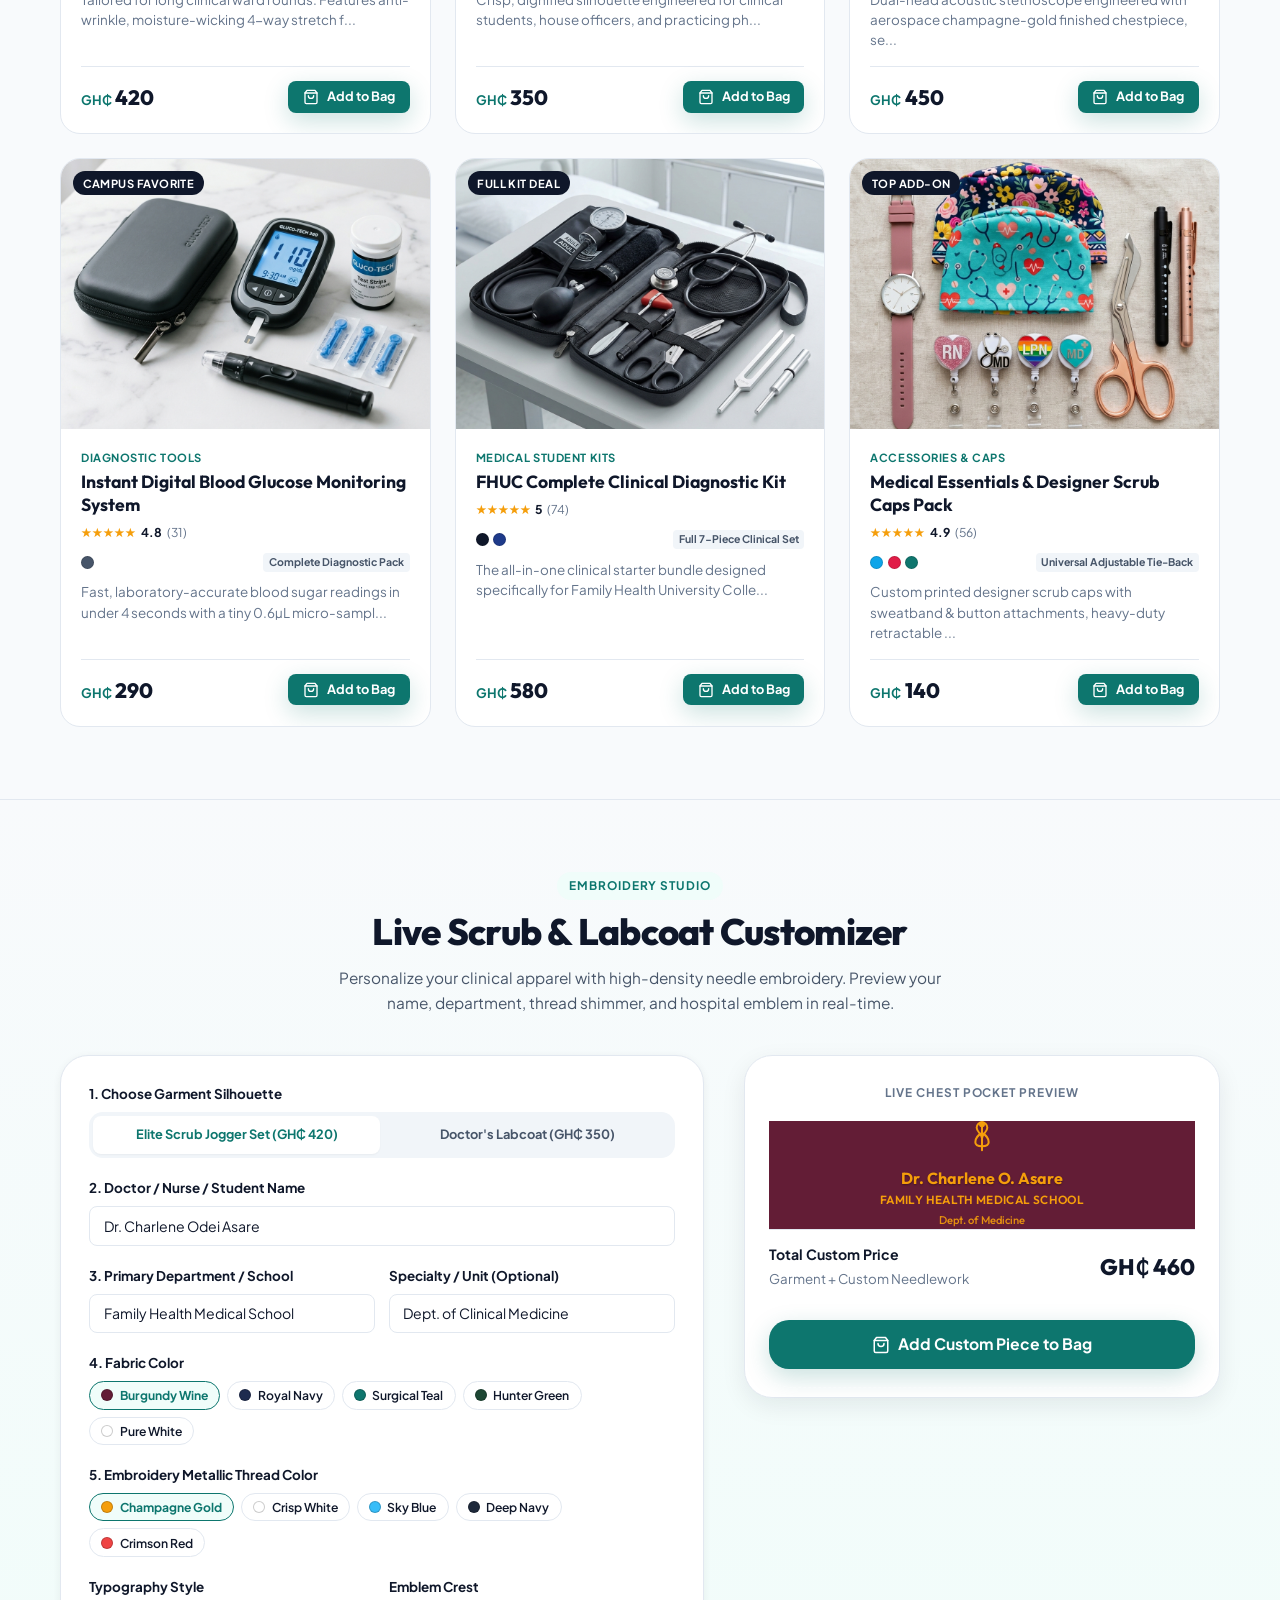
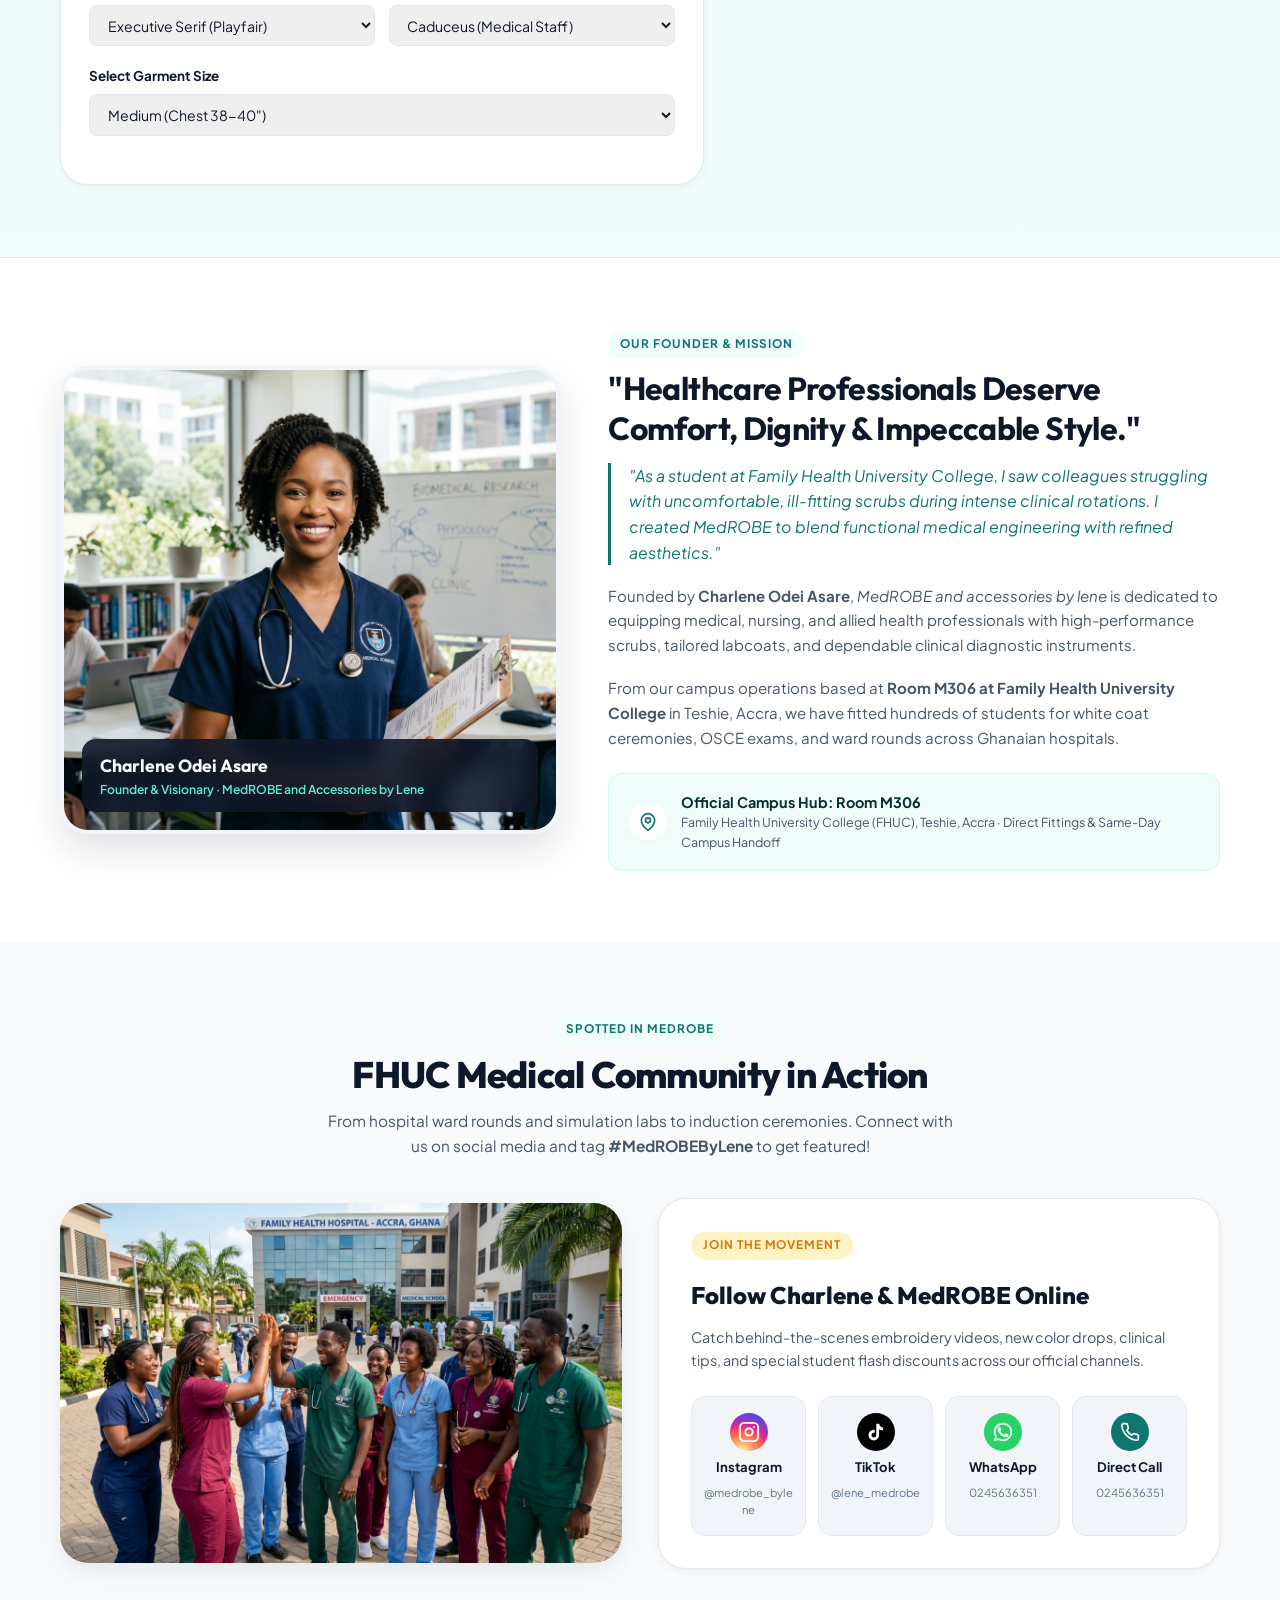
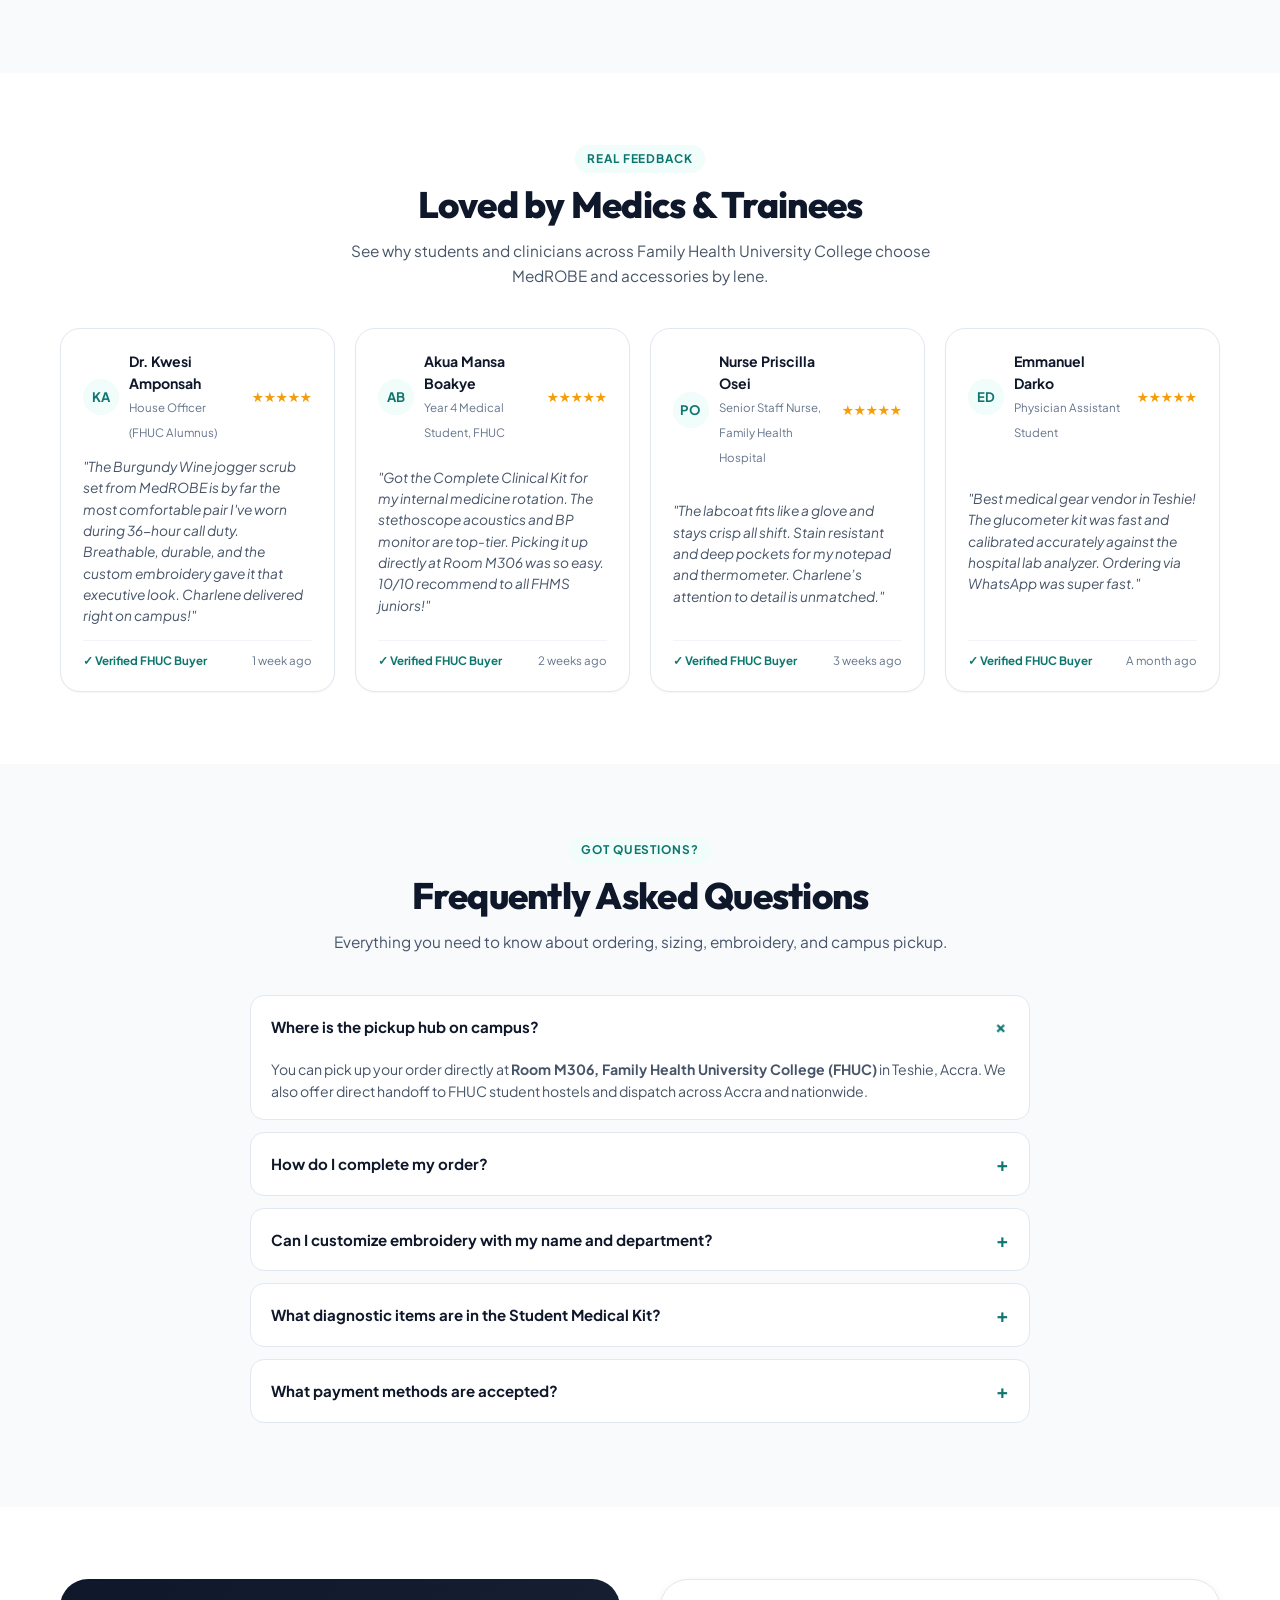
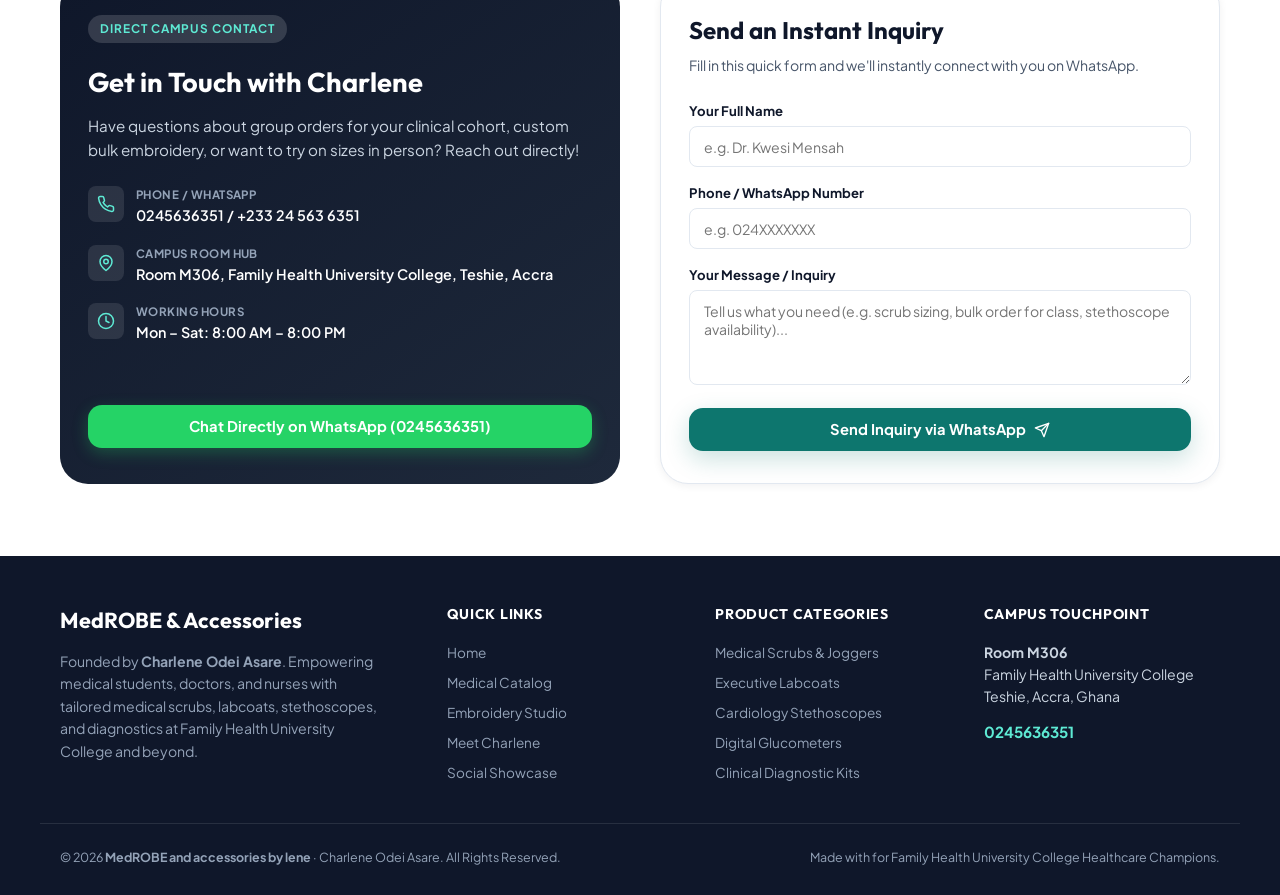
==== commit 00aaaf66: "Remove Print QR Flyer navigation link and eliminate all emojis across site for clean clinical aesthe" ====
--- a/index.html
+++ b/index.html
@@ -7,7 +7,7 @@
   <meta name="description" content="Official showcase for MedROBE and accessories by lene, founded by Charlene Odei Asare at Family Health University College (FHUC). Medical scrubs, tailored labcoats, stethoscopes, glucometers, and diagnostic kits. Room M306, WhatsApp: 0245636351.">
   <meta name="keywords" content="MedROBE, Charlene Odei Asare, Family Health University College, FHUC, Medical Scrubs Ghana, Labcoats Accra, Stethoscopes, Glucometer, Medical Kits, Room M306, 0245636351">
   <link rel="stylesheet" href="css/style.css">
-  <link rel="icon" href="data:image/svg+xml,<svg xmlns=%22http://www.w3.org/2000/svg%22 viewBox=%220 0 100 100%22><text y=%22.9em%22 font-size=%2290%22>🩺</text></svg>">
+  <link rel="icon" href="data:image/svg+xml,<svg xmlns=%22http://www.w3.org/2000/svg%22 viewBox=%220 0 100 100%22><text y=%22.9em%22 font-size=%2290%22></text></svg>">
 </head>
 <body>
 
@@ -48,7 +48,7 @@
           <li><a href="#community" class="nav-item-link">Campus Showcase</a></li>
           <li><a href="#reviews" class="nav-item-link">Student Reviews</a></li>
           <li><a href="#contact" class="nav-item-link">Contact & M306</a></li>
-          <li><a href="flyer.html" class="nav-item-link" style="color: var(--accent-gold); font-weight: 700;">📄 Print QR Flyer</a></li>
+          
         </ul>
       </nav>
 
@@ -94,7 +94,7 @@
             <svg width="18" height="18" viewBox="0 0 24 24" fill="none" stroke="currentColor" stroke-width="2.5" stroke-linecap="round" stroke-linejoin="round"><path d="M5 12h14"/><path d="m12 5 7 7-7 7"/></svg>
           </a>
           <a href="#customizer" class="btn btn-secondary btn-lg">
-            <span>✨ Custom Embroidery Studio</span>
+            <span> Custom Embroidery Studio</span>
           </a>
         </div>
 
@@ -145,7 +145,7 @@
         </div>
 
         <div class="floating-pill pill-campus">
-          <div class="pill-title">🏥 Campus Hub: Room M306</div>
+          <div class="pill-title"> Campus Hub: Room M306</div>
           <div class="pill-sub" style="color: var(--text-muted); margin-top: 2px;">
             Same-day fittings & WhatsApp orders: <strong>0245636351</strong>
           </div>
@@ -672,7 +672,7 @@
           Teshie, Accra, Ghana
         </p>
         <p style="color: #5eead4; font-weight: 700; font-size: 0.95rem;">
-          📞 0245636351
+           0245636351
         </p>
       </div>
     </div>
@@ -682,7 +682,7 @@
         © 2026 <strong>MedROBE and accessories by lene</strong> · Charlene Odei Asare. All Rights Reserved.
       </div>
       <div>
-        Made with ❤️ for Family Health University College Healthcare Champions.
+        Made with  for Family Health University College Healthcare Champions.
       </div>
     </div>
   </footer>
@@ -691,7 +691,7 @@
   <div class="cart-overlay-mask" id="cart-overlay"></div>
   <aside class="cart-slide-drawer" id="cart-drawer" aria-label="Order Bag">
     <div class="drawer-head">
-      <h3 class="drawer-head-title">🩺 Your MedROBE Bag</h3>
+      <h3 class="drawer-head-title"> Your MedROBE Bag</h3>
       <button class="drawer-close-btn close-cart-btn" type="button" aria-label="Close Bag">&times;</button>
     </div>
 
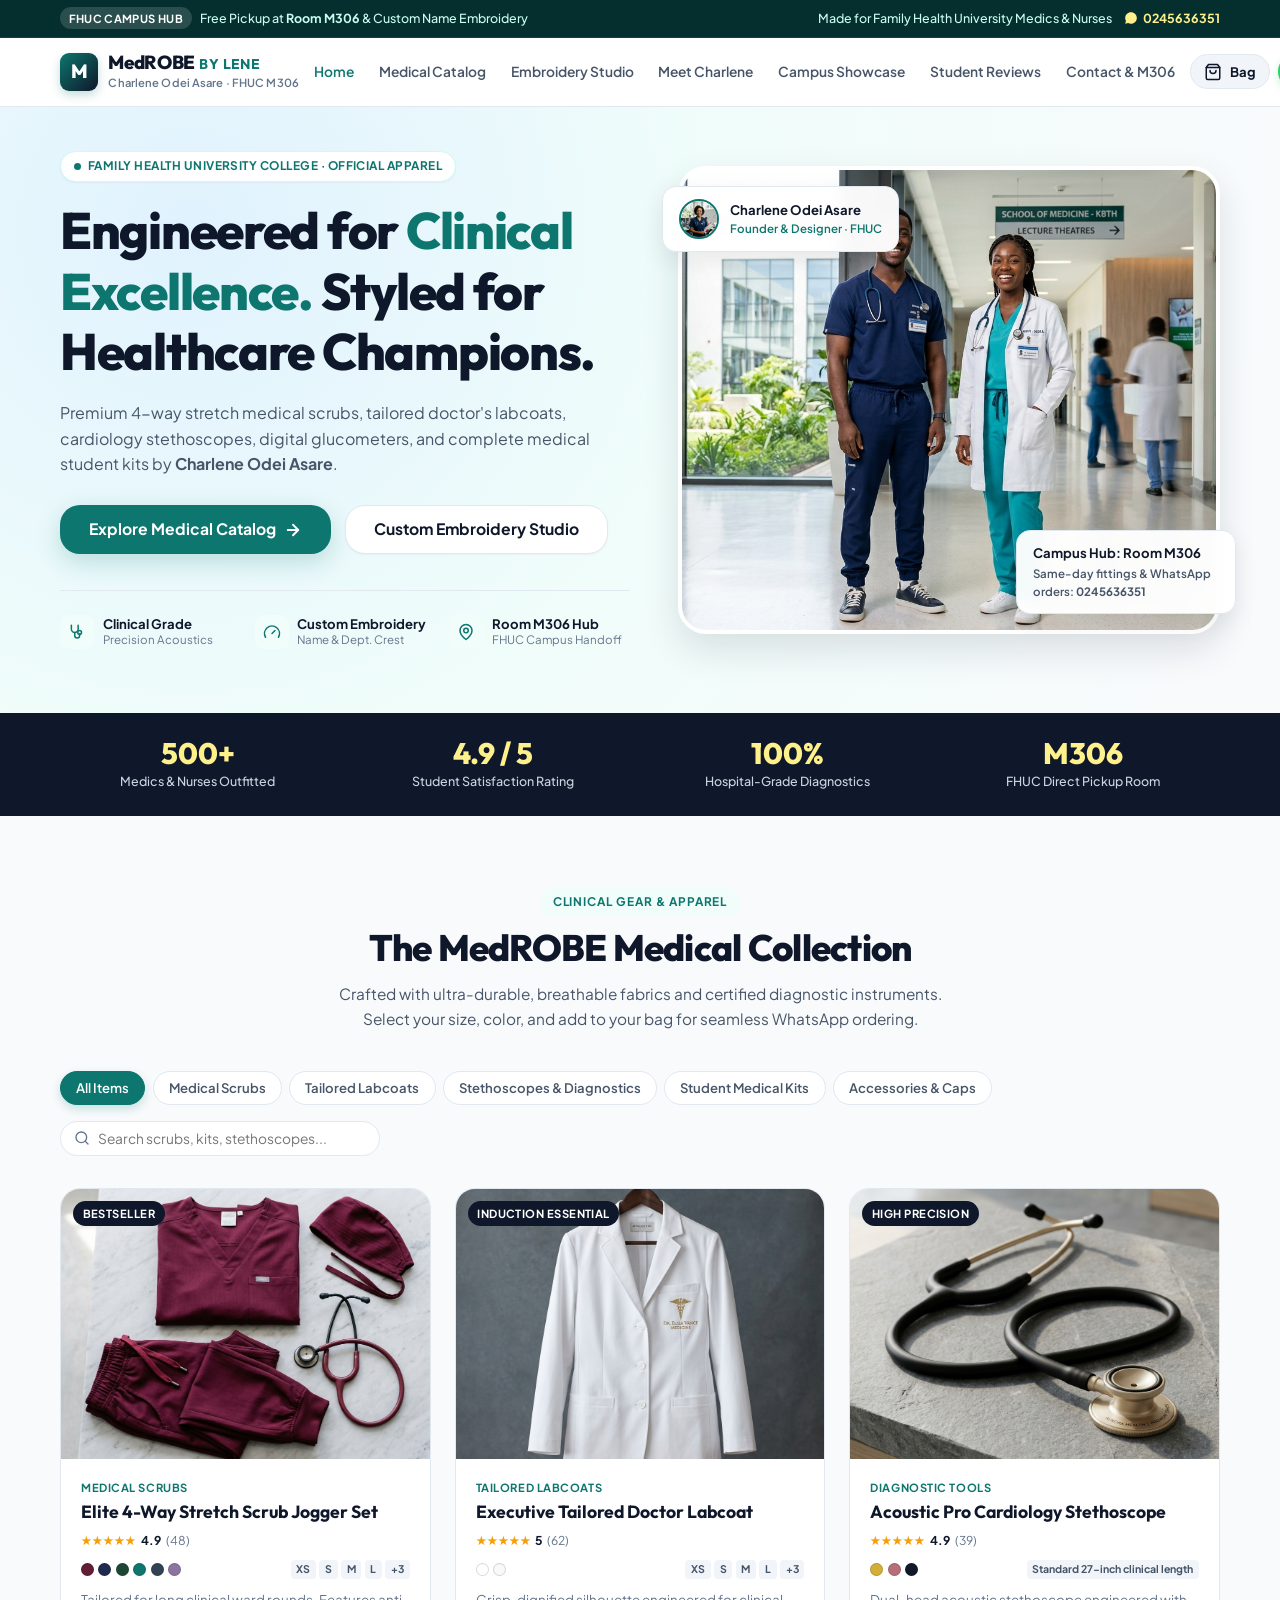
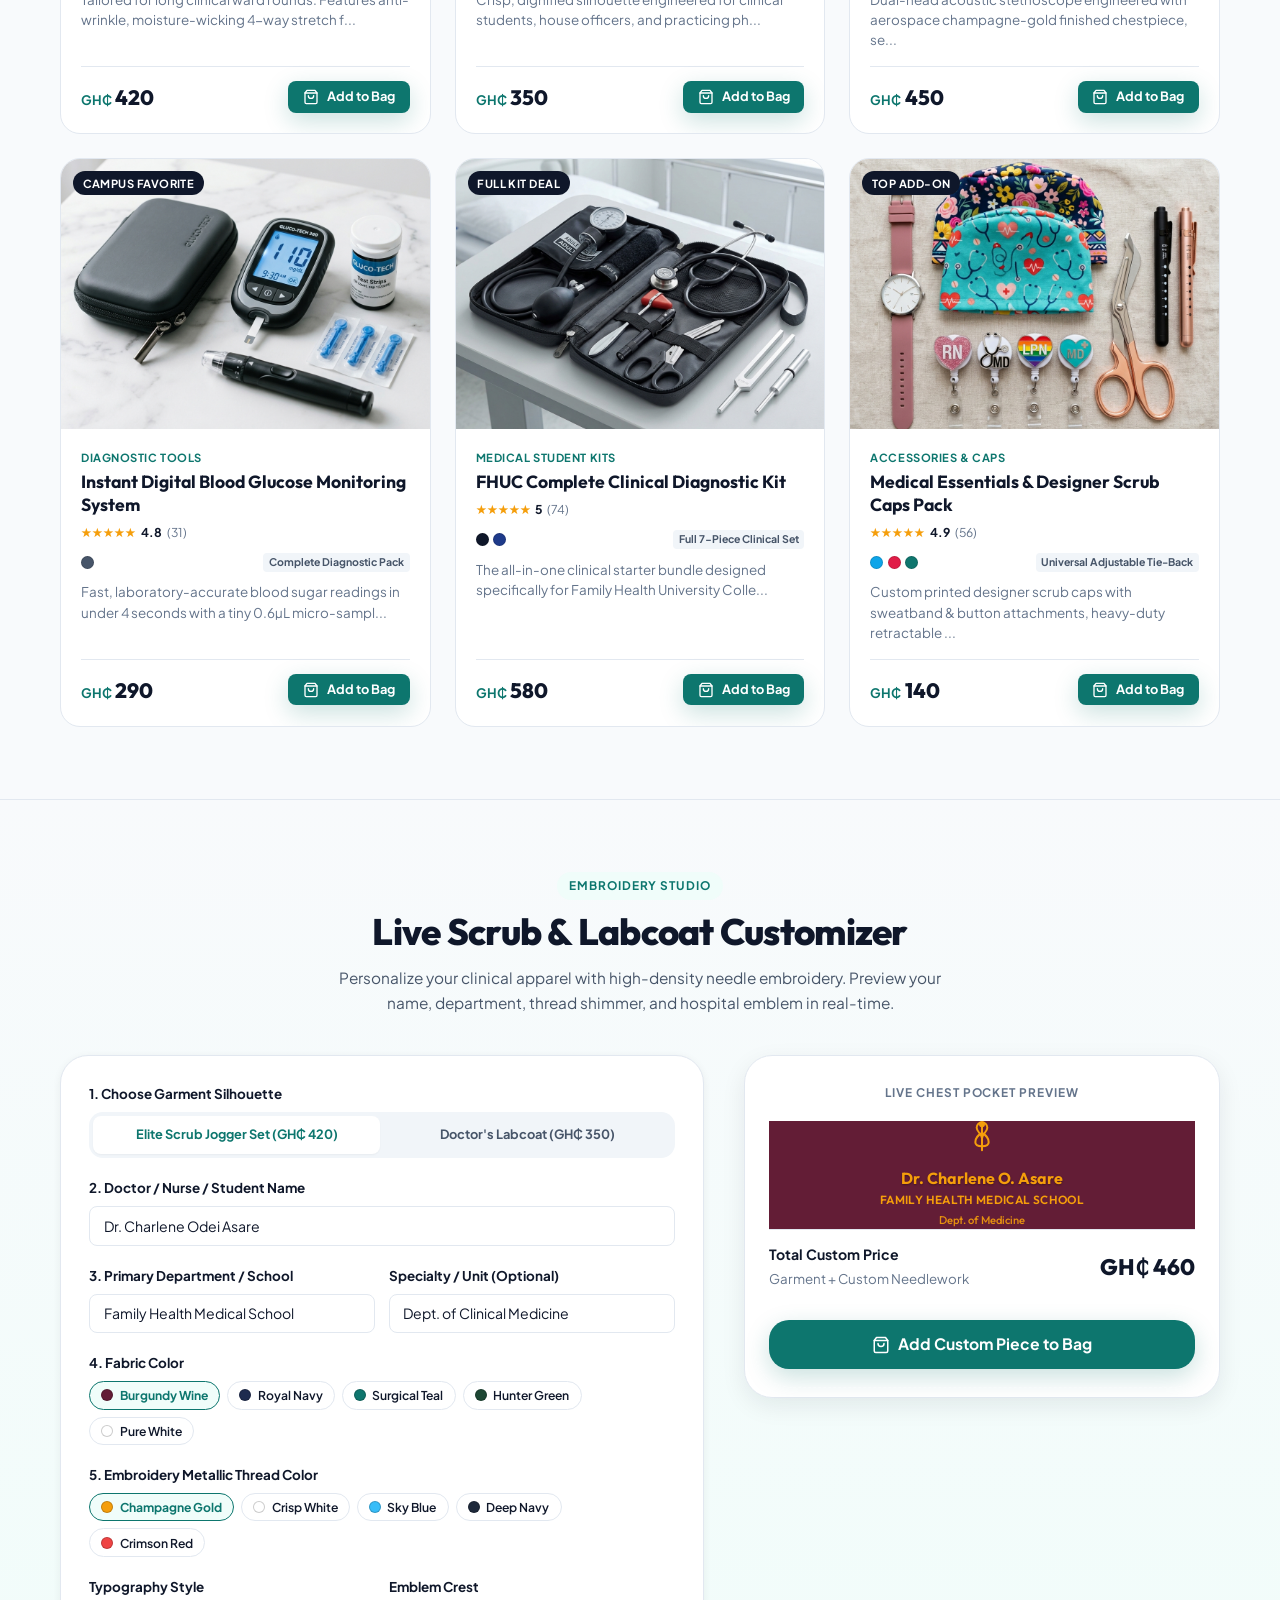
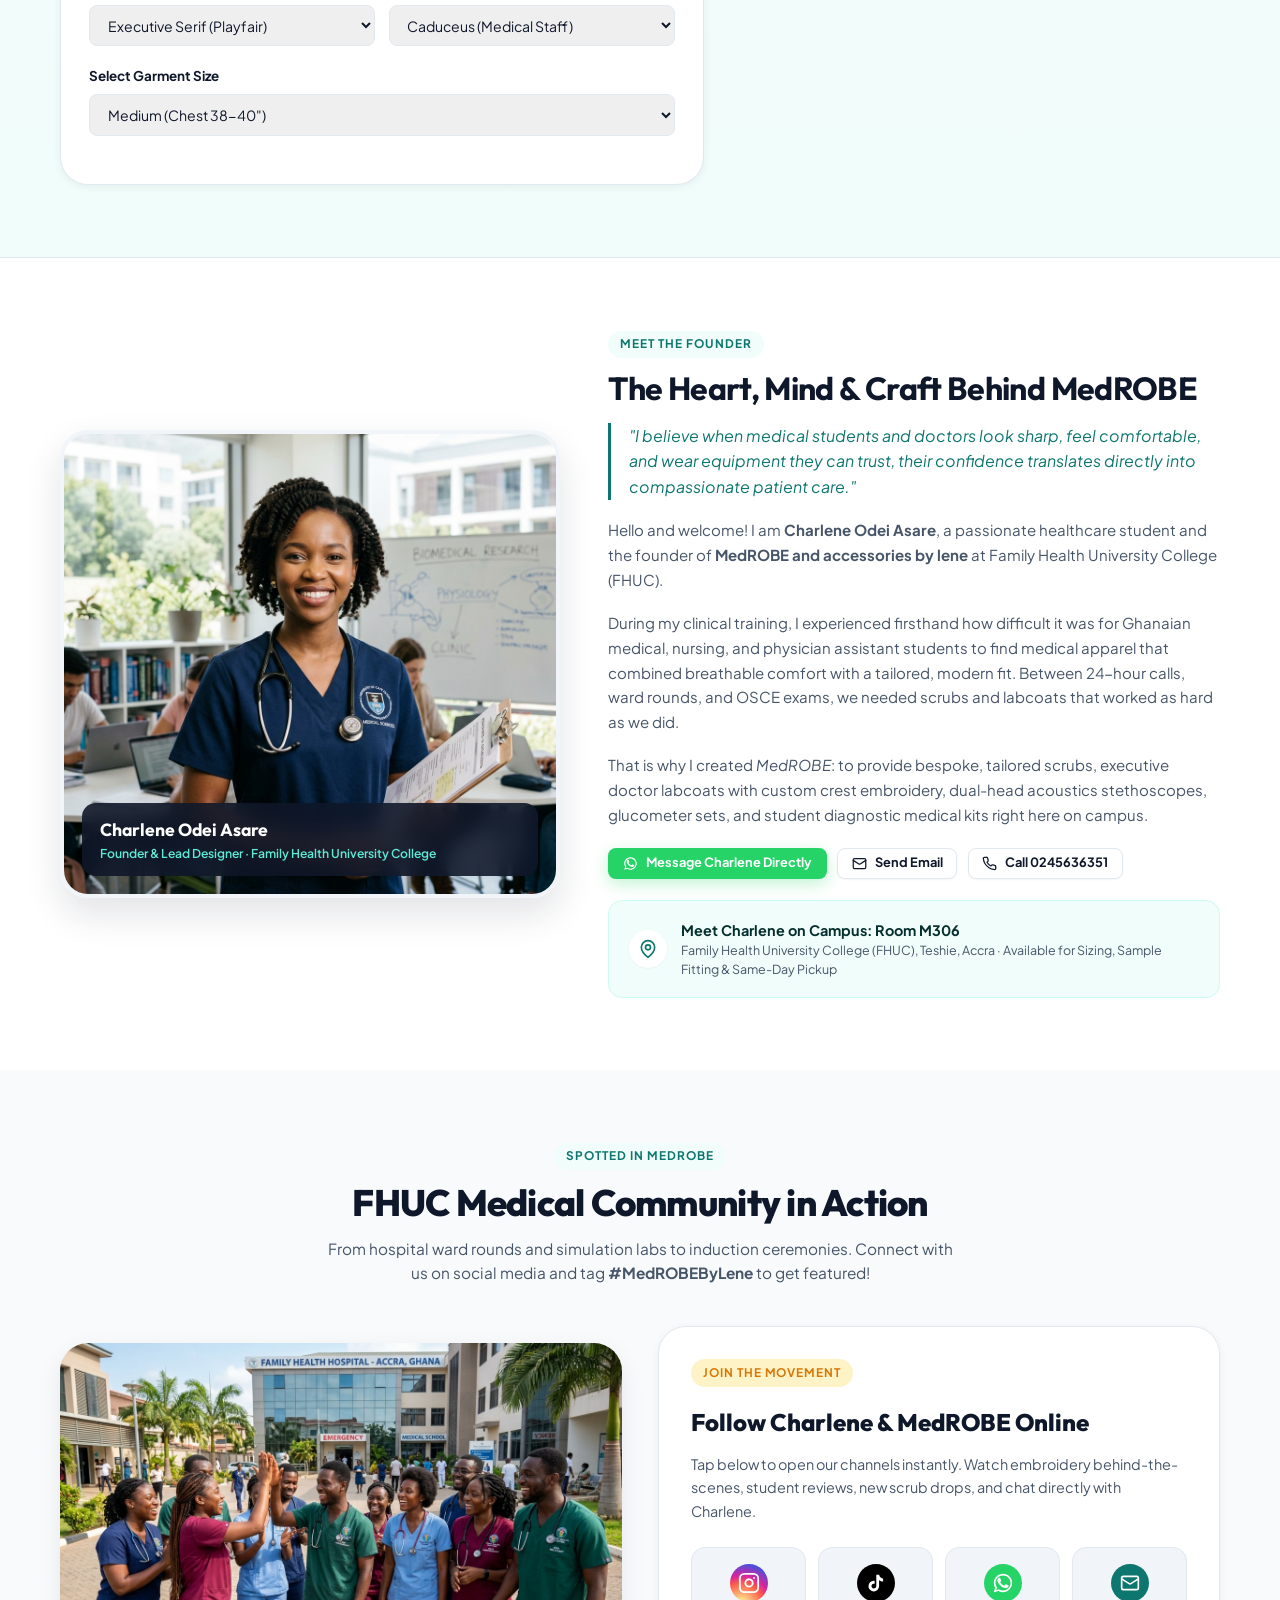
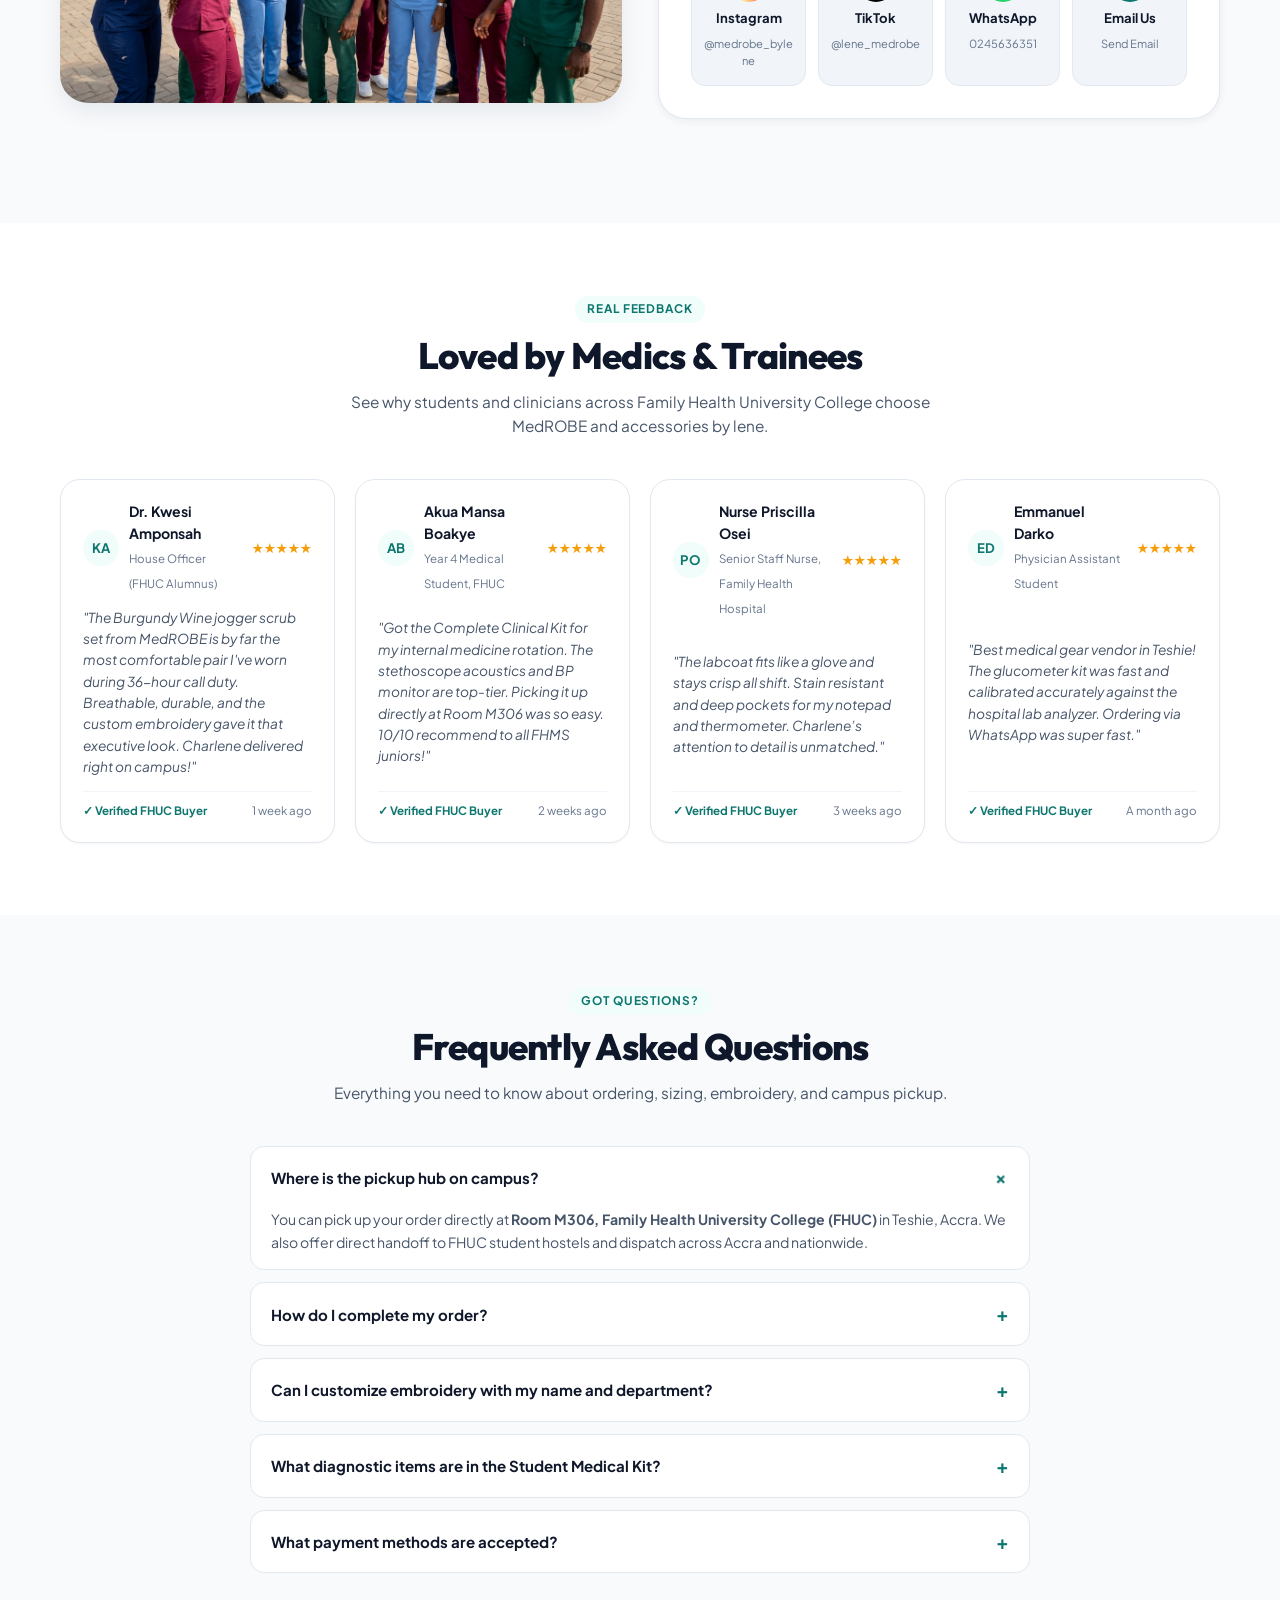
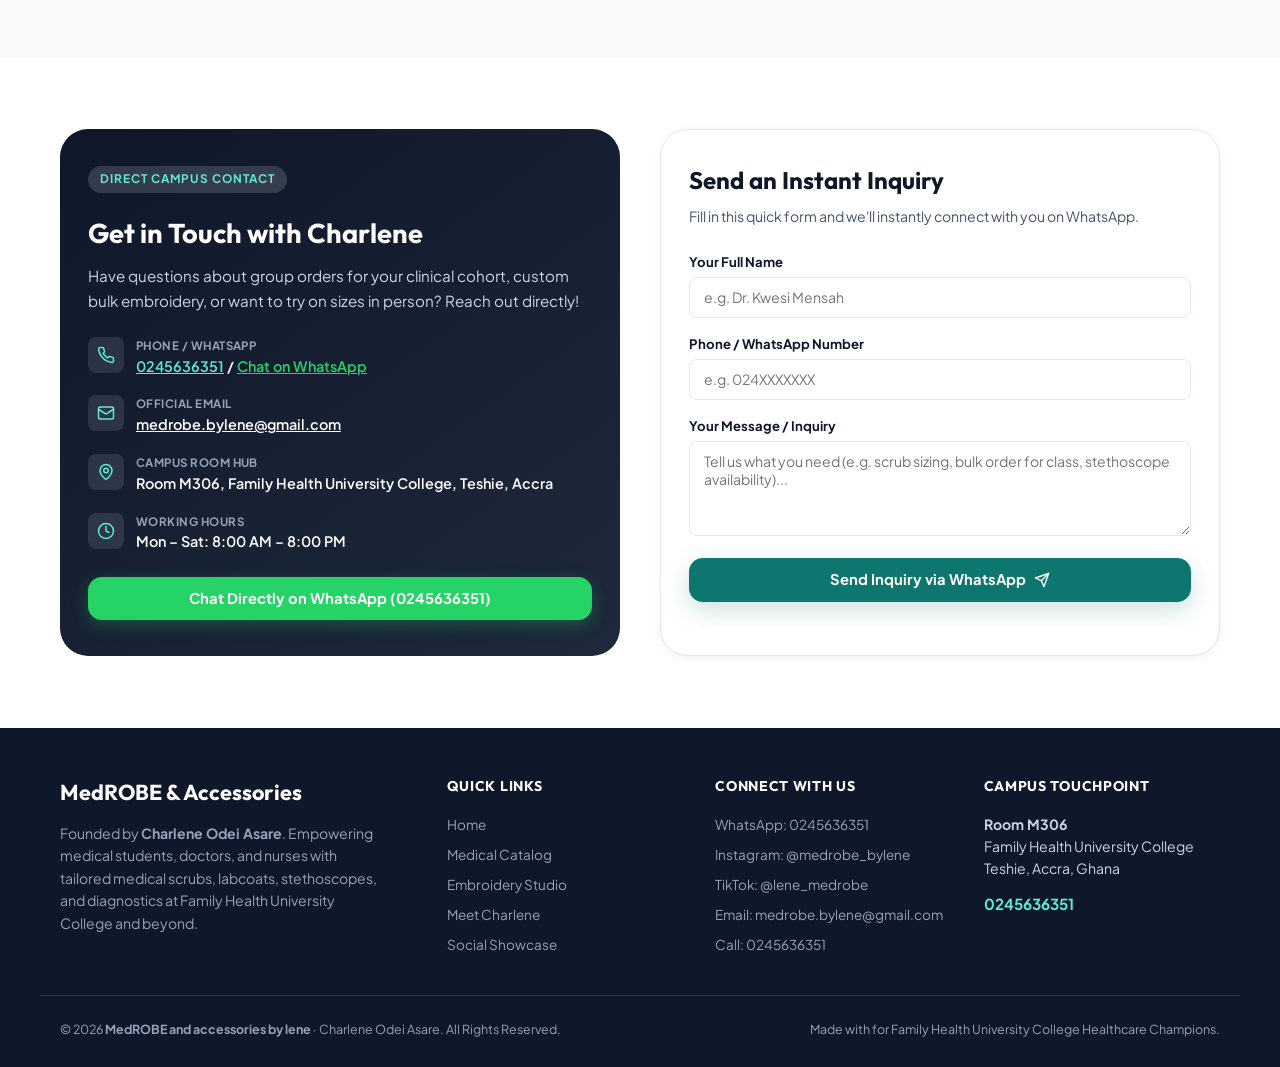
==== commit 2cb3d0a4: "Enrich Meet Charlene founder section with personal story and direct redirects for WhatsApp, Email, C" ====
--- a/index.html
+++ b/index.html
@@ -370,39 +370,58 @@
     </div>
   </section>
 
-  <!-- Founder & Campus Story -->
+  <!-- Founder & Campus Story (Meet Charlene Odei Asare) -->
   <section class="section founder-story-wrap" id="founder">
     <div class="container founder-split-2col">
       <div class="founder-visual-frame">
         <img src="assets/images/founder.jpg" alt="Charlene Odei Asare - Founder of MedROBE and Accessories by Lene">
         <div class="founder-overlay-badge">
           <div class="overlay-founder-name">Charlene Odei Asare</div>
-          <div class="overlay-founder-sub">Founder & Visionary · MedROBE and Accessories by Lene</div>
+          <div class="overlay-founder-sub">Founder & Lead Designer · Family Health University College</div>
         </div>
       </div>
 
       <div class="founder-story-block">
-        <span class="section-eyebrow">Our Founder & Mission</span>
-        <h3>"Healthcare Professionals Deserve Comfort, Dignity & Impeccable Style."</h3>
+        <span class="section-eyebrow">Meet The Founder</span>
+        <h3>The Heart, Mind & Craft Behind MedROBE</h3>
         
         <p class="quote-highlight">
-          "As a student at Family Health University College, I saw colleagues struggling with uncomfortable, ill-fitting scrubs during intense clinical rotations. I created MedROBE to blend functional medical engineering with refined aesthetics."
+          "I believe when medical students and doctors look sharp, feel comfortable, and wear equipment they can trust, their confidence translates directly into compassionate patient care."
         </p>
 
         <p class="story-para">
-          Founded by <strong>Charlene Odei Asare</strong>, <em>MedROBE and accessories by lene</em> is dedicated to equipping medical, nursing, and allied health professionals with high-performance scrubs, tailored labcoats, and dependable clinical diagnostic instruments.
+          Hello and welcome! I am <strong>Charlene Odei Asare</strong>, a passionate healthcare student and the founder of <strong>MedROBE and accessories by lene</strong> at Family Health University College (FHUC).
         </p>
         <p class="story-para">
-          From our campus operations based at <strong>Room M306 at Family Health University College</strong> in Teshie, Accra, we have fitted hundreds of students for white coat ceremonies, OSCE exams, and ward rounds across Ghanaian hospitals.
-        </p>
+          During my clinical training, I experienced firsthand how difficult it was for Ghanaian medical, nursing, and physician assistant students to find medical apparel that combined breathable comfort with a tailored, modern fit. Between 24-hour calls, ward rounds, and OSCE exams, we needed scrubs and labcoats that worked as hard as we did.
+        </p>
+        <p class="story-para">
+          That is why I created <em>MedROBE</em>: to provide bespoke, tailored scrubs, executive doctor labcoats with custom crest embroidery, dual-head acoustics stethoscopes, glucometer sets, and student diagnostic medical kits right here on campus.
+        </p>
+
+        <!-- Direct Founder Contact Touchpoints -->
+        <div style="display: flex; gap: 0.65rem; margin: 1.25rem 0; flex-wrap: wrap;">
+          <a href="https://wa.me/233245636351?text=Hello%20Charlene,%20I%20just%20read%20your%20story%20on%20MedROBE%20and%20would%20love%20to%20connect!" target="_blank" rel="noopener" class="btn btn-whatsapp btn-sm">
+            <svg width="15" height="15" viewBox="0 0 24 24" fill="currentColor"><path d="M17.472 14.382c-.301-.15-1.78-.878-2.056-.979-.275-.1-.475-.15-.675.15-.2.3-.775.979-.95 1.179-.175.2-.351.225-.651.075-.3-.15-1.266-.467-2.412-1.488-.891-.795-1.493-1.777-1.668-2.077-.175-.3-.019-.462.131-.611.136-.134.301-.35.451-.525.15-.175.2-.3.3-.5.1-.2.05-.375-.025-.525-.075-.15-.676-1.631-.925-2.23-.243-.585-.49-.505-.675-.515l-.576-.01c-.2 0-.525.075-.8.375s-1.05 1.025-1.05 2.5 1.075 2.898 1.225 3.1c.15.2 2.115 3.23 5.124 4.53.716.31 1.275.495 1.71.634.718.228 1.372.196 1.888.118.576-.086 1.78-.727 2.03-1.428.25-.7.25-1.301.175-1.428-.075-.127-.275-.202-.576-.352z"/><path d="M12 2C6.477 2 2 6.477 2 12c0 1.89.525 3.66 1.438 5.168L2 22l4.98-1.408A9.957 9.957 0 0 0 12 22c5.523 0 10-4.477 10-10S17.523 2 12 2zm0 18.2a8.17 8.17 0 0 1-4.175-1.144l-.3-.178-2.96.837.842-2.885-.195-.31A8.163 8.163 0 0 1 3.8 12c0-4.522 3.678-8.2 8.2-8.2 4.522 0 8.2 3.678 8.2 8.2 0 4.522-3.678 8.2-8.2 8.2z"/></svg>
+            <span>Message Charlene Directly</span>
+          </a>
+          <a href="mailto:medrobe.bylene@gmail.com?subject=Hello%20Charlene%20-%20MedROBE%20Inquiry" class="btn btn-secondary btn-sm">
+            <svg width="15" height="15" viewBox="0 0 24 24" fill="none" stroke="currentColor" stroke-width="2" stroke-linecap="round" stroke-linejoin="round"><rect width="20" height="16" x="2" y="4" rx="2"/><path d="m22 7-8.97 5.7a1.94 1.94 0 0 1-2.06 0L2 7"/></svg>
+            <span>Send Email</span>
+          </a>
+          <a href="tel:0245636351" class="btn btn-secondary btn-sm">
+            <svg width="15" height="15" viewBox="0 0 24 24" fill="none" stroke="currentColor" stroke-width="2" stroke-linecap="round" stroke-linejoin="round"><path d="M22 16.92v3a2 2 0 0 1-2.18 2 19.79 19.79 0 0 1-8.63-3.07 19.5 19.5 0 0 1-6-6 19.79 19.79 0 0 1-3.07-8.67A2 2 0 0 1 4.11 2h3a2 2 0 0 1 2 1.72 12.84 12.84 0 0 0 .7 2.81 2 2 0 0 1-.45 2.11L8.09 9.91a16 16 0 0 0 6 6l1.27-1.27a2 2 0 0 1 2.11-.45 12.84 12.84 0 0 0 2.81.7A2 2 0 0 1 22 16.92z"/></svg>
+            <span>Call 0245636351</span>
+          </a>
+        </div>
 
         <div class="campus-location-card">
           <div class="location-icon-bubble">
             <svg width="20" height="20" viewBox="0 0 24 24" fill="none" stroke="currentColor" stroke-width="2" stroke-linecap="round" stroke-linejoin="round"><path d="M20 10c0 6-8 12-8 12s-8-6-8-12a8 8 0 0 1 16 0Z"/><circle cx="12" cy="10" r="3"/></svg>
           </div>
           <div>
-            <div class="loc-title">Official Campus Hub: Room M306</div>
-            <div class="loc-desc">Family Health University College (FHUC), Teshie, Accra · Direct Fittings & Same-Day Campus Handoff</div>
+            <div class="loc-title">Meet Charlene on Campus: Room M306</div>
+            <div class="loc-desc">Family Health University College (FHUC), Teshie, Accra · Available for Sizing, Sample Fitting & Same-Day Pickup</div>
           </div>
         </div>
       </div>
@@ -429,11 +448,11 @@
           <span class="section-eyebrow" style="background: var(--accent-gold-light); color: var(--accent-gold);">Join the Movement</span>
           <h3 class="social-hub-title">Follow Charlene & MedROBE Online</h3>
           <p class="social-hub-text">
-            Catch behind-the-scenes embroidery videos, new color drops, clinical tips, and special student flash discounts across our official channels.
+            Tap below to open our channels instantly. Watch embroidery behind-the-scenes, student reviews, new scrub drops, and chat directly with Charlene.
           </p>
 
           <div class="social-cards-grid">
-            <a href="https://instagram.com" target="_blank" rel="noopener" class="social-pill-card">
+            <a href="https://instagram.com/medrobe_bylene" target="_blank" rel="noopener" class="social-pill-card" title="Open Instagram Profile">
               <div class="social-icon-wrapper icon-ig">
                 <svg width="22" height="22" viewBox="0 0 24 24" fill="none" stroke="currentColor" stroke-width="2" stroke-linecap="round" stroke-linejoin="round"><rect width="20" height="20" x="2" y="2" rx="5" ry="5"/><path d="M16 11.37A4 4 0 1 1 12.63 8 4 4 0 0 1 16 11.37z"/><line x1="17.5" x2="17.51" y1="6.5" y2="6.5"/></svg>
               </div>
@@ -441,7 +460,7 @@
               <div class="social-handle-sub">@medrobe_bylene</div>
             </a>
 
-            <a href="https://tiktok.com" target="_blank" rel="noopener" class="social-pill-card">
+            <a href="https://tiktok.com/@lene_medrobe" target="_blank" rel="noopener" class="social-pill-card" title="Open TikTok Profile">
               <div class="social-icon-wrapper icon-tt">
                 <svg width="20" height="20" viewBox="0 0 24 24" fill="currentColor"><path d="M19.59 6.69a4.83 4.83 0 0 1-3.77-4.25V2h-3.45v13.67a2.89 2.89 0 0 1-5.2 1.74 2.89 2.89 0 0 1 2.31-4.64c.298-.002.595.042.88.13V9.4a6.33 6.33 0 0 0-1-.08A6.34 6.34 0 0 0 3 15.66a6.34 6.34 0 0 0 10.82 4.48 6.3 6.3 0 0 0 1.87-4.47V8.62a8.27 8.27 0 0 0 4.85 1.54V6.71a4.82 4.82 0 0 1-.95-.02z"/></svg>
               </div>
@@ -449,7 +468,7 @@
               <div class="social-handle-sub">@lene_medrobe</div>
             </a>
 
-            <a href="https://wa.me/233245636351" target="_blank" rel="noopener" class="social-pill-card">
+            <a href="https://wa.me/233245636351?text=Hello%20Charlene,%20I'm%20reaching%20out%20from%20the%20MedROBE%20website!" target="_blank" rel="noopener" class="social-pill-card" title="Open WhatsApp Chat">
               <div class="social-icon-wrapper icon-wa">
                 <svg width="22" height="22" viewBox="0 0 24 24" fill="currentColor"><path d="M17.472 14.382c-.301-.15-1.78-.878-2.056-.979-.275-.1-.475-.15-.675.15-.2.3-.775.979-.95 1.179-.175.2-.351.225-.651.075-.3-.15-1.266-.467-2.412-1.488-.891-.795-1.493-1.777-1.668-2.077-.175-.3-.019-.462.131-.611.136-.134.301-.35.451-.525.15-.175.2-.3.3-.5.1-.2.05-.375-.025-.525-.075-.15-.676-1.631-.925-2.23-.243-.585-.49-.505-.675-.515l-.576-.01c-.2 0-.525.075-.8.375s-1.05 1.025-1.05 2.5 1.075 2.898 1.225 3.1c.15.2 2.115 3.23 5.124 4.53.716.31 1.275.495 1.71.634.718.228 1.372.196 1.888.118.576-.086 1.78-.727 2.03-1.428.25-.7.25-1.301.175-1.428-.075-.127-.275-.202-.576-.352z"/><path d="M12 2C6.477 2 2 6.477 2 12c0 1.89.525 3.66 1.438 5.168L2 22l4.98-1.408A9.957 9.957 0 0 0 12 22c5.523 0 10-4.477 10-10S17.523 2 12 2zm0 18.2a8.17 8.17 0 0 1-4.175-1.144l-.3-.178-2.96.837.842-2.885-.195-.31A8.163 8.163 0 0 1 3.8 12c0-4.522 3.678-8.2 8.2-8.2 4.522 0 8.2 3.678 8.2 8.2 0 4.522-3.678 8.2-8.2 8.2z"/></svg>
               </div>
@@ -457,12 +476,12 @@
               <div class="social-handle-sub">0245636351</div>
             </a>
 
-            <a href="tel:0245636351" class="social-pill-card">
-              <div class="social-icon-wrapper icon-call">
-                <svg width="20" height="20" viewBox="0 0 24 24" fill="none" stroke="currentColor" stroke-width="2" stroke-linecap="round" stroke-linejoin="round"><path d="M22 16.92v3a2 2 0 0 1-2.18 2 19.79 19.79 0 0 1-8.63-3.07 19.5 19.5 0 0 1-6-6 19.79 19.79 0 0 1-3.07-8.67A2 2 0 0 1 4.11 2h3a2 2 0 0 1 2 1.72 12.84 12.84 0 0 0 .7 2.81 2 2 0 0 1-.45 2.11L8.09 9.91a16 16 0 0 0 6 6l1.27-1.27a2 2 0 0 1 2.11-.45 12.84 12.84 0 0 0 2.81.7A2 2 0 0 1 22 16.92z"/></svg>
-              </div>
-              <div class="social-platform-title">Direct Call</div>
-              <div class="social-handle-sub">0245636351</div>
+            <a href="mailto:medrobe.bylene@gmail.com?subject=Inquiry%20from%20MedROBE%20Website&body=Hello%20Charlene,%0A%0AI%20am%20interested%20in%20MedROBE%20products:%0A%0A" class="social-pill-card" title="Send Direct Email">
+              <div class="social-icon-wrapper" style="background: var(--primary);">
+                <svg width="20" height="20" viewBox="0 0 24 24" fill="none" stroke="currentColor" stroke-width="2" stroke-linecap="round" stroke-linejoin="round"><rect width="20" height="16" x="2" y="4" rx="2"/><path d="m22 7-8.97 5.7a1.94 1.94 0 0 1-2.06 0L2 7"/></svg>
+              </div>
+              <div class="social-platform-title">Email Us</div>
+              <div class="social-handle-sub">Send Email</div>
             </a>
           </div>
         </div>
@@ -568,7 +587,17 @@
               </div>
               <div>
                 <div class="contact-entry-label">Phone / WhatsApp</div>
-                <div class="contact-entry-val"><a href="tel:0245636351">0245636351</a> / <a href="https://wa.me/233245636351" target="_blank" rel="noopener">+233 24 563 6351</a></div>
+                <div class="contact-entry-val"><a href="tel:0245636351" style="color: #5eead4; text-decoration: underline;">0245636351</a> / <a href="https://wa.me/233245636351" target="_blank" rel="noopener" style="color: #25D366; text-decoration: underline;">Chat on WhatsApp</a></div>
+              </div>
+            </div>
+
+            <div class="contact-entry-row">
+              <div class="contact-icon-sq">
+                <svg width="18" height="18" viewBox="0 0 24 24" fill="none" stroke="currentColor" stroke-width="2" stroke-linecap="round" stroke-linejoin="round"><rect width="20" height="16" x="2" y="4" rx="2"/><path d="m22 7-8.97 5.7a1.94 1.94 0 0 1-2.06 0L2 7"/></svg>
+              </div>
+              <div>
+                <div class="contact-entry-label">Official Email</div>
+                <div class="contact-entry-val"><a href="mailto:medrobe.bylene@gmail.com?subject=Inquiry%20from%20MedROBE%20Website" style="color: #ffffff; text-decoration: underline;">medrobe.bylene@gmail.com</a></div>
               </div>
             </div>
 
@@ -654,13 +683,13 @@
       </div>
 
       <div>
-        <h5 class="footer-col-title">Product Categories</h5>
+        <h5 class="footer-col-title">Connect With Us</h5>
         <ul class="footer-nav-list">
-          <li><a href="#catalog">Medical Scrubs & Joggers</a></li>
-          <li><a href="#catalog">Executive Labcoats</a></li>
-          <li><a href="#catalog">Cardiology Stethoscopes</a></li>
-          <li><a href="#catalog">Digital Glucometers</a></li>
-          <li><a href="#catalog">Clinical Diagnostic Kits</a></li>
+          <li><a href="https://wa.me/233245636351" target="_blank" rel="noopener">WhatsApp: 0245636351</a></li>
+          <li><a href="https://instagram.com/medrobe_bylene" target="_blank" rel="noopener">Instagram: @medrobe_bylene</a></li>
+          <li><a href="https://tiktok.com/@lene_medrobe" target="_blank" rel="noopener">TikTok: @lene_medrobe</a></li>
+          <li><a href="mailto:medrobe.bylene@gmail.com">Email: medrobe.bylene@gmail.com</a></li>
+          <li><a href="tel:0245636351">Call: 0245636351</a></li>
         </ul>
       </div>
 
@@ -672,7 +701,7 @@
           Teshie, Accra, Ghana
         </p>
         <p style="color: #5eead4; font-weight: 700; font-size: 0.95rem;">
-           0245636351
+          <a href="tel:0245636351" style="color: #5eead4;">0245636351</a>
         </p>
       </div>
     </div>
